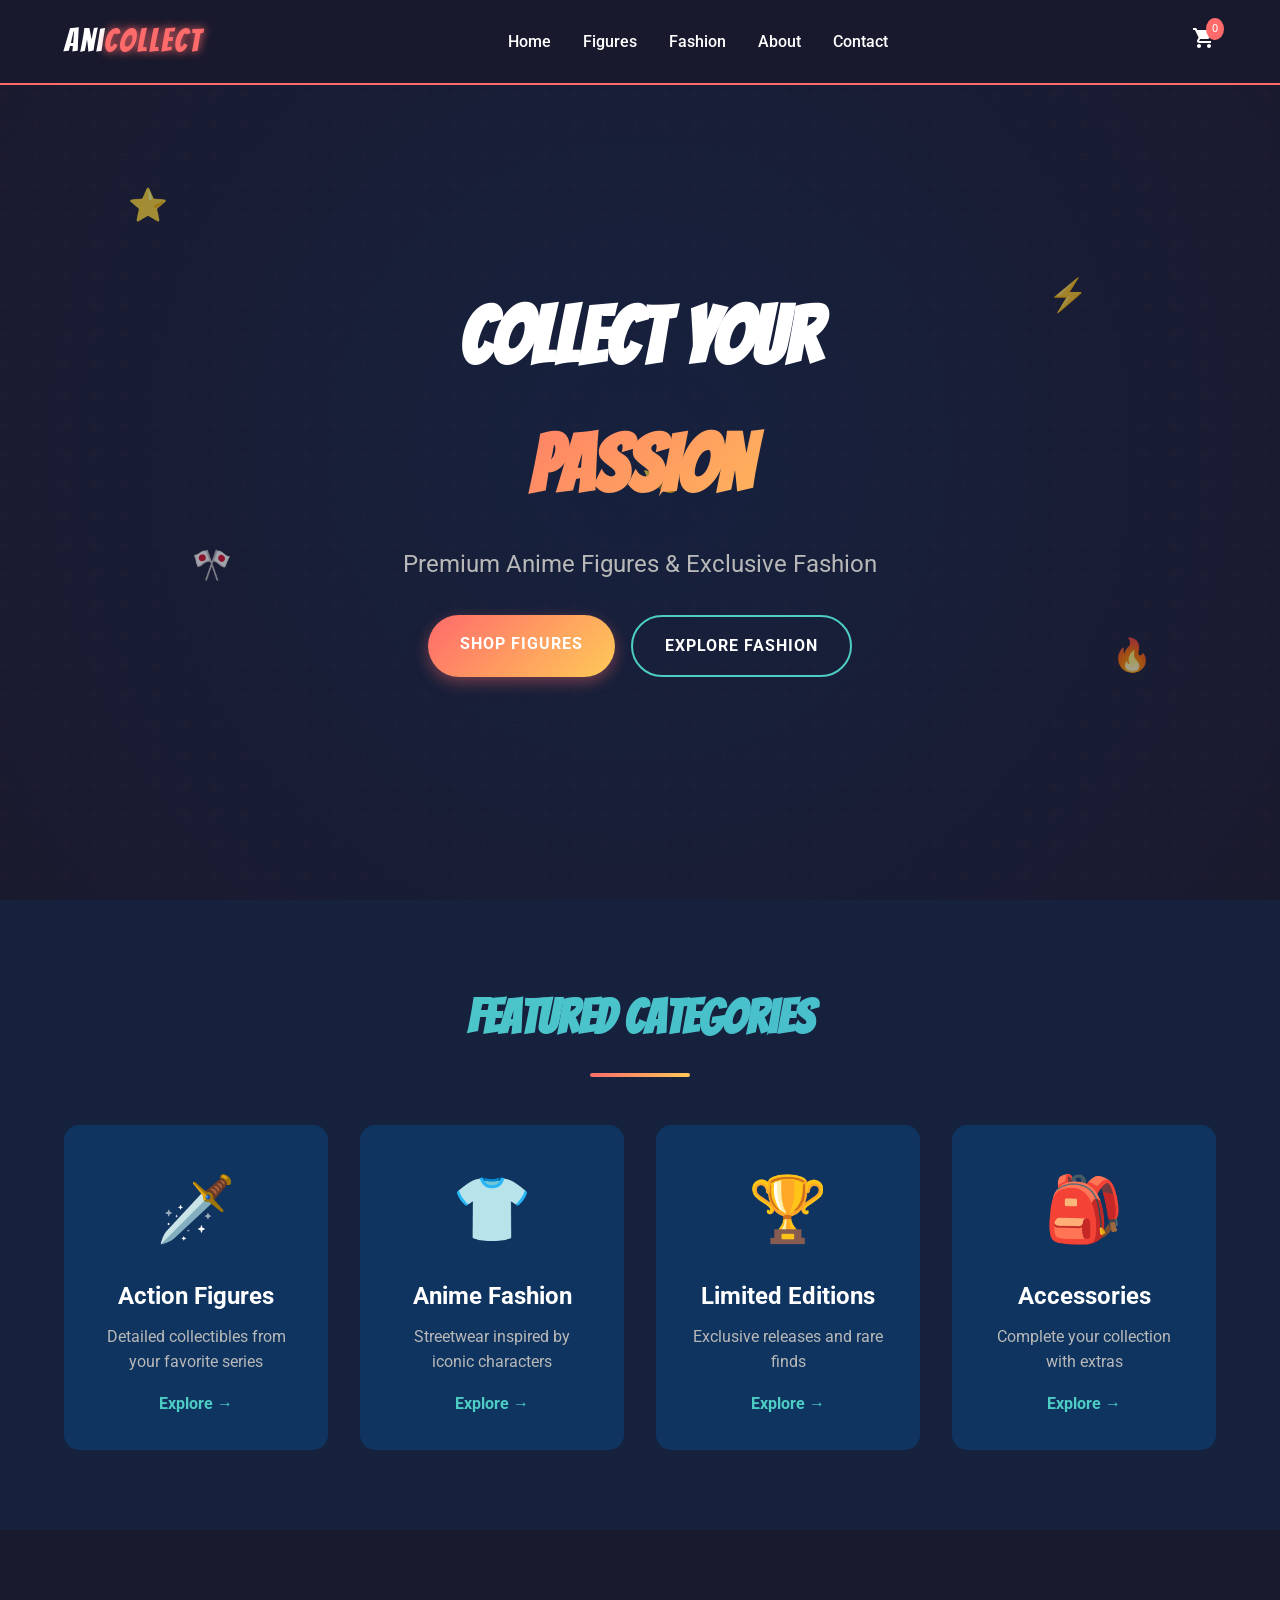
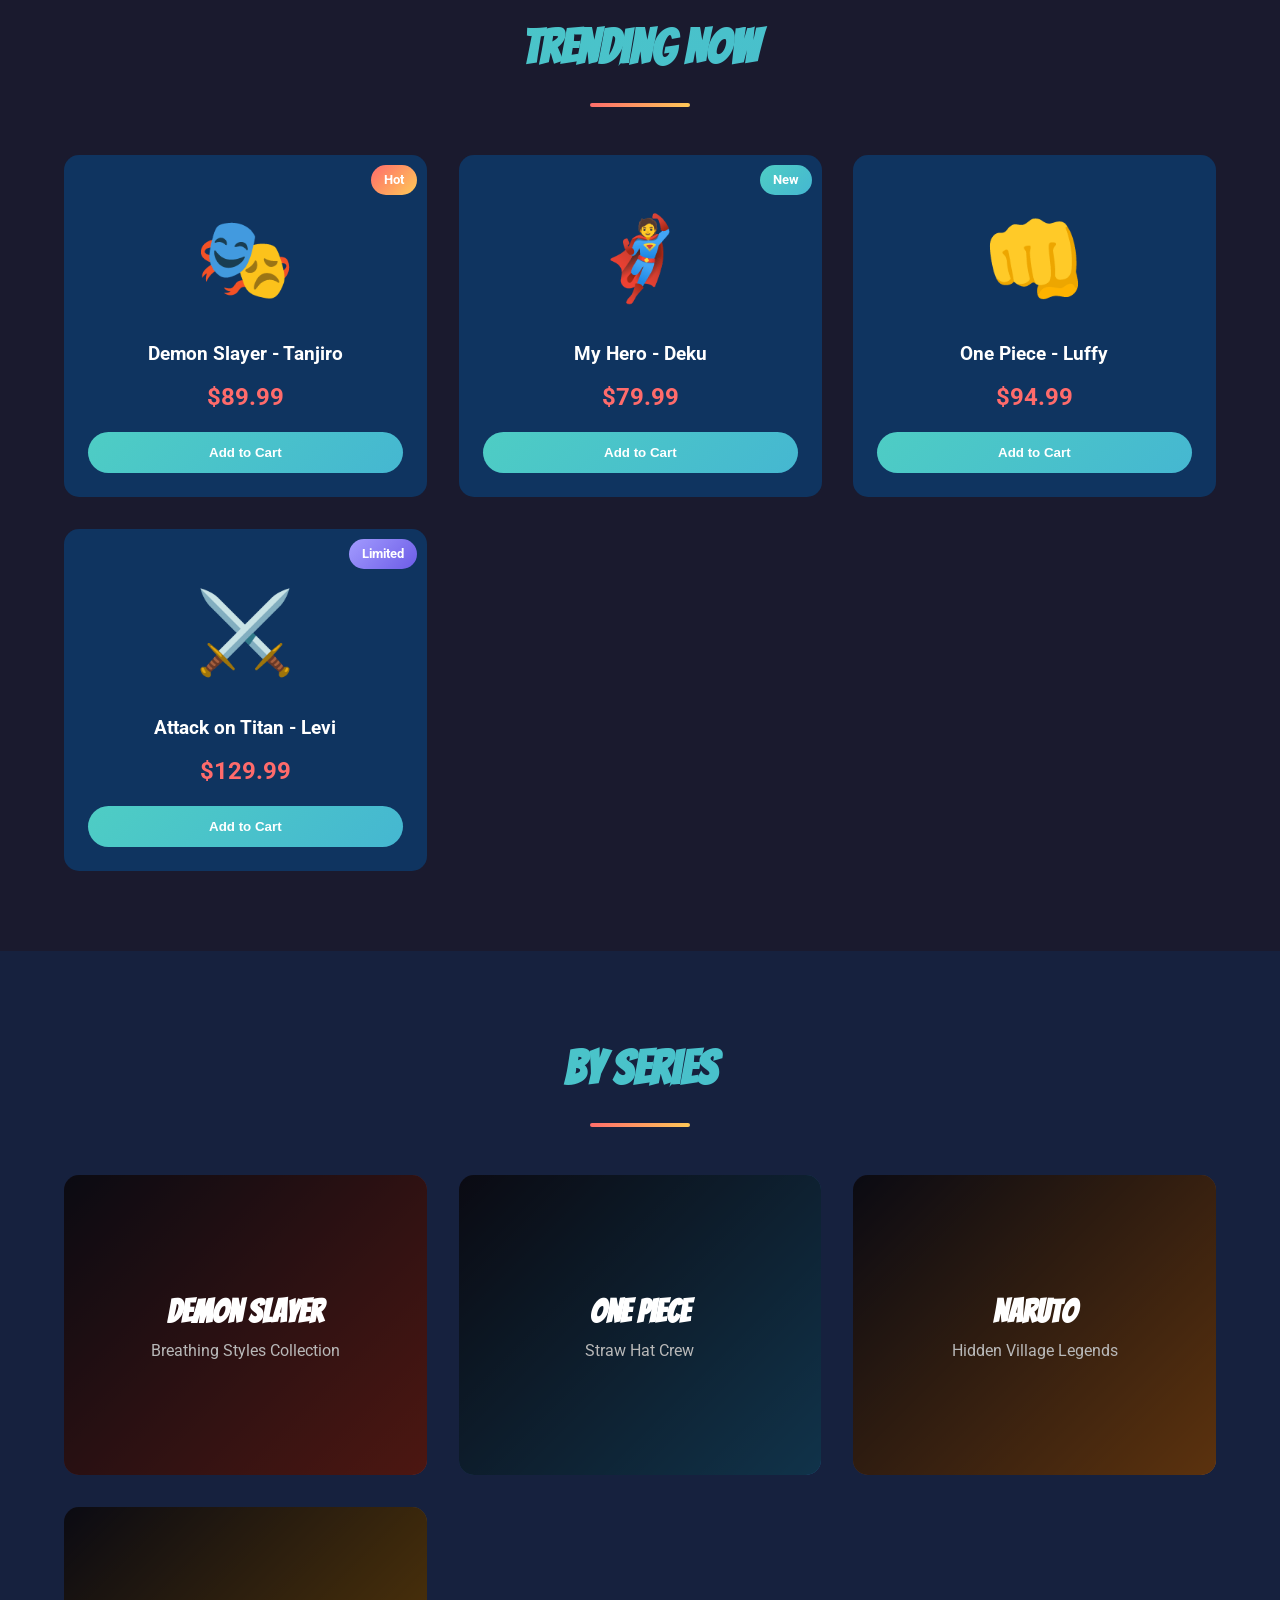
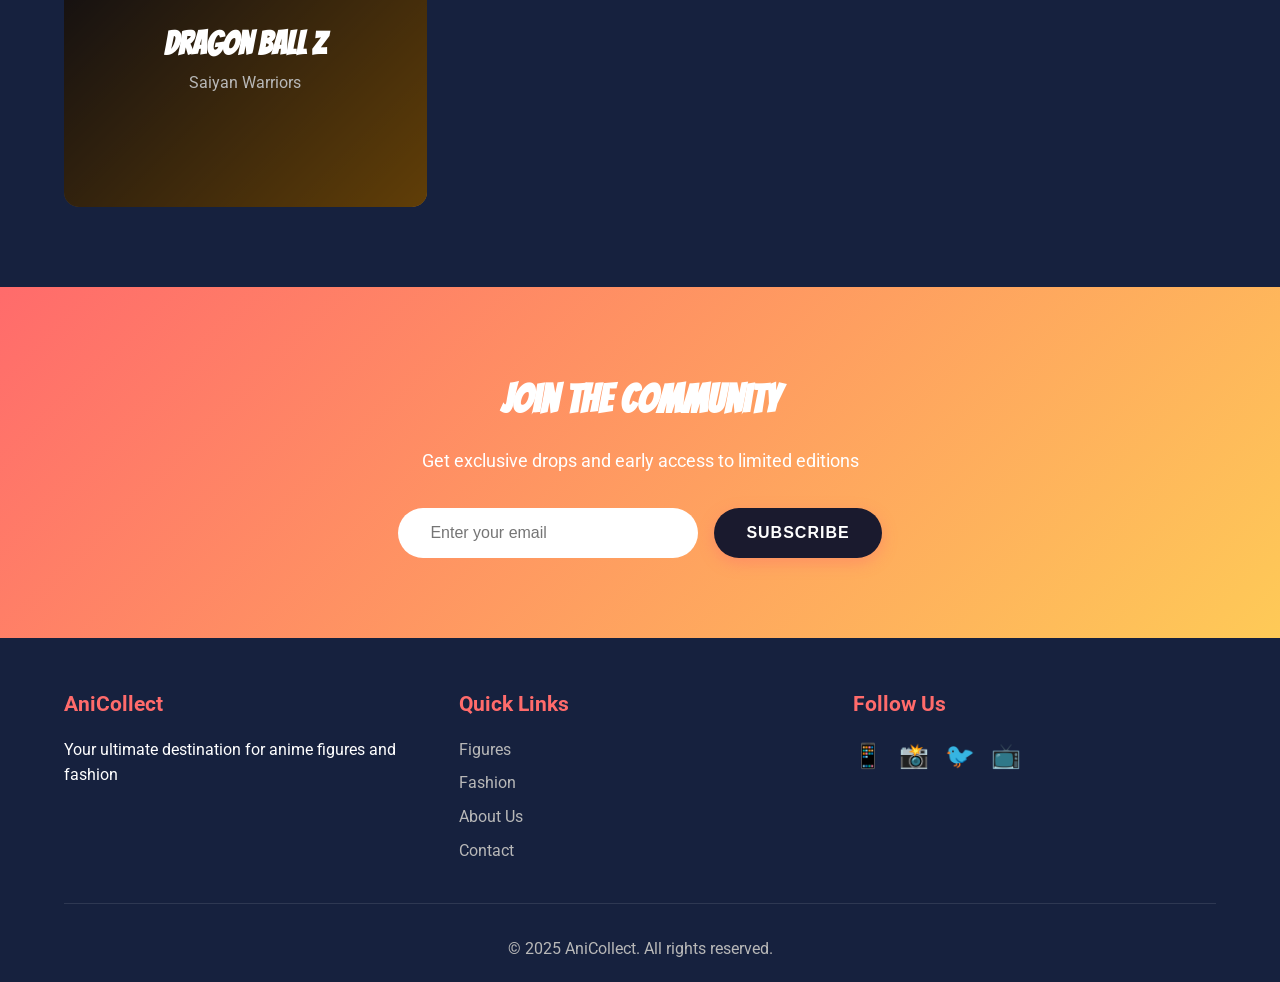
==== anime-store/index.html @ 711f1683 "Title: Initial frontend implementation for anime collectibles e-commerce site Key features implement" ====
<!DOCTYPE html>
<html lang="en">
<head>
    <meta charset="UTF-8">
    <meta name="viewport" content="width=device-width, initial-scale=1.0">
    <title>AniCollect - Anime Figures & Fashion</title>
    <link rel="stylesheet" href="css/style.css">
    <link href="https://fonts.googleapis.com/css2?family=Bangers&family=Roboto:wght@300;400;700&display=swap" rel="stylesheet">
</head>
<body>
    <!-- Navigation -->
    <nav class="navbar">
        <div class="logo">
            <span class="logo-text">Ani<span class="highlight">Collect</span></span>
        </div>
        <ul class="nav-links">
            <li><a href="index.html" class="active">Home</a></li>
            <li><a href="pages/figures.html">Figures</a></li>
            <li><a href="pages/fashion.html">Fashion</a></li>
            <li><a href="pages/about.html">About</a></li>
            <li><a href="pages/contact.html">Contact</a></li>
        </ul>
        <div class="cart-icon">
            <span class="cart-count">0</span>
            <svg width="24" height="24" viewBox="0 0 24 24" fill="currentColor">
                <path d="M7 18c-1.1 0-1.99.9-1.99 2S5.9 22 7 22s2-.9 2-2-.9-2-2-2zM1 2v2h2l3.6 7.59-1.35 2.45c-.16.28-.25.61-.25.96 0 1.1.9 2 2 2h12v-2H7.42c-.14 0-.25-.11-.25-.25l.03-.12.9-1.63h7.45c.75 0 1.41-.41 1.75-1.03l3.58-6.49c.08-.14.12-.31.12-.48 0-.55-.45-1-1-1H5.21l-.94-2H1zm16 16c-1.1 0-1.99.9-1.99 2s.89 2 1.99 2 2-.9 2-2-.9-2-2-2z"/>
            </svg>
        </div>
        <div class="menu-toggle">
            <span></span>
            <span></span>
            <span></span>
        </div>
    </nav>

    <!-- Hero Section -->
    <section class="hero">
        <div class="hero-content">
            <h1 class="hero-title">
                <span class="title-line">Collect Your</span>
                <span class="title-line highlight-text">Passion</span>
            </h1>
            <p class="hero-subtitle">Premium Anime Figures & Exclusive Fashion</p>
            <div class="hero-buttons">
                <a href="pages/figures.html" class="btn btn-primary">Shop Figures</a>
                <a href="pages/fashion.html" class="btn btn-secondary">Explore Fashion</a>
            </div>
        </div>
        <div class="hero-animation">
            <div class="floating-elements">
                <div class="float-item item-1">⭐</div>
                <div class="float-item item-2">🎌</div>
                <div class="float-item item-3">⚡</div>
                <div class="float-item item-4">🔥</div>
                <div class="float-item item-5">💫</div>
            </div>
        </div>
    </section>

    <!-- Featured Categories -->
    <section class="categories">
        <h2 class="section-title">Featured Categories</h2>
        <div class="category-grid">
            <div class="category-card" data-category="action">
                <div class="category-icon">🗡️</div>
                <h3>Action Figures</h3>
                <p>Detailed collectibles from your favorite series</p>
                <a href="pages/figures.html" class="category-link">Explore →</a>
            </div>
            <div class="category-card" data-category="fashion">
                <div class="category-icon">👕</div>
                <h3>Anime Fashion</h3>
                <p>Streetwear inspired by iconic characters</p>
                <a href="pages/fashion.html" class="category-link">Explore →</a>
            </div>
            <div class="category-card" data-category="limited">
                <div class="category-icon">🏆</div>
                <h3>Limited Editions</h3>
                <p>Exclusive releases and rare finds</p>
                <a href="pages/figures.html" class="category-link">Explore →</a>
            </div>
            <div class="category-card" data-category="accessories">
                <div class="category-icon">🎒</div>
                <h3>Accessories</h3>
                <p>Complete your collection with extras</p>
                <a href="pages/fashion.html" class="category-link">Explore →</a>
            </div>
        </div>
    </section>

    <!-- Popular Products -->
    <section class="products">
        <h2 class="section-title">Trending Now</h2>
        <div class="product-slider">
            <div class="product-card">
                <div class="product-badge">Hot</div>
                <div class="product-image">🎭</div>
                <h3>Demon Slayer - Tanjiro</h3>
                <p class="product-price">$89.99</p>
                <button class="btn-add-cart">Add to Cart</button>
            </div>
            <div class="product-card">
                <div class="product-badge new">New</div>
                <div class="product-image">🦸</div>
                <h3>My Hero - Deku</h3>
                <p class="product-price">$79.99</p>
                <button class="btn-add-cart">Add to Cart</button>
            </div>
            <div class="product-card">
                <div class="product-image">👊</div>
                <h3>One Piece - Luffy</h3>
                <p class="product-price">$94.99</p>
                <button class="btn-add-cart">Add to Cart</button>
            </div>
            <div class="product-card">
                <div class="product-badge hot">Limited</div>
                <div class="product-image">⚔️</div>
                <h3>Attack on Titan - Levi</h3>
                <p class="product-price">$129.99</p>
                <button class="btn-add-cart">Add to Cart</button>
            </div>
        </div>
    </section>

    <!-- Anime Reference Section -->
    <section class="anime-showcase">
        <h2 class="section-title">By Series</h2>
        <div class="anime-grid">
            <div class="anime-card demon-slayer">
                <div class="anime-overlay"></div>
                <h3>Demon Slayer</h3>
                <p>Breathing Styles Collection</p>
            </div>
            <div class="anime-card one-piece">
                <div class="anime-overlay"></div>
                <h3>One Piece</h3>
                <p>Straw Hat Crew</p>
            </div>
            <div class="anime-card naruto">
                <div class="anime-overlay"></div>
                <h3>Naruto</h3>
                <p>Hidden Village Legends</p>
            </div>
            <div class="anime-card dbz">
                <div class="anime-overlay"></div>
                <h3>Dragon Ball Z</h3>
                <p>Saiyan Warriors</p>
            </div>
        </div>
    </section>

    <!-- Newsletter -->
    <section class="newsletter">
        <div class="newsletter-content">
            <h2>Join the Community</h2>
            <p>Get exclusive drops and early access to limited editions</p>
            <form class="newsletter-form">
                <input type="email" placeholder="Enter your email" required>
                <button type="submit" class="btn btn-primary">Subscribe</button>
            </form>
        </div>
    </section>

    <!-- Footer -->
    <footer class="footer">
        <div class="footer-content">
            <div class="footer-section">
                <h4>AniCollect</h4>
                <p>Your ultimate destination for anime figures and fashion</p>
            </div>
            <div class="footer-section">
                <h4>Quick Links</h4>
                <ul>
                    <li><a href="pages/figures.html">Figures</a></li>
                    <li><a href="pages/fashion.html">Fashion</a></li>
                    <li><a href="pages/about.html">About Us</a></li>
                    <li><a href="pages/contact.html">Contact</a></li>
                </ul>
            </div>
            <div class="footer-section">
                <h4>Follow Us</h4>
                <div class="social-links">
                    <span>📱</span>
                    <span>📸</span>
                    <span>🐦</span>
                    <span>📺</span>
                </div>
            </div>
        </div>
        <div class="footer-bottom">
            <p>&copy; 2025 AniCollect. All rights reserved.</p>
        </div>
    </footer>

    <script src="js/main.js"></script>
</body>
</html>
---- anime-store/css/style.css ----
/* CSS Variables for Theme Colors */
:root {
    --primary-color: #ff6b6b;
    --secondary-color: #4ecdc4;
    --accent-color: #ffe66d;
    --dark-bg: #1a1a2e;
    --darker-bg: #16213e;
    --light-text: #ffffff;
    --gray-text: #b8b8b8;
    --card-bg: #0f3460;
    --gradient-1: linear-gradient(135deg, #ff6b6b, #feca57);
    --gradient-2: linear-gradient(135deg, #4ecdc4, #45b7d1);
    --gradient-3: linear-gradient(135deg, #a29bfe, #6c5ce7);
}

* {
    margin: 0;
    padding: 0;
    box-sizing: border-box;
}

body {
    font-family: 'Roboto', sans-serif;
    background-color: var(--dark-bg);
    color: var(--light-text);
    overflow-x: hidden;
    line-height: 1.6;
}

/* Scrollbar Styling */
::-webkit-scrollbar {
    width: 10px;
}

::-webkit-scrollbar-track {
    background: var(--dark-bg);
}

::-webkit-scrollbar-thumb {
    background: var(--primary-color);
    border-radius: 5px;
}

::-webkit-scrollbar-thumb:hover {
    background: var(--secondary-color);
}

/* Navigation */
.navbar {
    display: flex;
    justify-content: space-between;
    align-items: center;
    padding: 1rem 5%;
    background: rgba(26, 26, 46, 0.95);
    backdrop-filter: blur(10px);
    position: fixed;
    width: 100%;
    top: 0;
    z-index: 1000;
    border-bottom: 2px solid var(--primary-color);
    animation: slideDown 0.5s ease-out;
}

@keyframes slideDown {
    from {
        transform: translateY(-100%);
        opacity: 0;
    }
    to {
        transform: translateY(0);
        opacity: 1;
    }
}

.logo-text {
    font-family: 'Bangers', cursive;
    font-size: 2rem;
    letter-spacing: 2px;
}

.highlight {
    color: var(--primary-color);
    text-shadow: 0 0 10px var(--primary-color);
}

.nav-links {
    display: flex;
    list-style: none;
    gap: 2rem;
}

.nav-links a {
    color: var(--light-text);
    text-decoration: none;
    font-weight: 500;
    position: relative;
    transition: color 0.3s ease;
    padding: 0.5rem 0;
}

.nav-links a::after {
    content: '';
    position: absolute;
    bottom: 0;
    left: 0;
    width: 0;
    height: 2px;
    background: var(--gradient-1);
    transition: width 0.3s ease;
}

.nav-links a:hover::after,
.nav-links a.active::after {
    width: 100%;
}

.nav-links a:hover {
    color: var(--primary-color);
}

.cart-icon {
    position: relative;
    cursor: pointer;
    color: var(--light-text);
    transition: transform 0.3s ease;
}

.cart-icon:hover {
    transform: scale(1.1);
}

.cart-count {
    position: absolute;
    top: -8px;
    right: -8px;
    background: var(--primary-color);
    color: white;
    font-size: 0.7rem;
    padding: 2px 6px;
    border-radius: 50%;
    animation: pulse 2s infinite;
}

@keyframes pulse {
    0%, 100% {
        transform: scale(1);
    }
    50% {
        transform: scale(1.2);
    }
}

.menu-toggle {
    display: none;
    flex-direction: column;
    cursor: pointer;
    gap: 5px;
}

.menu-toggle span {
    width: 25px;
    height: 3px;
    background: var(--light-text);
    border-radius: 2px;
    transition: all 0.3s ease;
}

/* Hero Section */
.hero {
    min-height: 100vh;
    display: flex;
    align-items: center;
    justify-content: center;
    padding: 100px 5% 50px;
    background: radial-gradient(circle at center, var(--darker-bg) 0%, var(--dark-bg) 100%);
    position: relative;
    overflow: hidden;
}

.hero::before {
    content: '';
    position: absolute;
    top: 0;
    left: 0;
    right: 0;
    bottom: 0;
    background: url("data:image/svg+xml,%3Csvg width='60' height='60' viewBox='0 0 60 60' xmlns='http://www.w3.org/2000/svg'%3E%3Cg fill='none' fill-rule='evenodd'%3E%3Cg fill='%23ff6b6b' fill-opacity='0.05'%3E%3Cpath d='M36 34v-4h-2v4h-4v2h4v4h2v-4h4v-2h-4zm0-30V0h-2v4h-4v2h4v4h2V6h4V4h-4zM6 34v-4H4v4H0v2h4v4h2v-4h4v-2H6zM6 4V0H4v4H0v2h4v4h2V6h4V4H6z'/%3E%3C/g%3E%3C/g%3E%3C/svg%3E");
    opacity: 0.3;
}

.hero-content {
    text-align: center;
    z-index: 1;
    animation: fadeInUp 1s ease-out;
}

@keyframes fadeInUp {
    from {
        opacity: 0;
        transform: translateY(30px);
    }
    to {
        opacity: 1;
        transform: translateY(0);
    }
}

.hero-title {
    font-family: 'Bangers', cursive;
    font-size: 5rem;
    margin-bottom: 1rem;
    text-transform: uppercase;
}

.title-line {
    display: block;
    animation: slideInLeft 0.8s ease-out;
}

.title-line:nth-child(2) {
    animation-delay: 0.2s;
}

@keyframes slideInLeft {
    from {
        opacity: 0;
        transform: translateX(-50px);
    }
    to {
        opacity: 1;
        transform: translateX(0);
    }
}

.highlight-text {
    background: var(--gradient-1);
    -webkit-background-clip: text;
    -webkit-text-fill-color: transparent;
    background-clip: text;
    animation: glow 2s ease-in-out infinite alternate;
}

@keyframes glow {
    from {
        filter: drop-shadow(0 0 5px var(--primary-color));
    }
    to {
        filter: drop-shadow(0 0 20px var(--primary-color));
    }
}

.hero-subtitle {
    font-size: 1.5rem;
    color: var(--gray-text);
    margin-bottom: 2rem;
    animation: fadeIn 1.2s ease-out;
}

@keyframes fadeIn {
    from {
        opacity: 0;
    }
    to {
        opacity: 1;
    }
}

.hero-buttons {
    display: flex;
    gap: 1rem;
    justify-content: center;
    flex-wrap: wrap;
    animation: fadeIn 1.4s ease-out;
}

.btn {
    padding: 1rem 2rem;
    border: none;
    border-radius: 50px;
    font-size: 1rem;
    font-weight: bold;
    text-decoration: none;
    cursor: pointer;
    transition: all 0.3s ease;
    text-transform: uppercase;
    letter-spacing: 1px;
}

.btn-primary {
    background: var(--gradient-1);
    color: white;
    box-shadow: 0 5px 15px rgba(255, 107, 107, 0.4);
}

.btn-primary:hover {
    transform: translateY(-3px);
    box-shadow: 0 8px 25px rgba(255, 107, 107, 0.6);
}

.btn-secondary {
    background: transparent;
    color: var(--light-text);
    border: 2px solid var(--secondary-color);
}

.btn-secondary:hover {
    background: var(--secondary-color);
    color: var(--dark-bg);
    transform: translateY(-3px);
}

/* Floating Animation Elements */
.floating-elements {
    position: absolute;
    width: 100%;
    height: 100%;
    top: 0;
    left: 0;
    pointer-events: none;
}

.float-item {
    position: absolute;
    font-size: 2rem;
    animation: float 6s ease-in-out infinite;
    opacity: 0.6;
}

.item-1 { top: 20%; left: 10%; animation-delay: 0s; }
.item-2 { top: 60%; left: 15%; animation-delay: 1s; }
.item-3 { top: 30%; right: 15%; animation-delay: 2s; }
.item-4 { top: 70%; right: 10%; animation-delay: 3s; }
.item-5 { top: 50%; left: 50%; animation-delay: 4s; }

@keyframes float {
    0%, 100% {
        transform: translateY(0) rotate(0deg);
        opacity: 0.6;
    }
    50% {
        transform: translateY(-20px) rotate(180deg);
        opacity: 1;
    }
}

/* Section Titles */
.section-title {
    font-family: 'Bangers', cursive;
    font-size: 3rem;
    text-align: center;
    margin-bottom: 3rem;
    background: var(--gradient-2);
    -webkit-background-clip: text;
    -webkit-text-fill-color: transparent;
    background-clip: text;
    position: relative;
}

.section-title::after {
    content: '';
    display: block;
    width: 100px;
    height: 4px;
    background: var(--gradient-1);
    margin: 1rem auto;
    border-radius: 2px;
}

/* Categories Section */
.categories {
    padding: 80px 5%;
    background: var(--darker-bg);
}

.category-grid {
    display: grid;
    grid-template-columns: repeat(auto-fit, minmax(250px, 1fr));
    gap: 2rem;
    max-width: 1400px;
    margin: 0 auto;
}

.category-card {
    background: var(--card-bg);
    padding: 2rem;
    border-radius: 15px;
    text-align: center;
    transition: all 0.3s ease;
    cursor: pointer;
    border: 2px solid transparent;
    position: relative;
    overflow: hidden;
}

.category-card::before {
    content: '';
    position: absolute;
    top: 0;
    left: -100%;
    width: 100%;
    height: 100%;
    background: linear-gradient(90deg, transparent, rgba(255,255,255,0.1), transparent);
    transition: left 0.5s ease;
}

.category-card:hover::before {
    left: 100%;
}

.category-card:hover {
    transform: translateY(-10px);
    border-color: var(--primary-color);
    box-shadow: 0 10px 30px rgba(255, 107, 107, 0.3);
}

.category-icon {
    font-size: 4rem;
    margin-bottom: 1rem;
    animation: bounce 2s infinite;
}

@keyframes bounce {
    0%, 100% {
        transform: translateY(0);
    }
    50% {
        transform: translateY(-10px);
    }
}

.category-card h3 {
    font-size: 1.5rem;
    margin-bottom: 0.5rem;
    color: var(--light-text);
}

.category-card p {
    color: var(--gray-text);
    margin-bottom: 1rem;
}

.category-link {
    color: var(--secondary-color);
    text-decoration: none;
    font-weight: bold;
    transition: transform 0.3s ease;
    display: inline-block;
}

.category-link:hover {
    transform: translateX(5px);
}

/* Products Section */
.products {
    padding: 80px 5%;
    background: var(--dark-bg);
}

.product-slider {
    display: grid;
    grid-template-columns: repeat(auto-fit, minmax(280px, 1fr));
    gap: 2rem;
    max-width: 1400px;
    margin: 0 auto;
}

.product-card {
    background: var(--card-bg);
    border-radius: 15px;
    padding: 1.5rem;
    text-align: center;
    transition: all 0.3s ease;
    position: relative;
    overflow: hidden;
}

.product-card:hover {
    transform: scale(1.05);
    box-shadow: 0 15px 40px rgba(78, 205, 196, 0.3);
}

.product-badge {
    position: absolute;
    top: 10px;
    right: 10px;
    background: var(--gradient-1);
    color: white;
    padding: 0.3rem 0.8rem;
    border-radius: 20px;
    font-size: 0.8rem;
    font-weight: bold;
}

.product-badge.new {
    background: var(--gradient-2);
}

.product-badge.hot {
    background: var(--gradient-3);
}

.product-image {
    font-size: 5rem;
    margin: 1rem 0;
    animation: shake 3s infinite;
}

@keyframes shake {
    0%, 100% {
        transform: rotate(0deg);
    }
    25% {
        transform: rotate(-5deg);
    }
    75% {
        transform: rotate(5deg);
    }
}

.product-card h3 {
    font-size: 1.2rem;
    margin-bottom: 0.5rem;
}

.product-price {
    font-size: 1.5rem;
    color: var(--primary-color);
    font-weight: bold;
    margin-bottom: 1rem;
}

.btn-add-cart {
    background: var(--gradient-2);
    color: white;
    border: none;
    padding: 0.8rem 1.5rem;
    border-radius: 25px;
    cursor: pointer;
    font-weight: bold;
    transition: all 0.3s ease;
    width: 100%;
}

.btn-add-cart:hover {
    transform: translateY(-2px);
    box-shadow: 0 5px 15px rgba(78, 205, 196, 0.4);
}

/* Anime Showcase Section */
.anime-showcase {
    padding: 80px 5%;
    background: var(--darker-bg);
}

.anime-grid {
    display: grid;
    grid-template-columns: repeat(auto-fit, minmax(280px, 1fr));
    gap: 2rem;
    max-width: 1400px;
    margin: 0 auto;
}

.anime-card {
    height: 300px;
    border-radius: 15px;
    position: relative;
    overflow: hidden;
    cursor: pointer;
    display: flex;
    flex-direction: column;
    justify-content: center;
    align-items: center;
    transition: all 0.4s ease;
}

.anime-card::before {
    content: '';
    position: absolute;
    top: 0;
    left: 0;
    width: 100%;
    height: 100%;
    background-size: cover;
    background-position: center;
    transition: transform 0.4s ease;
}

.demon-slayer::before {
    background: linear-gradient(135deg, #1a1a2e, #c0392b);
}

.one-piece::before {
    background: linear-gradient(135deg, #1a1a2e, #2980b9);
}

.naruto::before {
    background: linear-gradient(135deg, #1a1a2e, #e67e22);
}

.dbz::before {
    background: linear-gradient(135deg, #1a1a2e, #f39c12);
}

.anime-overlay {
    position: absolute;
    top: 0;
    left: 0;
    width: 100%;
    height: 100%;
    background: rgba(0, 0, 0, 0.6);
    transition: opacity 0.4s ease;
}

.anime-card h3 {
    font-family: 'Bangers', cursive;
    font-size: 2rem;
    z-index: 1;
    transition: transform 0.4s ease;
}

.anime-card p {
    color: var(--gray-text);
    z-index: 1;
    transition: transform 0.4s ease;
}

.anime-card:hover::before {
    transform: scale(1.1);
}

.anime-card:hover .anime-overlay {
    opacity: 0.3;
}

.anime-card:hover h3,
.anime-card:hover p {
    transform: translateY(-10px);
}

.anime-card:hover {
    box-shadow: 0 20px 50px rgba(0, 0, 0, 0.5);
}

/* Newsletter Section */
.newsletter {
    padding: 80px 5%;
    background: var(--gradient-1);
    text-align: center;
}

.newsletter-content h2 {
    font-family: 'Bangers', cursive;
    font-size: 2.5rem;
    margin-bottom: 1rem;
}

.newsletter-content p {
    margin-bottom: 2rem;
    font-size: 1.1rem;
}

.newsletter-form {
    display: flex;
    justify-content: center;
    gap: 1rem;
    flex-wrap: wrap;
}

.newsletter-form input {
    padding: 1rem 2rem;
    border: none;
    border-radius: 50px;
    font-size: 1rem;
    min-width: 300px;
    outline: none;
}

.newsletter-form button {
    background: var(--dark-bg);
    color: white;
    border: none;
    padding: 1rem 2rem;
    border-radius: 50px;
    font-weight: bold;
    cursor: pointer;
    transition: all 0.3s ease;
}

.newsletter-form button:hover {
    transform: scale(1.05);
    box-shadow: 0 5px 15px rgba(0, 0, 0, 0.3);
}

/* Footer */
.footer {
    background: var(--darker-bg);
    padding: 50px 5% 20px;
}

.footer-content {
    display: grid;
    grid-template-columns: repeat(auto-fit, minmax(250px, 1fr));
    gap: 2rem;
    max-width: 1400px;
    margin: 0 auto 2rem;
}

.footer-section h4 {
    font-size: 1.3rem;
    margin-bottom: 1rem;
    color: var(--primary-color);
}

.footer-section ul {
    list-style: none;
}

.footer-section ul li {
    margin-bottom: 0.5rem;
}

.footer-section a {
    color: var(--gray-text);
    text-decoration: none;
    transition: color 0.3s ease;
}

.footer-section a:hover {
    color: var(--secondary-color);
}

.social-links {
    display: flex;
    gap: 1rem;
    font-size: 1.5rem;
}

.social-links span {
    cursor: pointer;
    transition: transform 0.3s ease;
}

.social-links span:hover {
    transform: scale(1.2);
}

.footer-bottom {
    text-align: center;
    padding-top: 2rem;
    border-top: 1px solid rgba(255, 255, 255, 0.1);
    color: var(--gray-text);
}

/* Responsive Design */
@media (max-width: 768px) {
    .nav-links {
        display: none;
    }

    .menu-toggle {
        display: flex;
    }

    .hero-title {
        font-size: 3rem;
    }

    .section-title {
        font-size: 2rem;
    }

    .category-grid,
    .product-slider,
    .anime-grid {
        grid-template-columns: 1fr;
    }

    .newsletter-form {
        flex-direction: column;
        align-items: center;
    }

    .newsletter-form input {
        min-width: auto;
        width: 100%;
        max-width: 300px;
    }
}

/* Loading Animation */
.loading {
    position: fixed;
    top: 0;
    left: 0;
    width: 100%;
    height: 100%;
    background: var(--dark-bg);
    display: flex;
    justify-content: center;
    align-items: center;
    z-index: 9999;
}

.loading-spinner {
    width: 50px;
    height: 50px;
    border: 5px solid var(--card-bg);
    border-top: 5px solid var(--primary-color);
    border-radius: 50%;
    animation: spin 1s linear infinite;
}

@keyframes spin {
    0% { transform: rotate(0deg); }
    100% { transform: rotate(360deg); }
}
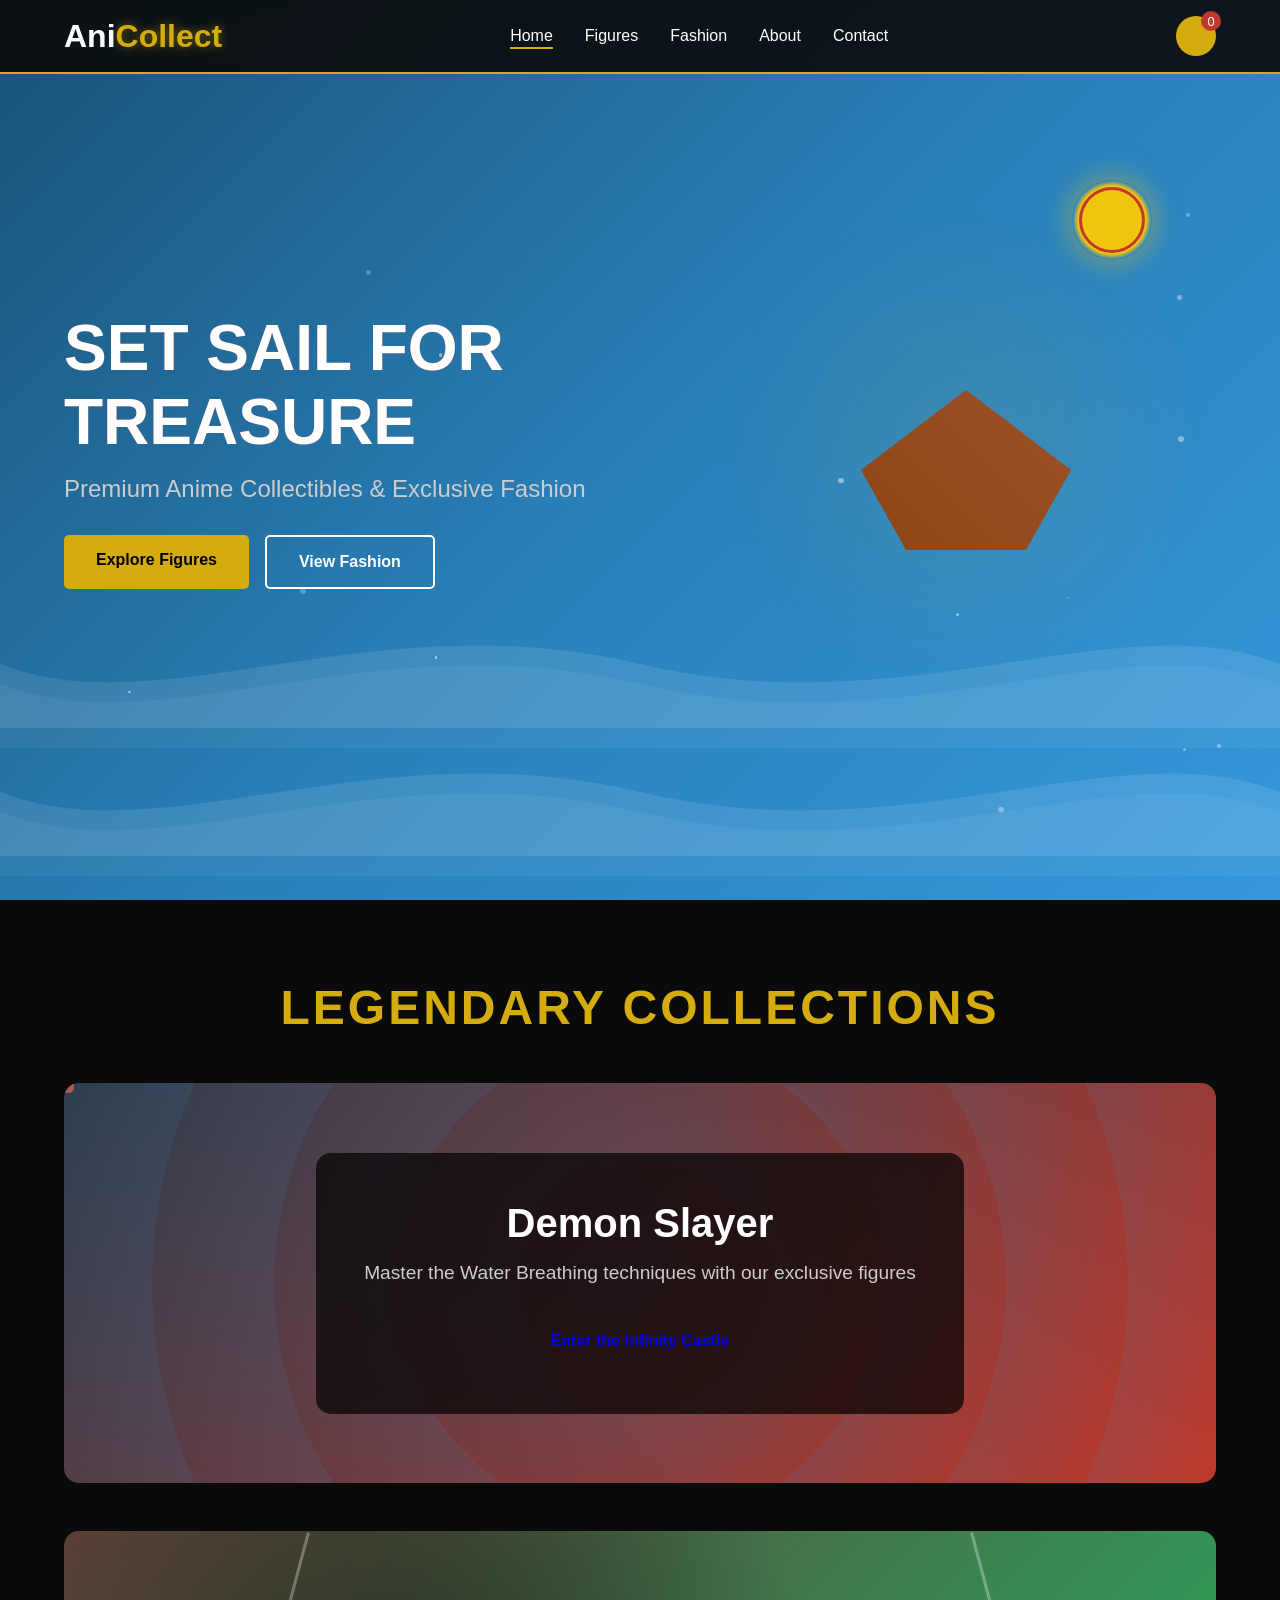
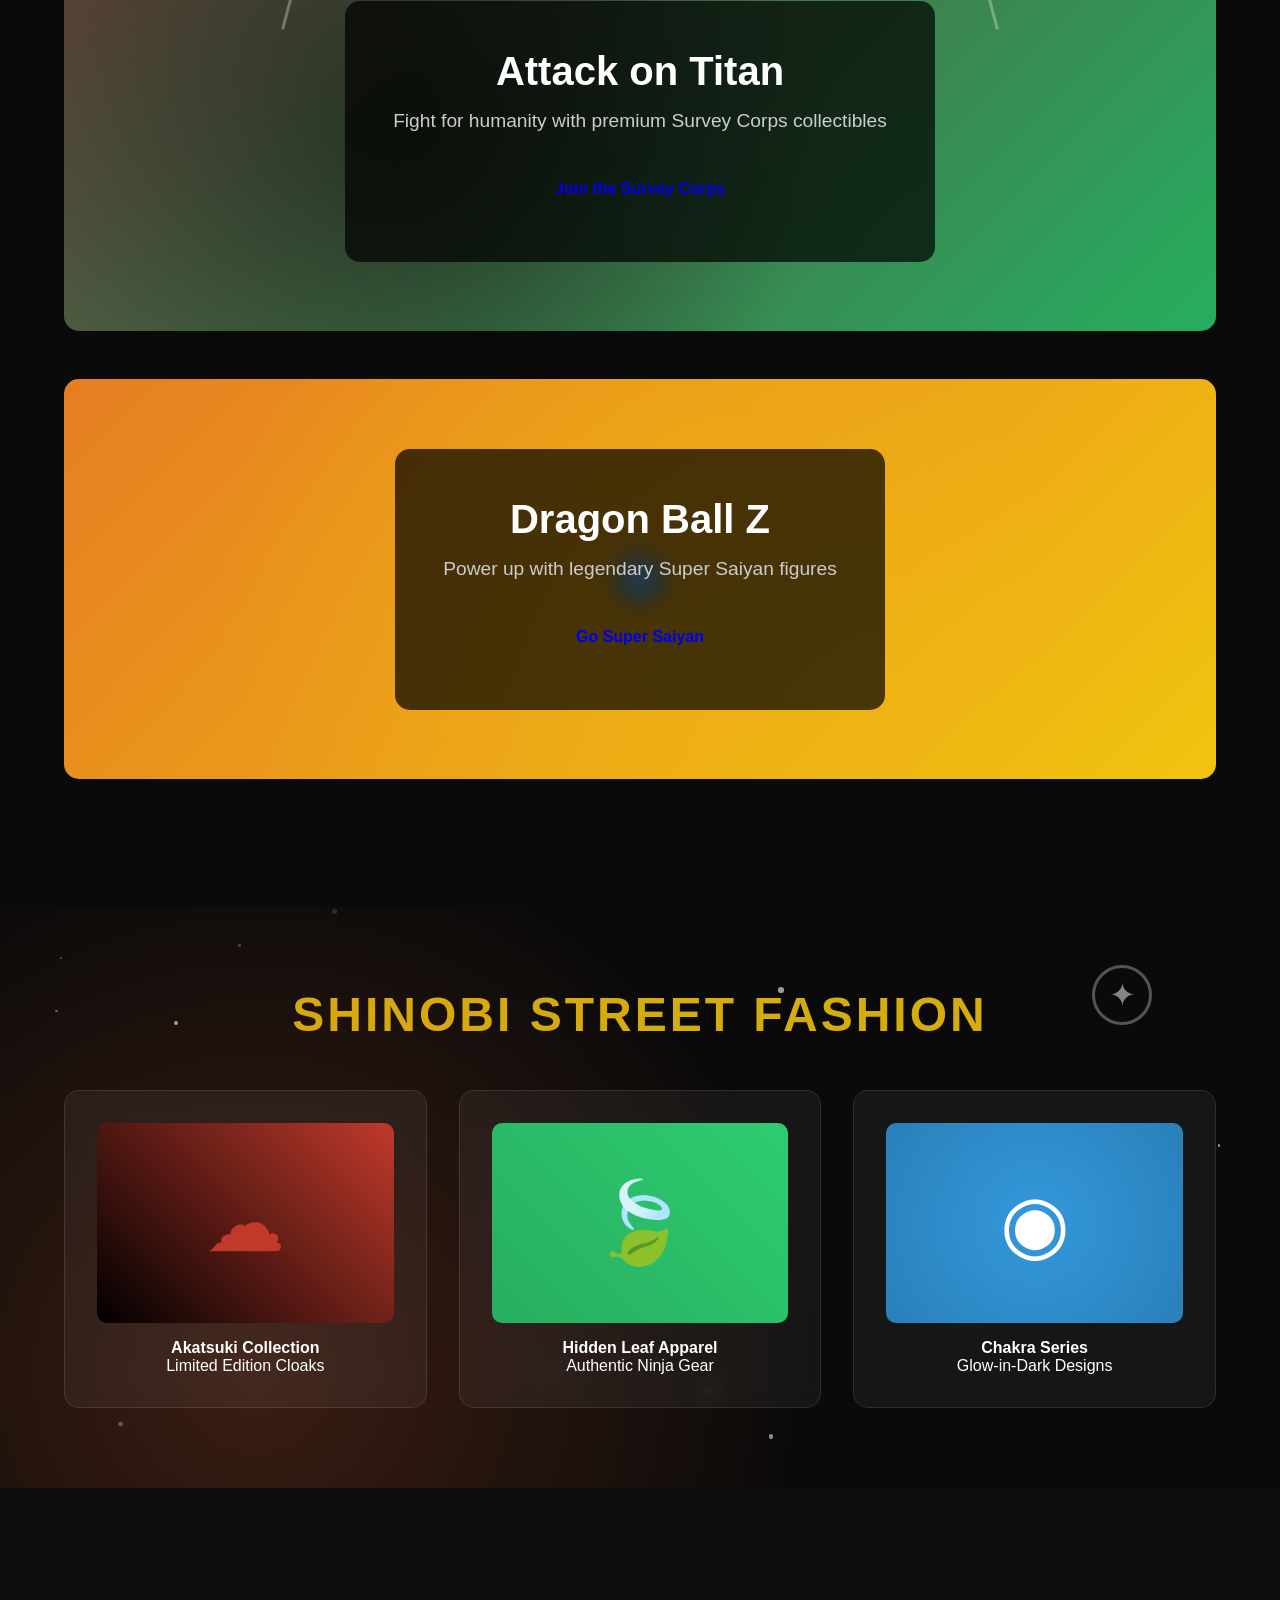
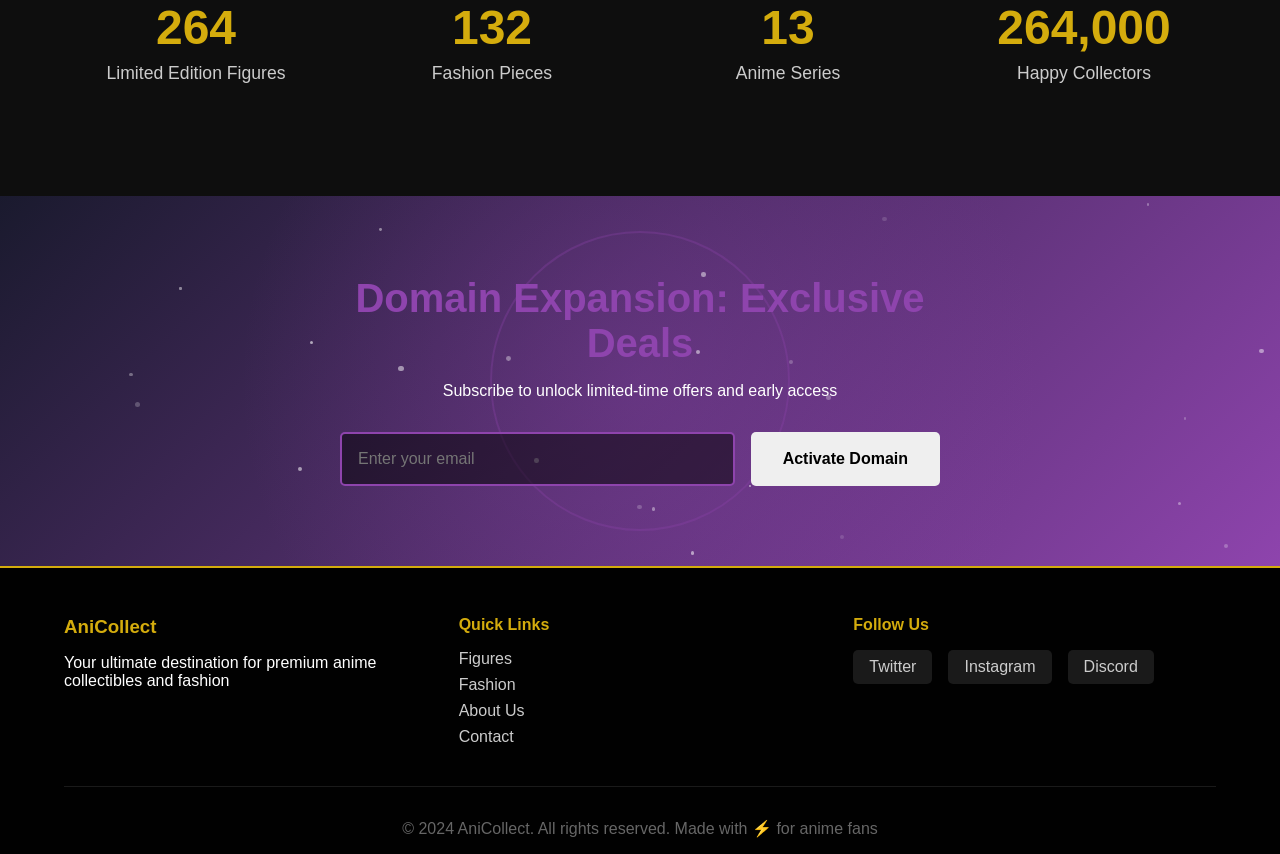
==== commit 05ce4f6d: "update branch" ====
--- a/anime-store/index.html
+++ b/anime-store/index.html
@@ -3,11 +3,17 @@
 <head>
     <meta charset="UTF-8">
     <meta name="viewport" content="width=device-width, initial-scale=1.0">
-    <title>AniCollect - Anime Figures & Fashion</title>
+    <title>AniCollect - Premium Anime Collectibles & Fashion</title>
     <link rel="stylesheet" href="css/style.css">
-    <link href="https://fonts.googleapis.com/css2?family=Bangers&family=Roboto:wght@300;400;700&display=swap" rel="stylesheet">
 </head>
 <body>
+    <!-- One Piece Theme Background Animation -->
+    <div class="anime-bg one-piece-bg">
+        <div class="ship-sailing"></div>
+        <div class="ocean-waves"></div>
+        <div class="straw-hat-floating"></div>
+    </div>
+
     <!-- Navigation -->
     <nav class="navbar">
         <div class="logo">
@@ -22,151 +28,136 @@
         </ul>
         <div class="cart-icon">
             <span class="cart-count">0</span>
-            <svg width="24" height="24" viewBox="0 0 24 24" fill="currentColor">
-                <path d="M7 18c-1.1 0-1.99.9-1.99 2S5.9 22 7 22s2-.9 2-2-.9-2-2-2zM1 2v2h2l3.6 7.59-1.35 2.45c-.16.28-.25.61-.25.96 0 1.1.9 2 2 2h12v-2H7.42c-.14 0-.25-.11-.25-.25l.03-.12.9-1.63h7.45c.75 0 1.41-.41 1.75-1.03l3.58-6.49c.08-.14.12-.31.12-.48 0-.55-.45-1-1-1H5.21l-.94-2H1zm16 16c-1.1 0-1.99.9-1.99 2s.89 2 1.99 2 2-.9 2-2-.9-2-2-2z"/>
-            </svg>
-        </div>
-        <div class="menu-toggle">
-            <span></span>
-            <span></span>
-            <span></span>
         </div>
     </nav>
 
-    <!-- Hero Section -->
+    <!-- Hero Section with One Piece Theme -->
     <section class="hero">
         <div class="hero-content">
-            <h1 class="hero-title">
-                <span class="title-line">Collect Your</span>
-                <span class="title-line highlight-text">Passion</span>
-            </h1>
-            <p class="hero-subtitle">Premium Anime Figures & Exclusive Fashion</p>
+            <h1 class="hero-title glitch-effect" data-text="SET SAIL FOR TREASURE">SET SAIL FOR TREASURE</h1>
+            <p class="hero-subtitle">Premium Anime Collectibles & Exclusive Fashion</p>
             <div class="hero-buttons">
-                <a href="pages/figures.html" class="btn btn-primary">Shop Figures</a>
-                <a href="pages/fashion.html" class="btn btn-secondary">Explore Fashion</a>
+                <a href="pages/figures.html" class="btn btn-primary">Explore Figures</a>
+                <a href="pages/fashion.html" class="btn btn-secondary">View Fashion</a>
             </div>
         </div>
-        <div class="hero-animation">
-            <div class="floating-elements">
-                <div class="float-item item-1">⭐</div>
-                <div class="float-item item-2">🎌</div>
-                <div class="float-item item-3">⚡</div>
-                <div class="float-item item-4">🔥</div>
-                <div class="float-item item-5">💫</div>
+        <div class="hero-visual">
+            <div class="going-merry silhouette"></div>
+        </div>
+    </section>
+
+    <!-- Featured Collections with Dynamic Themes -->
+    <section class="collections">
+        <h2 class="section-title">Legendary Collections</h2>
+        
+        <!-- Demon Slayer Section -->
+        <div class="collection-card demon-slayer-theme">
+            <div class="collection-bg">
+                <div class="water-breathing-effect"></div>
+                <div class="floating-petals"></div>
+            </div>
+            <div class="collection-content">
+                <h3>Demon Slayer</h3>
+                <p>Master the Water Breathing techniques with our exclusive figures</p>
+                <a href="pages/figures.html#demon-slayer" class="btn">Enter the Infinity Castle</a>
+            </div>
+        </div>
+
+        <!-- Attack on Titan Section -->
+        <div class="collection-card aot-theme">
+            <div class="collection-bg">
+                <div class="titans-shadow"></div>
+                <div class="omni-directional-mobility"></div>
+            </div>
+            <div class="collection-content">
+                <h3>Attack on Titan</h3>
+                <p>Fight for humanity with premium Survey Corps collectibles</p>
+                <a href="pages/figures.html#aot" class="btn">Join the Survey Corps</a>
+            </div>
+        </div>
+
+        <!-- Dragon Ball Z Section -->
+        <div class="collection-card dbz-theme">
+            <div class="collection-bg">
+                <div class="aura-flame"></div>
+                <div class="energy-blast"></div>
+            </div>
+            <div class="collection-content">
+                <h3>Dragon Ball Z</h3>
+                <p>Power up with legendary Super Saiyan figures</p>
+                <a href="pages/figures.html#dbz" class="btn">Go Super Saiyan</a>
             </div>
         </div>
     </section>
 
-    <!-- Featured Categories -->
-    <section class="categories">
-        <h2 class="section-title">Featured Categories</h2>
-        <div class="category-grid">
-            <div class="category-card" data-category="action">
-                <div class="category-icon">🗡️</div>
-                <h3>Action Figures</h3>
-                <p>Detailed collectibles from your favorite series</p>
-                <a href="pages/figures.html" class="category-link">Explore →</a>
+    <!-- Fashion Section with Naruto Theme -->
+    <section class="fashion-showcase">
+        <div class="naruto-theme-bg">
+            <div class="chakra-energy"></div>
+            <div class="shuriken-spin"></div>
+        </div>
+        <h2 class="section-title">Shinobi Street Fashion</h2>
+        <div class="fashion-grid">
+            <div class="fashion-item">
+                <div class="item-preview akatsuki-cloak"></div>
+                <h4>Akatsuki Collection</h4>
+                <p>Limited Edition Cloaks</p>
             </div>
-            <div class="category-card" data-category="fashion">
-                <div class="category-icon">👕</div>
-                <h3>Anime Fashion</h3>
-                <p>Streetwear inspired by iconic characters</p>
-                <a href="pages/fashion.html" class="category-link">Explore →</a>
+            <div class="fashion-item">
+                <div class="item-preview leaf-symbol"></div>
+                <h4>Hidden Leaf Apparel</h4>
+                <p>Authentic Ninja Gear</p>
             </div>
-            <div class="category-card" data-category="limited">
-                <div class="category-icon">🏆</div>
-                <h3>Limited Editions</h3>
-                <p>Exclusive releases and rare finds</p>
-                <a href="pages/figures.html" class="category-link">Explore →</a>
-            </div>
-            <div class="category-card" data-category="accessories">
-                <div class="category-icon">🎒</div>
-                <h3>Accessories</h3>
-                <p>Complete your collection with extras</p>
-                <a href="pages/fashion.html" class="category-link">Explore →</a>
+            <div class="fashion-item">
+                <div class="item-preview Rasengan-glow"></div>
+                <h4>Chakra Series</h4>
+                <p>Glow-in-Dark Designs</p>
             </div>
         </div>
     </section>
 
-    <!-- Popular Products -->
-    <section class="products">
-        <h2 class="section-title">Trending Now</h2>
-        <div class="product-slider">
-            <div class="product-card">
-                <div class="product-badge">Hot</div>
-                <div class="product-image">🎭</div>
-                <h3>Demon Slayer - Tanjiro</h3>
-                <p class="product-price">$89.99</p>
-                <button class="btn-add-cart">Add to Cart</button>
-            </div>
-            <div class="product-card">
-                <div class="product-badge new">New</div>
-                <div class="product-image">🦸</div>
-                <h3>My Hero - Deku</h3>
-                <p class="product-price">$79.99</p>
-                <button class="btn-add-cart">Add to Cart</button>
-            </div>
-            <div class="product-card">
-                <div class="product-image">👊</div>
-                <h3>One Piece - Luffy</h3>
-                <p class="product-price">$94.99</p>
-                <button class="btn-add-cart">Add to Cart</button>
-            </div>
-            <div class="product-card">
-                <div class="product-badge hot">Limited</div>
-                <div class="product-image">⚔️</div>
-                <h3>Attack on Titan - Levi</h3>
-                <p class="product-price">$129.99</p>
-                <button class="btn-add-cart">Add to Cart</button>
-            </div>
+    <!-- Exclusive Items Counter -->
+    <section class="stats-section">
+        <div class="stat-item">
+            <div class="stat-number" data-target="1000">0</div>
+            <p>Limited Edition Figures</p>
+        </div>
+        <div class="stat-item">
+            <div class="stat-number" data-target="500">0</div>
+            <p>Fashion Pieces</p>
+        </div>
+        <div class="stat-item">
+            <div class="stat-number" data-target="50">0</div>
+            <p>Anime Series</p>
+        </div>
+        <div class="stat-item">
+            <div class="stat-number" data-target="1000000">0</div>
+            <p>Happy Collectors</p>
         </div>
     </section>
 
-    <!-- Anime Reference Section -->
-    <section class="anime-showcase">
-        <h2 class="section-title">By Series</h2>
-        <div class="anime-grid">
-            <div class="anime-card demon-slayer">
-                <div class="anime-overlay"></div>
-                <h3>Demon Slayer</h3>
-                <p>Breathing Styles Collection</p>
-            </div>
-            <div class="anime-card one-piece">
-                <div class="anime-overlay"></div>
-                <h3>One Piece</h3>
-                <p>Straw Hat Crew</p>
-            </div>
-            <div class="anime-card naruto">
-                <div class="anime-overlay"></div>
-                <h3>Naruto</h3>
-                <p>Hidden Village Legends</p>
-            </div>
-            <div class="anime-card dbz">
-                <div class="anime-overlay"></div>
-                <h3>Dragon Ball Z</h3>
-                <p>Saiyan Warriors</p>
-            </div>
+    <!-- Newsletter with Jujutsu Kaisen Theme -->
+    <section class="newsletter">
+        <div class="jjk-theme-bg">
+            <div class="cursed-energy"></div>
+            <div class="domain-expansion"></div>
         </div>
-    </section>
-
-    <!-- Newsletter -->
-    <section class="newsletter">
         <div class="newsletter-content">
-            <h2>Join the Community</h2>
-            <p>Get exclusive drops and early access to limited editions</p>
+            <h2>Domain Expansion: Exclusive Deals</h2>
+            <p>Subscribe to unlock limited-time offers and early access</p>
             <form class="newsletter-form">
                 <input type="email" placeholder="Enter your email" required>
-                <button type="submit" class="btn btn-primary">Subscribe</button>
+                <button type="submit" class="btn">Activate Domain</button>
             </form>
         </div>
     </section>
 
     <!-- Footer -->
-    <footer class="footer">
+    <footer>
         <div class="footer-content">
             <div class="footer-section">
-                <h4>AniCollect</h4>
-                <p>Your ultimate destination for anime figures and fashion</p>
+                <h3>AniCollect</h3>
+                <p>Your ultimate destination for premium anime collectibles and fashion</p>
             </div>
             <div class="footer-section">
                 <h4>Quick Links</h4>
@@ -180,15 +171,14 @@
             <div class="footer-section">
                 <h4>Follow Us</h4>
                 <div class="social-links">
-                    <span>📱</span>
-                    <span>📸</span>
-                    <span>🐦</span>
-                    <span>📺</span>
+                    <a href="#" class="social-icon">Twitter</a>
+                    <a href="#" class="social-icon">Instagram</a>
+                    <a href="#" class="social-icon">Discord</a>
                 </div>
             </div>
         </div>
         <div class="footer-bottom">
-            <p>&copy; 2025 AniCollect. All rights reserved.</p>
+            <p>&copy; 2024 AniCollect. All rights reserved. Made with ⚡ for anime fans</p>
         </div>
     </footer>
 
--- a/anime-store/css/style.css
+++ b/anime-store/css/style.css
@@ -1,16 +1,21 @@
-/* CSS Variables for Theme Colors */
+/* ========================================
+   ANICOLLECT - PREMIUM ANIME STORE
+   Advanced CSS with Anime-Themed Animations
+   ======================================== */
+
 :root {
-    --primary-color: #ff6b6b;
-    --secondary-color: #4ecdc4;
-    --accent-color: #ffe66d;
-    --dark-bg: #1a1a2e;
-    --darker-bg: #16213e;
-    --light-text: #ffffff;
-    --gray-text: #b8b8b8;
-    --card-bg: #0f3460;
-    --gradient-1: linear-gradient(135deg, #ff6b6b, #feca57);
-    --gradient-2: linear-gradient(135deg, #4ecdc4, #45b7d1);
-    --gradient-3: linear-gradient(135deg, #a29bfe, #6c5ce7);
+    --one-piece-blue: #1a5276;
+    --one-piece-gold: #d4ac0d;
+    --demon-slayer-red: #c0392b;
+    --demon-slayer-water: #3498db;
+    --aot-brown: #5d4037;
+    --aot-green: #27ae60;
+    --dbz-orange: #e67e22;
+    --dbz-yellow: #f1c40f;
+    --naruto-orange: #ff6b35;
+    --naruto-blue: #4a90e2;
+    --jjk-purple: #8e44ad;
+    --jjk-black: #1a1a2e;
 }
 
 * {
@@ -20,67 +25,149 @@
 }
 
 body {
-    font-family: 'Roboto', sans-serif;
-    background-color: var(--dark-bg);
-    color: var(--light-text);
+    font-family: 'Segoe UI', Tahoma, Geneva, Verdana, sans-serif;
     overflow-x: hidden;
-    line-height: 1.6;
-}
-
-/* Scrollbar Styling */
-::-webkit-scrollbar {
+    background: #0a0a0a;
+    color: #fff;
+}
+
+/* ========================================
+   ONE PIECE BACKGROUND ANIMATION
+   ======================================== */
+.anime-bg {
+    position: fixed;
+    top: 0;
+    left: 0;
+    width: 100%;
+    height: 100vh;
+    z-index: -1;
+    overflow: hidden;
+}
+
+.one-piece-bg {
+    background: linear-gradient(135deg, #1a5276 0%, #2980b9 50%, #3498db 100%);
+}
+
+.ocean-waves {
+    position: absolute;
+    bottom: 0;
+    width: 100%;
+    height: 300px;
+    background: url("data:image/svg+xml,%3Csvg xmlns='http://www.w3.org/2000/svg' viewBox='0 0 1200 120'%3E%3Cpath d='M0,60 C150,120 350,0 600,60 C850,120 1050,0 1200,60 L1200,120 L0,120 Z' fill='%23ffffff' opacity='0.1'/%3E%3C/svg%3E");
+    animation: waveMove 8s ease-in-out infinite;
+}
+
+.ocean-waves::before {
+    content: '';
+    position: absolute;
+    top: 20px;
+    width: 100%;
+    height: 300px;
+    background: url("data:image/svg+xml,%3Csvg xmlns='http://www.w3.org/2000/svg' viewBox='0 0 1200 120'%3E%3Cpath d='M0,60 C150,120 350,0 600,60 C850,120 1050,0 1200,60 L1200,120 L0,120 Z' fill='%23ffffff' opacity='0.05'/%3E%3C/svg%3E");
+    animation: waveMove 12s ease-in-out infinite reverse;
+}
+
+@keyframes waveMove {
+    0%, 100% { transform: translateX(0) translateY(0); }
+    50% { transform: translateX(-50px) translateY(-20px); }
+}
+
+.ship-sailing {
+    position: absolute;
+    bottom: 150px;
+    left: -200px;
+    width: 200px;
+    height: 100px;
+    background: linear-gradient(45deg, #8b4513, #a0522d);
+    clip-path: polygon(20% 100%, 80% 100%, 100% 60%, 50% 0%, 0% 60%);
+    animation: sailShip 30s linear infinite;
+}
+
+.ship-sailing::before {
+    content: '';
+    position: absolute;
+    top: -60px;
+    left: 50%;
+    transform: translateX(-50%);
     width: 10px;
-}
-
-::-webkit-scrollbar-track {
-    background: var(--dark-bg);
-}
-
-::-webkit-scrollbar-thumb {
-    background: var(--primary-color);
-    border-radius: 5px;
-}
-
-::-webkit-scrollbar-thumb:hover {
-    background: var(--secondary-color);
-}
-
-/* Navigation */
+    height: 80px;
+    background: #654321;
+}
+
+.ship-sailing::after {
+    content: '';
+    position: absolute;
+    top: -50px;
+    left: 50%;
+    width: 60px;
+    height: 40px;
+    background: rgba(255, 255, 255, 0.8);
+    clip-path: polygon(0% 100%, 100% 50%, 0% 0%);
+}
+
+@keyframes sailShip {
+    0% { left: -200px; transform: translateY(0) rotate(0deg); }
+    25% { transform: translateY(-10px) rotate(2deg); }
+    50% { transform: translateY(0) rotate(0deg); }
+    75% { transform: translateY(-10px) rotate(-2deg); }
+    100% { left: calc(100% + 200px); transform: translateY(0) rotate(0deg); }
+}
+
+.straw-hat-floating {
+    position: absolute;
+    top: 20%;
+    right: 10%;
+    width: 80px;
+    height: 80px;
+    background: radial-gradient(circle, #f1c40f 60%, transparent 70%);
+    border-radius: 50%;
+    animation: floatHat 6s ease-in-out infinite;
+    box-shadow: 0 0 30px rgba(241, 196, 15, 0.5);
+}
+
+.straw-hat-floating::before {
+    content: '';
+    position: absolute;
+    top: 50%;
+    left: 50%;
+    transform: translate(-50%, -50%);
+    width: 60px;
+    height: 60px;
+    border: 3px solid #c0392b;
+    border-radius: 50%;
+}
+
+@keyframes floatHat {
+    0%, 100% { transform: translateY(0) rotate(0deg); }
+    50% { transform: translateY(-30px) rotate(10deg); }
+}
+
+/* ========================================
+   NAVIGATION
+   ======================================== */
 .navbar {
+    position: fixed;
+    top: 0;
+    width: 100%;
+    padding: 1rem 5%;
     display: flex;
     justify-content: space-between;
     align-items: center;
-    padding: 1rem 5%;
-    background: rgba(26, 26, 46, 0.95);
+    background: rgba(10, 10, 10, 0.9);
     backdrop-filter: blur(10px);
-    position: fixed;
-    width: 100%;
-    top: 0;
     z-index: 1000;
-    border-bottom: 2px solid var(--primary-color);
-    animation: slideDown 0.5s ease-out;
-}
-
-@keyframes slideDown {
-    from {
-        transform: translateY(-100%);
-        opacity: 0;
-    }
-    to {
-        transform: translateY(0);
-        opacity: 1;
-    }
+    border-bottom: 2px solid var(--one-piece-gold);
 }
 
 .logo-text {
-    font-family: 'Bangers', cursive;
     font-size: 2rem;
-    letter-spacing: 2px;
+    font-weight: bold;
+    color: #fff;
 }
 
 .highlight {
-    color: var(--primary-color);
-    text-shadow: 0 0 10px var(--primary-color);
+    color: var(--one-piece-gold);
+    text-shadow: 0 0 10px rgba(212, 172, 13, 0.5);
 }
 
 .nav-links {
@@ -90,22 +177,21 @@
 }
 
 .nav-links a {
-    color: var(--light-text);
+    color: #fff;
     text-decoration: none;
     font-weight: 500;
-    position: relative;
-    transition: color 0.3s ease;
-    padding: 0.5rem 0;
+    transition: all 0.3s ease;
+    position: relative;
 }
 
 .nav-links a::after {
     content: '';
     position: absolute;
-    bottom: 0;
+    bottom: -5px;
     left: 0;
     width: 0;
     height: 2px;
-    background: var(--gradient-1);
+    background: var(--one-piece-gold);
     transition: width 0.3s ease;
 }
 
@@ -114,704 +200,1931 @@
     width: 100%;
 }
 
-.nav-links a:hover {
-    color: var(--primary-color);
-}
-
 .cart-icon {
     position: relative;
     cursor: pointer;
-    color: var(--light-text);
-    transition: transform 0.3s ease;
-}
-
-.cart-icon:hover {
-    transform: scale(1.1);
+    width: 40px;
+    height: 40px;
+    background: var(--one-piece-gold);
+    border-radius: 50%;
+    display: flex;
+    align-items: center;
+    justify-content: center;
 }
 
 .cart-count {
     position: absolute;
-    top: -8px;
-    right: -8px;
-    background: var(--primary-color);
-    color: white;
-    font-size: 0.7rem;
-    padding: 2px 6px;
+    top: -5px;
+    right: -5px;
+    background: var(--demon-slayer-red);
+    color: #fff;
+    font-size: 0.8rem;
+    width: 20px;
+    height: 20px;
     border-radius: 50%;
-    animation: pulse 2s infinite;
-}
-
-@keyframes pulse {
-    0%, 100% {
-        transform: scale(1);
-    }
-    50% {
-        transform: scale(1.2);
-    }
-}
-
-.menu-toggle {
-    display: none;
-    flex-direction: column;
-    cursor: pointer;
-    gap: 5px;
-}
-
-.menu-toggle span {
-    width: 25px;
-    height: 3px;
-    background: var(--light-text);
-    border-radius: 2px;
-    transition: all 0.3s ease;
-}
-
-/* Hero Section */
+    display: flex;
+    align-items: center;
+    justify-content: center;
+}
+
+/* ========================================
+   HERO SECTION
+   ======================================== */
 .hero {
     min-height: 100vh;
     display: flex;
     align-items: center;
-    justify-content: center;
-    padding: 100px 5% 50px;
-    background: radial-gradient(circle at center, var(--darker-bg) 0%, var(--dark-bg) 100%);
-    position: relative;
-    overflow: hidden;
-}
-
-.hero::before {
-    content: '';
+    justify-content: space-between;
+    padding: 0 5%;
+    position: relative;
+}
+
+.hero-content {
+    max-width: 600px;
+    z-index: 10;
+}
+
+.hero-title {
+    font-size: 4rem;
+    margin-bottom: 1rem;
+    position: relative;
+    color: #fff;
+}
+
+.glitch-effect {
+    position: relative;
+    animation: glitch 3s infinite;
+}
+
+.glitch-effect::before,
+.glitch-effect::after {
+    content: attr(data-text);
     position: absolute;
     top: 0;
     left: 0;
-    right: 0;
-    bottom: 0;
-    background: url("data:image/svg+xml,%3Csvg width='60' height='60' viewBox='0 0 60 60' xmlns='http://www.w3.org/2000/svg'%3E%3Cg fill='none' fill-rule='evenodd'%3E%3Cg fill='%23ff6b6b' fill-opacity='0.05'%3E%3Cpath d='M36 34v-4h-2v4h-4v2h4v4h2v-4h4v-2h-4zm0-30V0h-2v4h-4v2h4v4h2V6h4V4h-4zM6 34v-4H4v4H0v2h4v4h2v-4h4v-2H6zM6 4V0H4v4H0v2h4v4h2V6h4V4H6z'/%3E%3C/g%3E%3C/g%3E%3C/svg%3E");
-    opacity: 0.3;
-}
-
-.hero-content {
-    text-align: center;
-    z-index: 1;
-    animation: fadeInUp 1s ease-out;
-}
-
-@keyframes fadeInUp {
-    from {
-        opacity: 0;
-        transform: translateY(30px);
-    }
-    to {
-        opacity: 1;
-        transform: translateY(0);
-    }
-}
-
-.hero-title {
-    font-family: 'Bangers', cursive;
-    font-size: 5rem;
-    margin-bottom: 1rem;
-    text-transform: uppercase;
-}
-
-.title-line {
-    display: block;
-    animation: slideInLeft 0.8s ease-out;
-}
-
-.title-line:nth-child(2) {
-    animation-delay: 0.2s;
-}
-
-@keyframes slideInLeft {
-    from {
-        opacity: 0;
-        transform: translateX(-50px);
-    }
-    to {
-        opacity: 1;
-        transform: translateX(0);
-    }
-}
-
-.highlight-text {
-    background: var(--gradient-1);
-    -webkit-background-clip: text;
-    -webkit-text-fill-color: transparent;
-    background-clip: text;
-    animation: glow 2s ease-in-out infinite alternate;
-}
-
-@keyframes glow {
-    from {
-        filter: drop-shadow(0 0 5px var(--primary-color));
-    }
-    to {
-        filter: drop-shadow(0 0 20px var(--primary-color));
-    }
+    width: 100%;
+    height: 100%;
+}
+
+.glitch-effect::before {
+    animation: glitch-1 0.3s infinite;
+    color: var(--demon-slayer-red);
+    z-index: -1;
+}
+
+.glitch-effect::after {
+    animation: glitch-2 0.3s infinite;
+    color: var(--demon-slayer-water);
+    z-index: -2;
+}
+
+@keyframes glitch {
+    0%, 100% { transform: translate(0); }
+    20% { transform: translate(-2px, 2px); }
+    40% { transform: translate(-2px, -2px); }
+    60% { transform: translate(2px, 2px); }
+    80% { transform: translate(2px, -2px); }
+}
+
+@keyframes glitch-1 {
+    0%, 100% { clip-path: inset(0 0 0 0); }
+    25% { clip-path: inset(20% 0 60% 0); }
+    50% { clip-path: inset(40% 0 40% 0); }
+    75% { clip-path: inset(60% 0 20% 0); }
+}
+
+@keyframes glitch-2 {
+    0%, 100% { clip-path: inset(0 0 0 0); }
+    25% { clip-path: inset(60% 0 20% 0); }
+    50% { clip-path: inset(40% 0 40% 0); }
+    75% { clip-path: inset(20% 0 60% 0); }
 }
 
 .hero-subtitle {
     font-size: 1.5rem;
-    color: var(--gray-text);
     margin-bottom: 2rem;
-    animation: fadeIn 1.2s ease-out;
-}
-
-@keyframes fadeIn {
-    from {
-        opacity: 0;
-    }
-    to {
-        opacity: 1;
-    }
+    color: #ccc;
 }
 
 .hero-buttons {
     display: flex;
     gap: 1rem;
-    justify-content: center;
-    flex-wrap: wrap;
-    animation: fadeIn 1.4s ease-out;
 }
 
 .btn {
     padding: 1rem 2rem;
     border: none;
-    border-radius: 50px;
+    border-radius: 5px;
     font-size: 1rem;
     font-weight: bold;
-    text-decoration: none;
     cursor: pointer;
     transition: all 0.3s ease;
-    text-transform: uppercase;
-    letter-spacing: 1px;
+    text-decoration: none;
+    display: inline-block;
 }
 
 .btn-primary {
-    background: var(--gradient-1);
-    color: white;
-    box-shadow: 0 5px 15px rgba(255, 107, 107, 0.4);
+    background: var(--one-piece-gold);
+    color: #000;
 }
 
 .btn-primary:hover {
+    background: #f39c12;
     transform: translateY(-3px);
-    box-shadow: 0 8px 25px rgba(255, 107, 107, 0.6);
+    box-shadow: 0 10px 20px rgba(212, 172, 13, 0.3);
 }
 
 .btn-secondary {
     background: transparent;
-    color: var(--light-text);
-    border: 2px solid var(--secondary-color);
+    color: #fff;
+    border: 2px solid #fff;
 }
 
 .btn-secondary:hover {
-    background: var(--secondary-color);
-    color: var(--dark-bg);
+    background: #fff;
+    color: #000;
     transform: translateY(-3px);
 }
 
-/* Floating Animation Elements */
-.floating-elements {
-    position: absolute;
+.hero-visual {
+    position: relative;
+    width: 500px;
+    height: 500px;
+}
+
+.going-merry {
     width: 100%;
     height: 100%;
+    background: radial-gradient(circle, rgba(212, 172, 13, 0.1) 0%, transparent 70%);
+    position: relative;
+    animation: shipRock 4s ease-in-out infinite;
+}
+
+.going-merry::before {
+    content: '';
+    position: absolute;
+    top: 50%;
+    left: 50%;
+    transform: translate(-50%, -50%);
+    width: 300px;
+    height: 200px;
+    background: linear-gradient(45deg, #8b4513, #a0522d);
+    clip-path: polygon(30% 100%, 70% 100%, 85% 60%, 50% 20%, 15% 60%);
+    box-shadow: 0 0 50px rgba(212, 172, 13, 0.3);
+}
+
+@keyframes shipRock {
+    0%, 100% { transform: rotate(-3deg); }
+    50% { transform: rotate(3deg); }
+}
+
+/* ========================================
+   COLLECTIONS SECTION
+   ======================================== */
+.collections {
+    padding: 5rem 5%;
+}
+
+.section-title {
+    text-align: center;
+    font-size: 3rem;
+    margin-bottom: 3rem;
+    color: var(--one-piece-gold);
+    text-transform: uppercase;
+    letter-spacing: 3px;
+}
+
+.collection-card {
+    position: relative;
+    margin-bottom: 3rem;
+    border-radius: 15px;
+    overflow: hidden;
+    min-height: 400px;
+    display: flex;
+    align-items: center;
+    justify-content: center;
+    cursor: pointer;
+    transition: transform 0.3s ease;
+}
+
+.collection-card:hover {
+    transform: scale(1.02);
+}
+
+.collection-bg {
+    position: absolute;
     top: 0;
     left: 0;
-    pointer-events: none;
-}
-
-.float-item {
-    position: absolute;
+    width: 100%;
+    height: 100%;
+    z-index: 0;
+}
+
+.collection-content {
+    position: relative;
+    z-index: 10;
+    text-align: center;
+    background: rgba(0, 0, 0, 0.7);
+    padding: 3rem;
+    border-radius: 15px;
+    backdrop-filter: blur(10px);
+}
+
+.collection-content h3 {
+    font-size: 2.5rem;
+    margin-bottom: 1rem;
+}
+
+.collection-content p {
+    font-size: 1.2rem;
+    margin-bottom: 2rem;
+    color: #ccc;
+}
+
+/* Demon Slayer Theme */
+.demon-slayer-theme {
+    background: linear-gradient(135deg, #2c3e50, #c0392b);
+}
+
+.water-breathing-effect {
+    position: absolute;
+    width: 100%;
+    height: 100%;
+    background: repeating-radial-gradient(circle, rgba(52, 152, 219, 0.1) 0%, transparent 20%);
+    animation: waterFlow 5s linear infinite;
+}
+
+@keyframes waterFlow {
+    0% { transform: rotate(0deg); }
+    100% { transform: rotate(360deg); }
+}
+
+.floating-petals {
+    position: absolute;
+    width: 100%;
+    height: 100%;
+}
+
+.floating-petals::before {
+    content: '';
+    position: absolute;
+    width: 10px;
+    height: 10px;
+    background: rgba(255, 100, 100, 0.6);
+    border-radius: 50% 0 50% 0;
+    animation: petalFloat 8s linear infinite;
+}
+
+@keyframes petalFloat {
+    0% { transform: translateY(0) rotate(0deg); opacity: 1; }
+    100% { transform: translateY(-400px) rotate(360deg); opacity: 0; }
+}
+
+/* Attack on Titan Theme */
+.aot-theme {
+    background: linear-gradient(135deg, #5d4037, #27ae60);
+}
+
+.titans-shadow {
+    position: absolute;
+    width: 100%;
+    height: 100%;
+    background: radial-gradient(circle at 30% 50%, rgba(0, 0, 0, 0.5) 0%, transparent 50%);
+    animation: titanApproach 10s ease-in-out infinite;
+}
+
+@keyframes titanApproach {
+    0%, 100% { transform: scale(1); opacity: 0.5; }
+    50% { transform: scale(1.2); opacity: 0.8; }
+}
+
+.omni-directional-mobility {
+    position: absolute;
+    width: 100%;
+    height: 100%;
+}
+
+.omni-directional-mobility::before,
+.omni-directional-mobility::after {
+    content: '';
+    position: absolute;
+    width: 3px;
+    height: 100px;
+    background: rgba(255, 255, 255, 0.3);
+    animation: grappleSwing 3s ease-in-out infinite;
+}
+
+.omni-directional-mobility::before {
+    left: 20%;
+    top: 0;
+    transform: rotate(15deg);
+}
+
+.omni-directional-mobility::after {
+    right: 20%;
+    top: 0;
+    transform: rotate(-15deg);
+    animation-delay: 1.5s;
+}
+
+@keyframes grappleSwing {
+    0%, 100% { transform: rotate(15deg); }
+    50% { transform: rotate(-15deg); }
+}
+
+/* Dragon Ball Z Theme */
+.dbz-theme {
+    background: linear-gradient(135deg, #e67e22, #f1c40f);
+}
+
+.aura-flame {
+    position: absolute;
+    width: 100%;
+    height: 100%;
+    background: radial-gradient(circle, rgba(241, 196, 15, 0.3) 0%, transparent 70%);
+    animation: auraPulse 2s ease-in-out infinite;
+}
+
+@keyframes auraPulse {
+    0%, 100% { transform: scale(1); opacity: 0.5; }
+    50% { transform: scale(1.1); opacity: 0.8; }
+}
+
+.energy-blast {
+    position: absolute;
+    width: 100%;
+    height: 100%;
+}
+
+.energy-blast::before {
+    content: '';
+    position: absolute;
+    top: 50%;
+    left: 50%;
+    transform: translate(-50%, -50%);
+    width: 50px;
+    height: 50px;
+    background: radial-gradient(circle, #fff, #3498db, transparent);
+    border-radius: 50%;
+    animation: energyCharge 1s ease-in-out infinite;
+}
+
+@keyframes energyCharge {
+    0%, 100% { transform: translate(-50%, -50%) scale(1); }
+    50% { transform: translate(-50%, -50%) scale(1.5); }
+}
+
+/* ========================================
+   FASHION SHOWCASE - NARUTO THEME
+   ======================================== */
+.fashion-showcase {
+    padding: 5rem 5%;
+    position: relative;
+    overflow: hidden;
+}
+
+.naruto-theme-bg {
+    position: absolute;
+    top: 0;
+    left: 0;
+    width: 100%;
+    height: 100%;
+    z-index: 0;
+}
+
+.chakra-energy {
+    position: absolute;
+    width: 100%;
+    height: 100%;
+    background: radial-gradient(circle at 20% 80%, rgba(255, 107, 53, 0.2) 0%, transparent 50%);
+    animation: chakraFlow 4s ease-in-out infinite;
+}
+
+@keyframes chakraFlow {
+    0%, 100% { transform: scale(1); }
+    50% { transform: scale(1.2); }
+}
+
+.shuriken-spin {
+    position: absolute;
+    top: 10%;
+    right: 10%;
+    width: 60px;
+    height: 60px;
+    border: 3px solid rgba(255, 255, 255, 0.3);
+    border-radius: 50%;
+    animation: shurikenRotate 3s linear infinite;
+}
+
+.shuriken-spin::before {
+    content: '✦';
+    position: absolute;
+    top: 50%;
+    left: 50%;
+    transform: translate(-50%, -50%);
     font-size: 2rem;
-    animation: float 6s ease-in-out infinite;
-    opacity: 0.6;
-}
-
-.item-1 { top: 20%; left: 10%; animation-delay: 0s; }
-.item-2 { top: 60%; left: 15%; animation-delay: 1s; }
-.item-3 { top: 30%; right: 15%; animation-delay: 2s; }
-.item-4 { top: 70%; right: 10%; animation-delay: 3s; }
-.item-5 { top: 50%; left: 50%; animation-delay: 4s; }
-
-@keyframes float {
-    0%, 100% {
-        transform: translateY(0) rotate(0deg);
-        opacity: 0.6;
-    }
-    50% {
-        transform: translateY(-20px) rotate(180deg);
-        opacity: 1;
-    }
-}
-
-/* Section Titles */
-.section-title {
-    font-family: 'Bangers', cursive;
+    color: rgba(255, 255, 255, 0.5);
+}
+
+@keyframes shurikenRotate {
+    0% { transform: rotate(0deg); }
+    100% { transform: rotate(360deg); }
+}
+
+.fashion-grid {
+    display: grid;
+    grid-template-columns: repeat(auto-fit, minmax(300px, 1fr));
+    gap: 2rem;
+    position: relative;
+    z-index: 10;
+}
+
+.fashion-item {
+    background: rgba(255, 255, 255, 0.05);
+    padding: 2rem;
+    border-radius: 15px;
+    text-align: center;
+    backdrop-filter: blur(10px);
+    border: 1px solid rgba(255, 255, 255, 0.1);
+    transition: all 0.3s ease;
+}
+
+.fashion-item:hover {
+    transform: translateY(-10px);
+    border-color: var(--naruto-orange);
+    box-shadow: 0 10px 30px rgba(255, 107, 53, 0.3);
+}
+
+.item-preview {
+    width: 100%;
+    height: 200px;
+    margin-bottom: 1rem;
+    border-radius: 10px;
+    position: relative;
+    overflow: hidden;
+}
+
+.akatsuki-cloak {
+    background: linear-gradient(45deg, #000, #c0392b);
+    position: relative;
+}
+
+.akatsuki-cloak::before {
+    content: '☁';
+    position: absolute;
+    top: 50%;
+    left: 50%;
+    transform: translate(-50%, -50%);
+    font-size: 5rem;
+    color: #c0392b;
+}
+
+.leaf-symbol {
+    background: linear-gradient(45deg, #27ae60, #2ecc71);
+    position: relative;
+}
+
+.leaf-symbol::before {
+    content: '🍃';
+    position: absolute;
+    top: 50%;
+    left: 50%;
+    transform: translate(-50%, -50%);
+    font-size: 5rem;
+    color: #fff;
+}
+
+.Rasengan-glow {
+    background: radial-gradient(circle, #3498db, #2980b9);
+    position: relative;
+    animation: rasenganSpin 2s linear infinite;
+}
+
+.Rasengan-glow::before {
+    content: '◉';
+    position: absolute;
+    top: 50%;
+    left: 50%;
+    transform: translate(-50%, -50%);
+    font-size: 5rem;
+    color: #fff;
+}
+
+@keyframes rasenganSpin {
+    0% { transform: rotate(0deg); }
+    100% { transform: rotate(360deg); }
+}
+
+/* ========================================
+   STATS SECTION
+   ======================================== */
+.stats-section {
+    padding: 5rem 5%;
+    background: rgba(255, 255, 255, 0.02);
+    display: grid;
+    grid-template-columns: repeat(auto-fit, minmax(200px, 1fr));
+    gap: 2rem;
+}
+
+.stat-item {
+    text-align: center;
+    padding: 2rem;
+}
+
+.stat-number {
     font-size: 3rem;
+    font-weight: bold;
+    color: var(--one-piece-gold);
+    margin-bottom: 0.5rem;
+}
+
+.stat-item p {
+    color: #ccc;
+    font-size: 1.1rem;
+}
+
+/* ========================================
+   NEWSLETTER - JJK THEME
+   ======================================== */
+.newsletter {
+    padding: 5rem 5%;
+    position: relative;
+    overflow: hidden;
+}
+
+.jjk-theme-bg {
+    position: absolute;
+    top: 0;
+    left: 0;
+    width: 100%;
+    height: 100%;
+    z-index: 0;
+    background: linear-gradient(135deg, #1a1a2e, #8e44ad);
+}
+
+.cursed-energy {
+    position: absolute;
+    width: 100%;
+    height: 100%;
+    background: radial-gradient(circle at 50% 50%, rgba(142, 68, 173, 0.3) 0%, transparent 60%);
+    animation: cursedPulse 3s ease-in-out infinite;
+}
+
+@keyframes cursedPulse {
+    0%, 100% { opacity: 0.3; }
+    50% { opacity: 0.6; }
+}
+
+.domain-expansion {
+    position: absolute;
+    top: 50%;
+    left: 50%;
+    transform: translate(-50%, -50%);
+    width: 300px;
+    height: 300px;
+    border: 2px solid rgba(142, 68, 173, 0.3);
+    border-radius: 50%;
+    animation: domainExpand 5s ease-in-out infinite;
+}
+
+@keyframes domainExpand {
+    0%, 100% { transform: translate(-50%, -50%) scale(1); opacity: 0.3; }
+    50% { transform: translate(-50%, -50%) scale(1.5); opacity: 0.6; }
+}
+
+.newsletter-content {
+    position: relative;
+    z-index: 10;
     text-align: center;
-    margin-bottom: 3rem;
-    background: var(--gradient-2);
-    -webkit-background-clip: text;
-    -webkit-text-fill-color: transparent;
-    background-clip: text;
-    position: relative;
-}
-
-.section-title::after {
-    content: '';
-    display: block;
-    width: 100px;
-    height: 4px;
-    background: var(--gradient-1);
-    margin: 1rem auto;
-    border-radius: 2px;
-}
-
-/* Categories Section */
-.categories {
-    padding: 80px 5%;
-    background: var(--darker-bg);
-}
-
-.category-grid {
+    max-width: 600px;
+    margin: 0 auto;
+}
+
+.newsletter-content h2 {
+    font-size: 2.5rem;
+    margin-bottom: 1rem;
+    color: var(--jjk-purple);
+}
+
+.newsletter-form {
+    display: flex;
+    gap: 1rem;
+    margin-top: 2rem;
+}
+
+.newsletter-form input {
+    flex: 1;
+    padding: 1rem;
+    border: 2px solid var(--jjk-purple);
+    border-radius: 5px;
+    background: rgba(0, 0, 0, 0.5);
+    color: #fff;
+    font-size: 1rem;
+}
+
+.newsletter-form input:focus {
+    outline: none;
+    box-shadow: 0 0 10px rgba(142, 68, 173, 0.5);
+}
+
+/* ========================================
+   FOOTER
+   ======================================== */
+footer {
+    background: rgba(0, 0, 0, 0.9);
+    padding: 3rem 5% 1rem;
+    border-top: 2px solid var(--one-piece-gold);
+}
+
+.footer-content {
     display: grid;
     grid-template-columns: repeat(auto-fit, minmax(250px, 1fr));
     gap: 2rem;
-    max-width: 1400px;
-    margin: 0 auto;
-}
-
-.category-card {
-    background: var(--card-bg);
-    padding: 2rem;
-    border-radius: 15px;
+    margin-bottom: 2rem;
+}
+
+.footer-section h3,
+.footer-section h4 {
+    margin-bottom: 1rem;
+    color: var(--one-piece-gold);
+}
+
+.footer-section ul {
+    list-style: none;
+}
+
+.footer-section ul li {
+    margin-bottom: 0.5rem;
+}
+
+.footer-section a {
+    color: #ccc;
+    text-decoration: none;
+    transition: color 0.3s ease;
+}
+
+.footer-section a:hover {
+    color: var(--one-piece-gold);
+}
+
+.social-links {
+    display: flex;
+    gap: 1rem;
+}
+
+.social-icon {
+    padding: 0.5rem 1rem;
+    background: rgba(255, 255, 255, 0.1);
+    border-radius: 5px;
+    transition: all 0.3s ease;
+}
+
+.social-icon:hover {
+    background: var(--one-piece-gold);
+    color: #000;
+}
+
+.footer-bottom {
     text-align: center;
-    transition: all 0.3s ease;
-    cursor: pointer;
-    border: 2px solid transparent;
-    position: relative;
-    overflow: hidden;
-}
-
-.category-card::before {
-    content: '';
-    position: absolute;
-    top: 0;
-    left: -100%;
-    width: 100%;
-    height: 100%;
-    background: linear-gradient(90deg, transparent, rgba(255,255,255,0.1), transparent);
-    transition: left 0.5s ease;
-}
-
-.category-card:hover::before {
-    left: 100%;
-}
-
-.category-card:hover {
-    transform: translateY(-10px);
-    border-color: var(--primary-color);
-    box-shadow: 0 10px 30px rgba(255, 107, 107, 0.3);
-}
-
-.category-icon {
-    font-size: 4rem;
-    margin-bottom: 1rem;
-    animation: bounce 2s infinite;
-}
-
-@keyframes bounce {
-    0%, 100% {
-        transform: translateY(0);
+    padding-top: 2rem;
+    border-top: 1px solid rgba(255, 255, 255, 0.1);
+    color: #666;
+}
+
+/* Responsive Design */
+@media (max-width: 768px) {
+    .hero {
+        flex-direction: column;
+        text-align: center;
+        padding-top: 100px;
     }
-    50% {
-        transform: translateY(-10px);
+
+    .hero-title {
+        font-size: 2.5rem;
     }
-}
-
-.category-card h3 {
-    font-size: 1.5rem;
-    margin-bottom: 0.5rem;
-    color: var(--light-text);
-}
-
-.category-card p {
-    color: var(--gray-text);
-    margin-bottom: 1rem;
-}
-
-.category-link {
-    color: var(--secondary-color);
-    text-decoration: none;
-    font-weight: bold;
-    transition: transform 0.3s ease;
-    display: inline-block;
-}
-
-.category-link:hover {
-    transform: translateX(5px);
-}
-
-/* Products Section */
-.products {
-    padding: 80px 5%;
-    background: var(--dark-bg);
-}
-
-.product-slider {
-    display: grid;
-    grid-template-columns: repeat(auto-fit, minmax(280px, 1fr));
-    gap: 2rem;
-    max-width: 1400px;
-    margin: 0 auto;
-}
-
-.product-card {
-    background: var(--card-bg);
-    border-radius: 15px;
-    padding: 1.5rem;
+
+    .hero-buttons {
+        flex-direction: column;
+    }
+
+    .nav-links {
+        display: none;
+    }
+
+    .newsletter-form {
+        flex-direction: column;
+    }
+}
+
+/* ========================================
+   PAGE HERO SECTIONS
+   ======================================== */
+.page-hero {
+    padding: 150px 5% 50px;
     text-align: center;
-    transition: all 0.3s ease;
-    position: relative;
-    overflow: hidden;
-}
-
-.product-card:hover {
-    transform: scale(1.05);
-    box-shadow: 0 15px 40px rgba(78, 205, 196, 0.3);
-}
-
-.product-badge {
-    position: absolute;
-    top: 10px;
-    right: 10px;
-    background: var(--gradient-1);
-    color: white;
-    padding: 0.3rem 0.8rem;
-    border-radius: 20px;
-    font-size: 0.8rem;
-    font-weight: bold;
-}
-
-.product-badge.new {
-    background: var(--gradient-2);
-}
-
-.product-badge.hot {
-    background: var(--gradient-3);
-}
-
-.product-image {
-    font-size: 5rem;
-    margin: 1rem 0;
-    animation: shake 3s infinite;
-}
-
-@keyframes shake {
-    0%, 100% {
-        transform: rotate(0deg);
-    }
-    25% {
-        transform: rotate(-5deg);
-    }
-    75% {
-        transform: rotate(5deg);
-    }
-}
-
-.product-card h3 {
-    font-size: 1.2rem;
-    margin-bottom: 0.5rem;
-}
-
-.product-price {
-    font-size: 1.5rem;
-    color: var(--primary-color);
-    font-weight: bold;
-    margin-bottom: 1rem;
-}
-
-.btn-add-cart {
-    background: var(--gradient-2);
-    color: white;
-    border: none;
-    padding: 0.8rem 1.5rem;
-    border-radius: 25px;
-    cursor: pointer;
-    font-weight: bold;
-    transition: all 0.3s ease;
-    width: 100%;
-}
-
-.btn-add-cart:hover {
-    transform: translateY(-2px);
-    box-shadow: 0 5px 15px rgba(78, 205, 196, 0.4);
-}
-
-/* Anime Showcase Section */
-.anime-showcase {
-    padding: 80px 5%;
-    background: var(--darker-bg);
-}
-
-.anime-grid {
-    display: grid;
-    grid-template-columns: repeat(auto-fit, minmax(280px, 1fr));
-    gap: 2rem;
-    max-width: 1400px;
-    margin: 0 auto;
-}
-
-.anime-card {
-    height: 300px;
-    border-radius: 15px;
-    position: relative;
-    overflow: hidden;
-    cursor: pointer;
+    position: relative;
+    z-index: 10;
+}
+
+.page-hero.fashion-hero {
+    min-height: 60vh;
     display: flex;
     flex-direction: column;
     justify-content: center;
     align-items: center;
-    transition: all 0.4s ease;
-}
-
-.anime-card::before {
-    content: '';
-    position: absolute;
-    top: 0;
-    left: 0;
-    width: 100%;
-    height: 100%;
-    background-size: cover;
-    background-position: center;
-    transition: transform 0.4s ease;
-}
-
-.demon-slayer::before {
-    background: linear-gradient(135deg, #1a1a2e, #c0392b);
-}
-
-.one-piece::before {
-    background: linear-gradient(135deg, #1a1a2e, #2980b9);
-}
-
-.naruto::before {
-    background: linear-gradient(135deg, #1a1a2e, #e67e22);
-}
-
-.dbz::before {
-    background: linear-gradient(135deg, #1a1a2e, #f39c12);
-}
-
-.anime-overlay {
-    position: absolute;
-    top: 0;
-    left: 0;
-    width: 100%;
-    height: 100%;
-    background: rgba(0, 0, 0, 0.6);
-    transition: opacity 0.4s ease;
-}
-
-.anime-card h3 {
-    font-family: 'Bangers', cursive;
-    font-size: 2rem;
-    z-index: 1;
-    transition: transform 0.4s ease;
-}
-
-.anime-card p {
-    color: var(--gray-text);
-    z-index: 1;
-    transition: transform 0.4s ease;
-}
-
-.anime-card:hover::before {
-    transform: scale(1.1);
-}
-
-.anime-card:hover .anime-overlay {
-    opacity: 0.3;
-}
-
-.anime-card:hover h3,
-.anime-card:hover p {
-    transform: translateY(-10px);
-}
-
-.anime-card:hover {
-    box-shadow: 0 20px 50px rgba(0, 0, 0, 0.5);
-}
-
-/* Newsletter Section */
-.newsletter {
-    padding: 80px 5%;
-    background: var(--gradient-1);
-    text-align: center;
-}
-
-.newsletter-content h2 {
-    font-family: 'Bangers', cursive;
-    font-size: 2.5rem;
-    margin-bottom: 1rem;
-}
-
-.newsletter-content p {
-    margin-bottom: 2rem;
-    font-size: 1.1rem;
-}
-
-.newsletter-form {
+}
+
+.filter-container {
     display: flex;
+    flex-wrap: wrap;
     justify-content: center;
     gap: 1rem;
-    flex-wrap: wrap;
-}
-
-.newsletter-form input {
-    padding: 1rem 2rem;
-    border: none;
-    border-radius: 50px;
-    font-size: 1rem;
-    min-width: 300px;
-    outline: none;
-}
-
-.newsletter-form button {
-    background: var(--dark-bg);
-    color: white;
-    border: none;
-    padding: 1rem 2rem;
-    border-radius: 50px;
-    font-weight: bold;
+    margin-top: 2rem;
+}
+
+.filter-btn {
+    padding: 0.8rem 1.5rem;
+    background: rgba(255, 255, 255, 0.1);
+    border: 2px solid rgba(255, 255, 255, 0.2);
+    color: #fff;
+    border-radius: 25px;
     cursor: pointer;
     transition: all 0.3s ease;
-}
-
-.newsletter-form button:hover {
-    transform: scale(1.05);
-    box-shadow: 0 5px 15px rgba(0, 0, 0, 0.3);
-}
-
-/* Footer */
-.footer {
-    background: var(--darker-bg);
-    padding: 50px 5% 20px;
-}
-
-.footer-content {
+    font-weight: 500;
+}
+
+.filter-btn:hover,
+.filter-btn.active {
+    background: var(--one-piece-gold);
+    border-color: var(--one-piece-gold);
+    color: #000;
+    transform: translateY(-3px);
+}
+
+/* ========================================
+   PRODUCTS SECTION
+   ======================================== */
+.products-section {
+    padding: 3rem 5%;
+    position: relative;
+    z-index: 10;
+}
+
+.products-grid {
+    display: grid;
+    grid-template-columns: repeat(auto-fill, minmax(320px, 1fr));
+    gap: 2rem;
+}
+
+.product-card {
+    background: rgba(255, 255, 255, 0.05);
+    border-radius: 15px;
+    overflow: hidden;
+    backdrop-filter: blur(10px);
+    border: 1px solid rgba(255, 255, 255, 0.1);
+    transition: all 0.3s ease;
+}
+
+.product-card:hover {
+    transform: translateY(-10px);
+    border-color: var(--one-piece-gold);
+    box-shadow: 0 20px 40px rgba(212, 172, 13, 0.2);
+}
+
+.product-image {
+    height: 300px;
+    width: 100%;
+    position: relative;
+    overflow: hidden;
+}
+
+/* Product Image Placeholders with Anime Themes */
+.tanjiro-figure {
+    background: linear-gradient(135deg, #27ae60, #2ecc71);
+    position: relative;
+}
+
+.tanjiro-figure::before {
+    content: '⚔️';
+    position: absolute;
+    top: 50%;
+    left: 50%;
+    transform: translate(-50%, -50%);
+    font-size: 8rem;
+}
+
+.nezuko-figure {
+    background: linear-gradient(135deg, #ff9ff3, #f368e0);
+    position: relative;
+}
+
+.nezuko-figure::before {
+    content: '🌸';
+    position: absolute;
+    top: 50%;
+    left: 50%;
+    transform: translate(-50%, -50%);
+    font-size: 8rem;
+}
+
+.rengoku-figure {
+    background: linear-gradient(135deg, #e74c3c, #f39c12);
+    position: relative;
+}
+
+.rengoku-figure::before {
+    content: '🔥';
+    position: absolute;
+    top: 50%;
+    left: 50%;
+    transform: translate(-50%, -50%);
+    font-size: 8rem;
+}
+
+.luffy-gear5 {
+    background: linear-gradient(135deg, #fff, #f39c12);
+    position: relative;
+}
+
+.luffy-gear5::before {
+    content: '☁️';
+    position: absolute;
+    top: 50%;
+    left: 50%;
+    transform: translate(-50%, -50%);
+    font-size: 8rem;
+}
+
+.zoro-figure {
+    background: linear-gradient(135deg, #27ae60, #16a085);
+    position: relative;
+}
+
+.zoro-figure::before {
+    content: '🗡️';
+    position: absolute;
+    top: 50%;
+    left: 50%;
+    transform: translate(-50%, -50%);
+    font-size: 8rem;
+}
+
+.naruto-sage {
+    background: linear-gradient(135deg, #ff6b35, #f1c40f);
+    position: relative;
+}
+
+.naruto-sage::before {
+    content: '🌀';
+    position: absolute;
+    top: 50%;
+    left: 50%;
+    transform: translate(-50%, -50%);
+    font-size: 8rem;
+}
+
+.sasuke-rinnegan {
+    background: linear-gradient(135deg, #8e44ad, #2c3e50);
+    position: relative;
+}
+
+.sasuke-rinnegan::before {
+    content: '👁️';
+    position: absolute;
+    top: 50%;
+    left: 50%;
+    transform: translate(-50%, -50%);
+    font-size: 8rem;
+}
+
+.goku-ultra {
+    background: linear-gradient(135deg, #bdc3c7, #f1c40f);
+    position: relative;
+}
+
+.goku-ultra::before {
+    content: '⚡';
+    position: absolute;
+    top: 50%;
+    left: 50%;
+    transform: translate(-50%, -50%);
+    font-size: 8rem;
+}
+
+.vegeta-blue {
+    background: linear-gradient(135deg, #3498db, #2980b9);
+    position: relative;
+}
+
+.vegeta-blue::before {
+    content: '💙';
+    position: absolute;
+    top: 50%;
+    left: 50%;
+    transform: translate(-50%, -50%);
+    font-size: 8rem;
+}
+
+.eren-titan {
+    background: linear-gradient(135deg, #5d4037, #c0392b);
+    position: relative;
+}
+
+.eren-titan::before {
+    content: '👹';
+    position: absolute;
+    top: 50%;
+    left: 50%;
+    transform: translate(-50%, -50%);
+    font-size: 8rem;
+}
+
+.levi-ackerman {
+    background: linear-gradient(135deg, #2c3e50, #34495e);
+    position: relative;
+}
+
+.levi-ackerman::before {
+    content: '🌀';
+    position: absolute;
+    top: 50%;
+    left: 50%;
+    transform: translate(-50%, -50%);
+    font-size: 8rem;
+}
+
+.gojo-domain {
+    background: linear-gradient(135deg, #8e44ad, #2c3e50);
+    position: relative;
+}
+
+.gojo-domain::before {
+    content: '∞';
+    position: absolute;
+    top: 50%;
+    left: 50%;
+    transform: translate(-50%, -50%);
+    font-size: 8rem;
+}
+
+.sukuna-figure {
+    background: linear-gradient(135deg, #c0392b, #1a1a2e);
+    position: relative;
+}
+
+.sukuna-figure::before {
+    content: '👿';
+    position: absolute;
+    top: 50%;
+    left: 50%;
+    transform: translate(-50%, -50%);
+    font-size: 8rem;
+}
+
+/* Fashion Product Images */
+.akatsuki-cloak-premium {
+    background: linear-gradient(45deg, #000, #c0392b);
+    position: relative;
+}
+
+.akatsuki-cloak-premium::before {
+    content: '☁️';
+    position: absolute;
+    top: 50%;
+    left: 50%;
+    transform: translate(-50%, -50%);
+    font-size: 8rem;
+    color: #c0392b;
+}
+
+.leaf-jacket {
+    background: linear-gradient(45deg, #27ae60, #2ecc71);
+    position: relative;
+}
+
+.leaf-jacket::before {
+    content: '🍃';
+    position: absolute;
+    top: 50%;
+    left: 50%;
+    transform: translate(-50%, -50%);
+    font-size: 8rem;
+}
+
+.headband-collection {
+    background: linear-gradient(45deg, #34495e, #bdc3c7);
+    position: relative;
+}
+
+.headband-collection::before {
+    content: '🎯';
+    position: absolute;
+    top: 50%;
+    left: 50%;
+    transform: translate(-50%, -50%);
+    font-size: 8rem;
+}
+
+.straw-hat-replica {
+    background: linear-gradient(45deg, #f1c40f, #e67e22);
+    position: relative;
+}
+
+.straw-hat-replica::before {
+    content: '🎩';
+    position: absolute;
+    top: 50%;
+    left: 50%;
+    transform: translate(-50%, -50%);
+    font-size: 8rem;
+}
+
+.marine-coat {
+    background: linear-gradient(45deg, #ecf0f1, #3498db);
+    position: relative;
+}
+
+.marine-coat::before {
+    content: '⚖️';
+    position: absolute;
+    top: 50%;
+    left: 50%;
+    transform: translate(-50%, -50%);
+    font-size: 8rem;
+}
+
+.pirate-bandana {
+    background: linear-gradient(45deg, #e74c3c, #c0392b);
+    position: relative;
+}
+
+.pirate-bandana::before {
+    content: '🏴‍☠️';
+    position: absolute;
+    top: 50%;
+    left: 50%;
+    transform: translate(-50%, -50%);
+    font-size: 8rem;
+}
+
+.tanjiro-haori {
+    background: repeating-linear-gradient(45deg, #27ae60, #27ae60 10px, #000 10px, #000 20px);
+    position: relative;
+}
+
+.tanjiro-haori::before {
+    content: '👘';
+    position: absolute;
+    top: 50%;
+    left: 50%;
+    transform: translate(-50%, -50%);
+    font-size: 8rem;
+}
+
+.nezuko-kimono {
+    background: linear-gradient(45deg, #ff9ff3, #fd79a8);
+    position: relative;
+}
+
+.nezuko-kimono::before {
+    content: '🎀';
+    position: absolute;
+    top: 50%;
+    left: 50%;
+    transform: translate(-50%, -50%);
+    font-size: 8rem;
+}
+
+.hashira-uniform {
+    background: linear-gradient(45deg, #2c3e50, #8e44ad);
+    position: relative;
+}
+
+.hashira-uniform::before {
+    content: '⚔️';
+    position: absolute;
+    top: 50%;
+    left: 50%;
+    transform: translate(-50%, -50%);
+    font-size: 8rem;
+}
+
+.gojo-blindfold {
+    background: linear-gradient(45deg, #000, #2c3e50);
+    position: relative;
+}
+
+.gojo-blindfold::before {
+    content: '👁️';
+    position: absolute;
+    top: 50%;
+    left: 50%;
+    transform: translate(-50%, -50%);
+    font-size: 8rem;
+}
+
+.jujutsu-uniform {
+    background: linear-gradient(45deg, #2c3e50, #34495e);
+    position: relative;
+}
+
+.jujutsu-uniform::before {
+    content: '🎓';
+    position: absolute;
+    top: 50%;
+    left: 50%;
+    transform: translate(-50%, -50%);
+    font-size: 8rem;
+}
+
+.sukuna-finger-case {
+    background: linear-gradient(45deg, #8b4513, #c0392b);
+    position: relative;
+}
+
+.sukuna-finger-case::before {
+    content: '💍';
+    position: absolute;
+    top: 50%;
+    left: 50%;
+    transform: translate(-50%, -50%);
+    font-size: 8rem;
+}
+
+.anime-hoodie {
+    background: linear-gradient(45deg, #1a1a2e, #e74c3c);
+    position: relative;
+}
+
+.anime-hoodie::before {
+    content: '👕';
+    position: absolute;
+    top: 50%;
+    left: 50%;
+    transform: translate(-50%, -50%);
+    font-size: 8rem;
+}
+
+.katanasneakers {
+    background: linear-gradient(45deg, #bdc3c7, #e74c3c);
+    position: relative;
+}
+
+.katanasneakers::before {
+    content: '👟';
+    position: absolute;
+    top: 50%;
+    left: 50%;
+    transform: translate(-50%, -50%);
+    font-size: 8rem;
+}
+
+.ramen-bowl-shirt {
+    background: linear-gradient(45deg, #f39c12, #e74c3c);
+    position: relative;
+}
+
+.ramen-bowl-shirt::before {
+    content: '🍜';
+    position: absolute;
+    top: 50%;
+    left: 50%;
+    transform: translate(-50%, -50%);
+    font-size: 8rem;
+}
+
+.product-info {
+    padding: 1.5rem;
+}
+
+.product-info h3 {
+    font-size: 1.3rem;
+    margin-bottom: 0.5rem;
+    color: #fff;
+}
+
+.product-series {
+    color: var(--one-piece-gold);
+    font-size: 0.9rem;
+    margin-bottom: 0.5rem;
+}
+
+.product-description {
+    color: #ccc;
+    font-size: 0.9rem;
+    margin-bottom: 1rem;
+    line-height: 1.5;
+}
+
+.product-price {
+    font-size: 1.5rem;
+    font-weight: bold;
+    color: var(--one-piece-gold);
+    margin-bottom: 1rem;
+}
+
+.product-info .btn {
+    width: 100%;
+}
+
+/* ========================================
+   ABOUT PAGE STYLES
+   ======================================== */
+.about-content {
+    padding: 3rem 5%;
+    position: relative;
+    z-index: 10;
+}
+
+.story-section {
+    display: grid;
+    grid-template-columns: 1fr 1fr;
+    gap: 3rem;
+    margin-bottom: 5rem;
+    align-items: center;
+}
+
+.story-image {
+    height: 400px;
+    background: linear-gradient(135deg, var(--one-piece-gold), var(--dbz-orange));
+    border-radius: 15px;
+    position: relative;
+    overflow: hidden;
+}
+
+.story-image::before {
+    content: '🏪';
+    position: absolute;
+    top: 50%;
+    left: 50%;
+    transform: translate(-50%, -50%);
+    font-size: 10rem;
+}
+
+.story-text h2 {
+    font-size: 2.5rem;
+    margin-bottom: 1.5rem;
+    color: var(--one-piece-gold);
+}
+
+.story-text p {
+    font-size: 1.1rem;
+    line-height: 1.8;
+    color: #ccc;
+    margin-bottom: 1rem;
+}
+
+.values-section {
+    margin-bottom: 5rem;
+}
+
+.values-section h2 {
+    text-align: center;
+    font-size: 2.5rem;
+    margin-bottom: 3rem;
+    color: var(--one-piece-gold);
+}
+
+.values-grid {
     display: grid;
     grid-template-columns: repeat(auto-fit, minmax(250px, 1fr));
     gap: 2rem;
-    max-width: 1400px;
-    margin: 0 auto 2rem;
-}
-
-.footer-section h4 {
+}
+
+.value-card {
+    background: rgba(255, 255, 255, 0.05);
+    padding: 2rem;
+    border-radius: 15px;
+    text-align: center;
+    backdrop-filter: blur(10px);
+    border: 1px solid rgba(255, 255, 255, 0.1);
+    transition: all 0.3s ease;
+}
+
+.value-card:hover {
+    transform: translateY(-10px);
+    border-color: var(--one-piece-gold);
+}
+
+.value-icon {
+    width: 80px;
+    height: 80px;
+    margin: 0 auto 1.5rem;
+    border-radius: 50%;
+    background: var(--one-piece-gold);
+    position: relative;
+}
+
+.value-icon.authenticity::before {
+    content: '✓';
+    font-size: 3rem;
+    color: #000;
+    position: absolute;
+    top: 50%;
+    left: 50%;
+    transform: translate(-50%, -50%);
+}
+
+.value-icon.quality::before {
+    content: '⭐';
+    font-size: 3rem;
+    position: absolute;
+    top: 50%;
+    left: 50%;
+    transform: translate(-50%, -50%);
+}
+
+.value-icon.community::before {
+    content: '👥';
+    font-size: 3rem;
+    position: absolute;
+    top: 50%;
+    left: 50%;
+    transform: translate(-50%, -50%);
+}
+
+.value-icon.shipping::before {
+    content: '📦';
+    font-size: 3rem;
+    position: absolute;
+    top: 50%;
+    left: 50%;
+    transform: translate(-50%, -50%);
+}
+
+.value-card h3 {
     font-size: 1.3rem;
     margin-bottom: 1rem;
-    color: var(--primary-color);
-}
-
-.footer-section ul {
-    list-style: none;
-}
-
-.footer-section ul li {
+    color: var(--one-piece-gold);
+}
+
+.value-card p {
+    color: #ccc;
+    line-height: 1.6;
+}
+
+.team-section {
+    margin-bottom: 5rem;
+}
+
+.team-section h2 {
+    text-align: center;
+    font-size: 2.5rem;
+    margin-bottom: 1rem;
+    color: var(--one-piece-gold);
+}
+
+.section-intro {
+    text-align: center;
+    color: #ccc;
+    margin-bottom: 3rem;
+    font-size: 1.1rem;
+}
+
+.team-grid {
+    display: grid;
+    grid-template-columns: repeat(auto-fit, minmax(250px, 1fr));
+    gap: 2rem;
+}
+
+.team-member {
+    background: rgba(255, 255, 255, 0.05);
+    padding: 2rem;
+    border-radius: 15px;
+    text-align: center;
+    backdrop-filter: blur(10px);
+    border: 1px solid rgba(255, 255, 255, 0.1);
+}
+
+.member-avatar {
+    width: 120px;
+    height: 120px;
+    border-radius: 50%;
+    margin: 0 auto 1.5rem;
+    background: linear-gradient(135deg, var(--one-piece-gold), var(--dbz-orange));
+    position: relative;
+}
+
+.member-avatar.ceo::before {
+    content: '👔';
+    font-size: 4rem;
+    position: absolute;
+    top: 50%;
+    left: 50%;
+    transform: translate(-50%, -50%);
+}
+
+.member-avatar.curator::before {
+    content: '🎨';
+    font-size: 4rem;
+    position: absolute;
+    top: 50%;
+    left: 50%;
+    transform: translate(-50%, -50%);
+}
+
+.member-avatar.fashion::before {
+    content: '👗';
+    font-size: 4rem;
+    position: absolute;
+    top: 50%;
+    left: 50%;
+    transform: translate(-50%, -50%);
+}
+
+.member-avatar.support::before {
+    content: '🎧';
+    font-size: 4rem;
+    position: absolute;
+    top: 50%;
+    left: 50%;
+    transform: translate(-50%, -50%);
+}
+
+.team-member h3 {
+    font-size: 1.3rem;
     margin-bottom: 0.5rem;
 }
 
-.footer-section a {
-    color: var(--gray-text);
-    text-decoration: none;
-    transition: color 0.3s ease;
-}
-
-.footer-section a:hover {
-    color: var(--secondary-color);
-}
-
-.social-links {
+.member-role {
+    color: var(--one-piece-gold);
+    margin-bottom: 1rem;
+}
+
+.member-bio {
+    color: #ccc;
+    font-size: 0.9rem;
+    line-height: 1.5;
+}
+
+.faq-section {
+    max-width: 800px;
+    margin: 0 auto;
+}
+
+.faq-section h2 {
+    text-align: center;
+    font-size: 2.5rem;
+    margin-bottom: 3rem;
+    color: var(--one-piece-gold);
+}
+
+.faq-container {
     display: flex;
+    flex-direction: column;
     gap: 1rem;
+}
+
+.faq-item {
+    background: rgba(255, 255, 255, 0.05);
+    border-radius: 10px;
+    overflow: hidden;
+    border: 1px solid rgba(255, 255, 255, 0.1);
+}
+
+.faq-question {
+    padding: 1.5rem;
+    cursor: pointer;
+    display: flex;
+    justify-content: space-between;
+    align-items: center;
+    transition: background 0.3s ease;
+}
+
+.faq-question:hover {
+    background: rgba(255, 255, 255, 0.1);
+}
+
+.faq-question h3 {
+    font-size: 1.1rem;
+    color: #fff;
+}
+
+.faq-toggle {
     font-size: 1.5rem;
-}
-
-.social-links span {
-    cursor: pointer;
+    color: var(--one-piece-gold);
     transition: transform 0.3s ease;
 }
 
-.social-links span:hover {
-    transform: scale(1.2);
-}
-
-.footer-bottom {
-    text-align: center;
-    padding-top: 2rem;
-    border-top: 1px solid rgba(255, 255, 255, 0.1);
-    color: var(--gray-text);
-}
-
-/* Responsive Design */
-@media (max-width: 768px) {
-    .nav-links {
-        display: none;
-    }
-
-    .menu-toggle {
-        display: flex;
-    }
-
-    .hero-title {
-        font-size: 3rem;
-    }
-
-    .section-title {
-        font-size: 2rem;
-    }
-
-    .category-grid,
-    .product-slider,
-    .anime-grid {
-        grid-template-columns: 1fr;
-    }
-
-    .newsletter-form {
-        flex-direction: column;
-        align-items: center;
-    }
-
-    .newsletter-form input {
-        min-width: auto;
-        width: 100%;
-        max-width: 300px;
-    }
-}
-
-/* Loading Animation */
-.loading {
-    position: fixed;
-    top: 0;
-    left: 0;
-    width: 100%;
-    height: 100%;
-    background: var(--dark-bg);
+.faq-question.active .faq-toggle {
+    transform: rotate(45deg);
+}
+
+.faq-answer {
+    max-height: 0;
+    overflow: hidden;
+    transition: max-height 0.3s ease;
+}
+
+.faq-answer p {
+    padding: 0 1.5rem 1.5rem;
+    color: #ccc;
+    line-height: 1.6;
+}
+
+/* ========================================
+   CONTACT PAGE STYLES
+   ======================================== */
+.contact-section {
+    padding: 3rem 5%;
+    position: relative;
+    z-index: 10;
+}
+
+.contact-container {
+    display: grid;
+    grid-template-columns: 1fr 1fr;
+    gap: 3rem;
+    margin-bottom: 5rem;
+}
+
+.contact-form-wrapper {
+    background: rgba(255, 255, 255, 0.05);
+    padding: 2.5rem;
+    border-radius: 15px;
+    backdrop-filter: blur(10px);
+    border: 1px solid rgba(255, 255, 255, 0.1);
+}
+
+.contact-form-wrapper h2 {
+    font-size: 2rem;
+    margin-bottom: 2rem;
+    color: var(--one-piece-gold);
+}
+
+.form-group {
+    margin-bottom: 1.5rem;
+}
+
+.form-group label {
+    display: block;
+    margin-bottom: 0.5rem;
+    color: #fff;
+    font-weight: 500;
+}
+
+.form-group input,
+.form-group select,
+.form-group textarea {
+    width: 100%;
+    padding: 1rem;
+    background: rgba(0, 0, 0, 0.5);
+    border: 2px solid rgba(255, 255, 255, 0.1);
+    border-radius: 8px;
+    color: #fff;
+    font-size: 1rem;
+    transition: border-color 0.3s ease;
+}
+
+.form-group input:focus,
+.form-group select:focus,
+.form-group textarea:focus {
+    outline: none;
+    border-color: var(--one-piece-gold);
+}
+
+.form-group textarea {
+    resize: vertical;
+}
+
+.contact-info h2 {
+    font-size: 2rem;
+    margin-bottom: 2rem;
+    color: var(--one-piece-gold);
+}
+
+.info-card {
     display: flex;
-    justify-content: center;
-    align-items: center;
-    z-index: 9999;
-}
-
-.loading-spinner {
+    gap: 1.5rem;
+    margin-bottom: 2rem;
+    padding: 1.5rem;
+    background: rgba(255, 255, 255, 0.05);
+    border-radius: 10px;
+    border: 1px solid rgba(255, 255, 255, 0.1);
+}
+
+.info-icon {
     width: 50px;
     height: 50px;
-    border: 5px solid var(--card-bg);
-    border-top: 5px solid var(--primary-color);
     border-radius: 50%;
-    animation: spin 1s linear infinite;
-}
-
-@keyframes spin {
-    0% { transform: rotate(0deg); }
-    100% { transform: rotate(360deg); }
-}
+    background: var(--one-piece-gold);
+    flex-shrink: 0;
+    position: relative;
+}
+
+.info-icon.email::before {
+    content: '✉️';
+    font-size: 1.5rem;
+    position: absolute;
+    top: 50%;
+    left: 50%;
+    transform: translate(-50%, -50%);
+}
+
+.info-icon.phone::before {
+    content: '📞';
+    font-size: 1.5rem;
+    position: absolute;
+    top: 50%;
+    left: 50%;
+    transform: translate(-50%, -50%);
+}
+
+.info-icon.location::before {
+    content: '📍';
+    font-size: 1.5rem;
+    position: absolute;
+    top: 50%;
+    left: 50%;
+    transform: translate(-50%, -50%);
+}
+
+.info-icon.hours::before {
+    content: '🕐';
+    font-size: 1.5rem;
+    position: absolute;
+    top: 50%;
+    left: 50%;
+    transform: translate(-50%, -50%);
+}
+
+.info-content h3 {
+    color: var(--one-piece-gold);
+    margin-bottom: 0.5rem;
+}
+
+.info-content p {
+    color: #ccc;
+    line-height: 1.6;
+}
+
+.social-media-section {
+    margin-top: 3rem;
+}
+
+.social-media-section h3 {
+    font-size: 1.3rem;
+    margin-bottom: 1.5rem;
+    color: var(--one-piece-gold);
+}
+
+.social-links-large {
+    display: grid;
+    grid-template-columns: repeat(2, 1fr);
+    gap: 1rem;
+}
+
+.social-link {
+    padding: 1.5rem;
+    background: rgba(255, 255, 255, 0.05);
+    border-radius: 10px;
+    text-decoration: none;
+    border: 1px solid rgba(255, 255, 255, 0.1);
+    transition: all 0.3s ease;
+}
+
+.social-link:hover {
+    transform: translateY(-5px);
+    border-color: var(--one-piece-gold);
+}
+
+.social-link span {
+    display: block;
+    color: #fff;
+    font-weight: 600;
+    margin-bottom: 0.5rem;
+}
+
+.social-link p {
+    color: #ccc;
+    font-size: 0.9rem;
+}
+
+.map-section {
+    margin-bottom: 5rem;
+}
+
+.map-section h2 {
+    text-align: center;
+    font-size: 2.5rem;
+    margin-bottom: 2rem;
+    color: var(--one-piece-gold);
+}
+
+.map-placeholder {
+    height: 400px;
+    background: linear-gradient(135deg, #2c3e50, #34495e);
+    border-radius: 15px;
+    display: flex;
+    flex-direction: column;
+    align-items: center;
+    justify-content: center;
+    position: relative;
+}
+
+.map-pin {
+    width: 60px;
+    height: 60px;
+    background: var(--one-piece-gold);
+    border-radius: 50% 50% 50% 0;
+    transform: rotate(-45deg);
+    margin-bottom: 2rem;
+    animation: bounce 2s ease-in-out infinite;
+}
+
+@keyframes bounce {
+    0%, 100% { transform: rotate(-45deg) translateY(0); }
+    50% { transform: rotate(-45deg) translateY(-20px); }
+}
+
+.map-placeholder p {
+    color: #fff;
+    font-size: 1.2rem;
+    margin-bottom: 0.5rem;
+}
+
+.map-note {
+    color: var(--one-piece-gold) !important;
+    font-style: italic;
+}
+
+.support-team {
+    max-width: 1000px;
+    margin: 0 auto;
+}
+
+.support-team h2 {
+    text-align: center;
+    font-size: 2.5rem;
+    margin-bottom: 1rem;
+    color: var(--one-piece-gold);
+}
+
+.support-grid {
+    display: grid;
+    grid-template-columns: repeat(auto-fit, minmax(200px, 1fr));
+    gap: 2rem;
+    margin-top: 3rem;
+}
+
+.support-agent {
+    text-align: center;
+    padding: 2rem;
+    background: rgba(255, 255, 255, 0.05);
+    border-radius: 15px;
+    border: 1px solid rgba(255, 255, 255, 0.1);
+}
+
+.agent-avatar {
+    width: 100px;
+    height: 100px;
+    border-radius: 50%;
+    margin: 0 auto 1rem;
+    background: linear-gradient(135deg, var(--jjk-purple), var(--naruto-orange));
+    position: relative;
+}
+
+.agent-avatar.agent1::before {
+    content: '👩‍💼';
+    font-size: 3rem;
+    position: absolute;
+    top: 50%;
+    left: 50%;
+    transform: translate(-50%, -50%);
+}
+
+.agent-avatar.agent2::before {
+    content: '👨‍💼';
+    font-size: 3rem;
+    position: absolute;
+    top: 50%;
+    left: 50%;
+    transform: translate(-50%, -50%);
+}
+
+.agent-avatar.agent3::before {
+    content: '👩‍🔧';
+    font-size: 3rem;
+    position: absolute;
+    top: 50%;
+    left: 50%;
+    transform: translate(-50%, -50%);
+}
+
+.agent-avatar.agent4::before {
+    content: '👨‍🔧';
+    font-size: 3rem;
+    position: absolute;
+    top: 50%;
+    left: 50%;
+    transform: translate(-50%, -50%);
+}
+
+.support-agent h3 {
+    margin-bottom: 0.5rem;
+}
+
+.agent-specialty {
+    color: var(--one-piece-gold);
+    margin-bottom: 1rem;
+    font-size: 0.9rem;
+}
+
+.agent-status {
+    font-size: 0.9rem;
+}
+
+.agent-status.online {
+    color: #27ae60;
+}
+
+.agent-status.away {
+    color: #f39c12;
+}
+
+/* Additional Background Themes */
+.demon-slayer-bg {
+    background: linear-gradient(135deg, #2c3e50, #c0392b, #3498db);
+}
+
+.naruto-fashion-bg {
+    background: linear-gradient(135deg, #ff6b35, #4a90e2, #27ae60);
+}
+
+.aot-about-bg {
+    background: linear-gradient(135deg, #5d4037, #27ae60, #2c3e50);
+}
+
+.jjk-contact-bg {
+    background: linear-gradient(135deg, #1a1a2e, #8e44ad, #c0392b);
+}
+
+.katana-slash {
+    position: absolute;
+    width: 3px;
+    height: 200px;
+    background: linear-gradient(to bottom, transparent, #3498db, transparent);
+    top: 20%;
+    left: 30%;
+    transform: rotate(45deg);
+    animation: slash 3s ease-in-out infinite;
+}
+
+@keyframes slash {
+    0%, 100% { opacity: 0; transform: rotate(45deg) translateY(0); }
+    50% { opacity: 1; transform: rotate(45deg) translateY(-50px); }
+}
+
+.wall-maria {
+    position: absolute;
+    bottom: 0;
+    width: 100%;
+    height: 150px;
+    background: repeating-linear-gradient(90deg, #5d4037, #5d4037 50px, #4a352a 50px, #4a352a 100px);
+    opacity: 0.5;
+}
+
+.kunai-floating {
+    position: absolute;
+    width: 40px;
+    height: 40px;
+    background: radial-gradient(circle, #bdc3c7, #7f8c8d);
+    clip-path: polygon(50% 0%, 100% 50%, 50% 100%, 0% 50%);
+    top: 30%;
+    right: 20%;
+    animation: kunaiSpin 5s linear infinite;
+}
+
+@keyframes kunaiSpin {
+    0% { transform: rotate(0deg) translateY(0); }
+    50% { transform: rotate(180deg) translateY(-30px); }
+    100% { transform: rotate(360deg) translateY(0); }
+}
+
+.cursed-symbols {
+    position: absolute;
+    width: 100%;
+    height: 100%;
+    background-image: 
+        radial-gradient(circle at 20% 30%, rgba(142, 68, 173, 0.2) 2px, transparent 2px),
+        radial-gradient(circle at 80% 70%, rgba(142, 68, 173, 0.2) 2px, transparent 2px);
+    background-size: 100px 100px;
+    animation: symbolsFloat 10s linear infinite;
+}
+
+@keyframes symbolsFloat {
+    0% { background-position: 0 0; }
+    100% { background-position: 100px 100px; }
+}
+
+/* Pulse animation for cart */
+@keyframes pulse {
+    0%, 100% { transform: scale(1); }
+    50% { transform: scale(1.2); }
+}
+
+/* Fade in animation */
+@keyframes fadeIn {
+    from { opacity: 0; transform: translateY(20px); }
+    to { opacity: 1; transform: translateY(0); }
+}
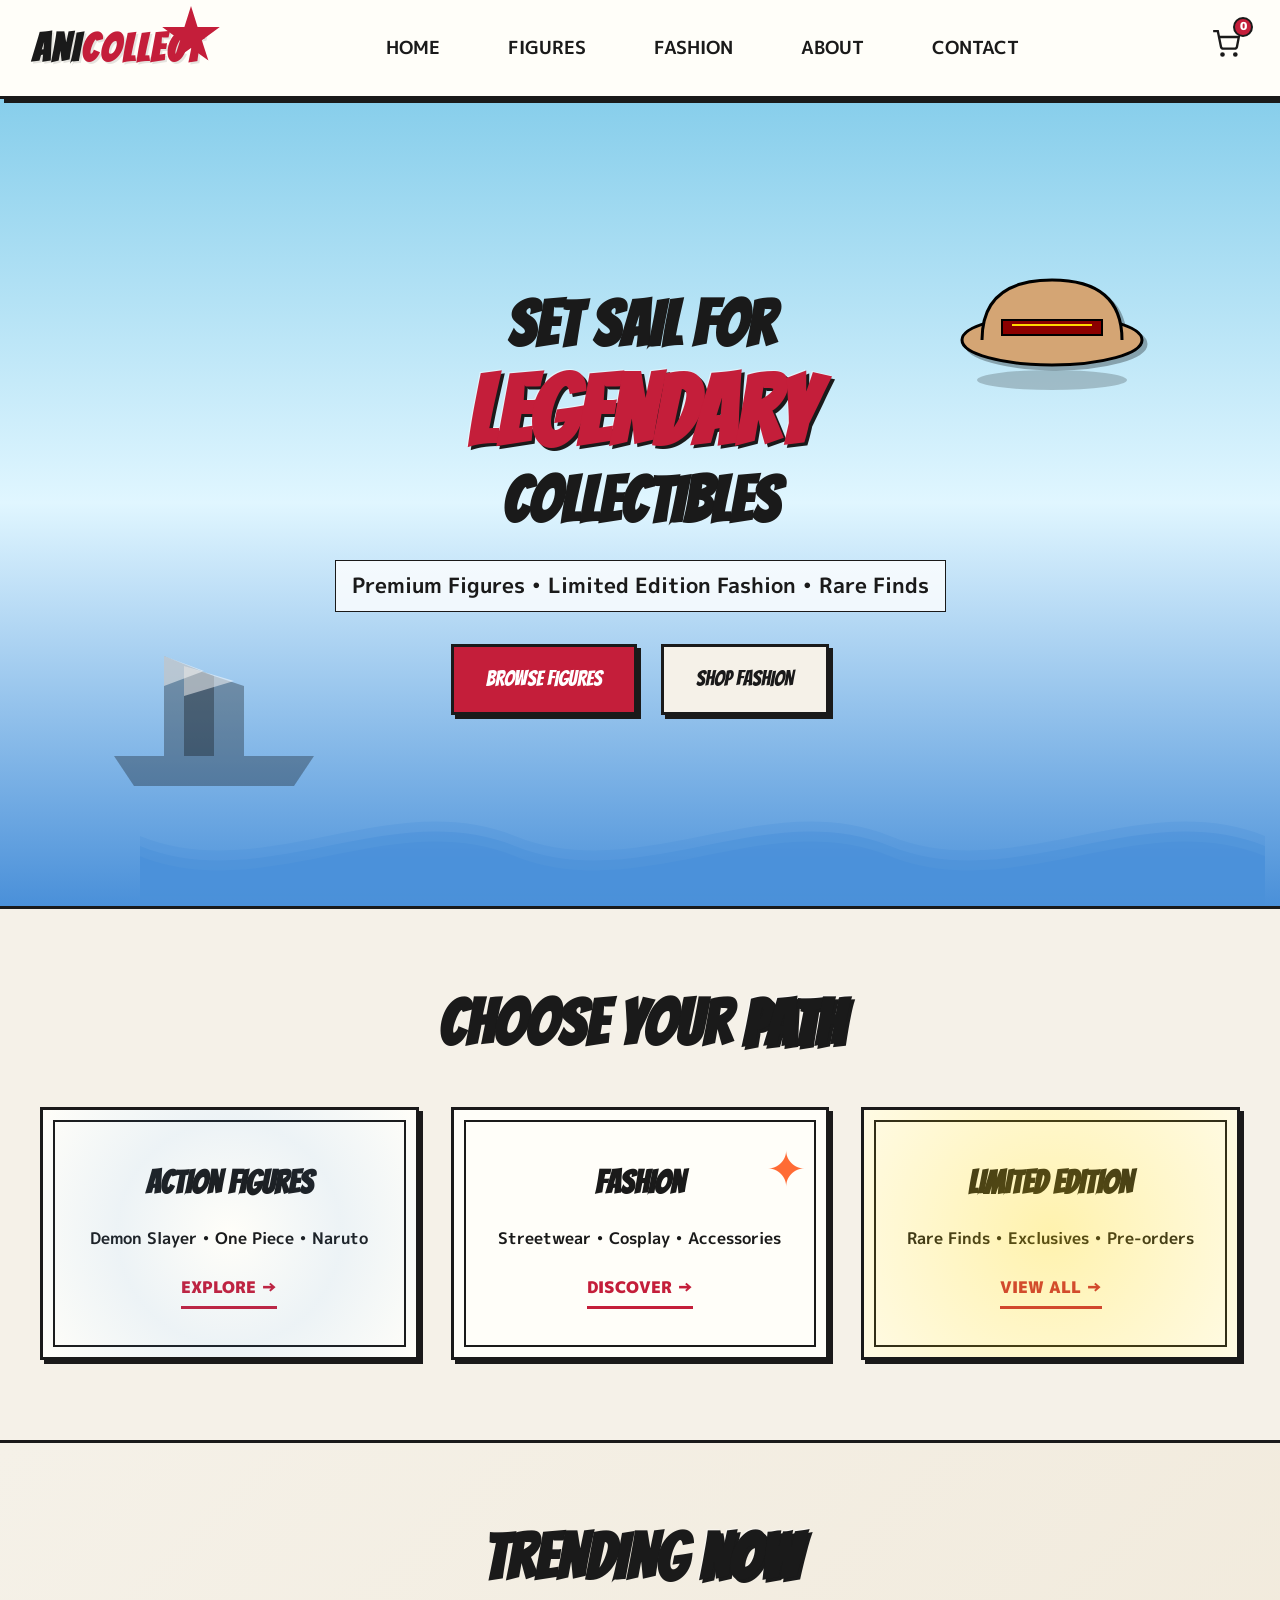
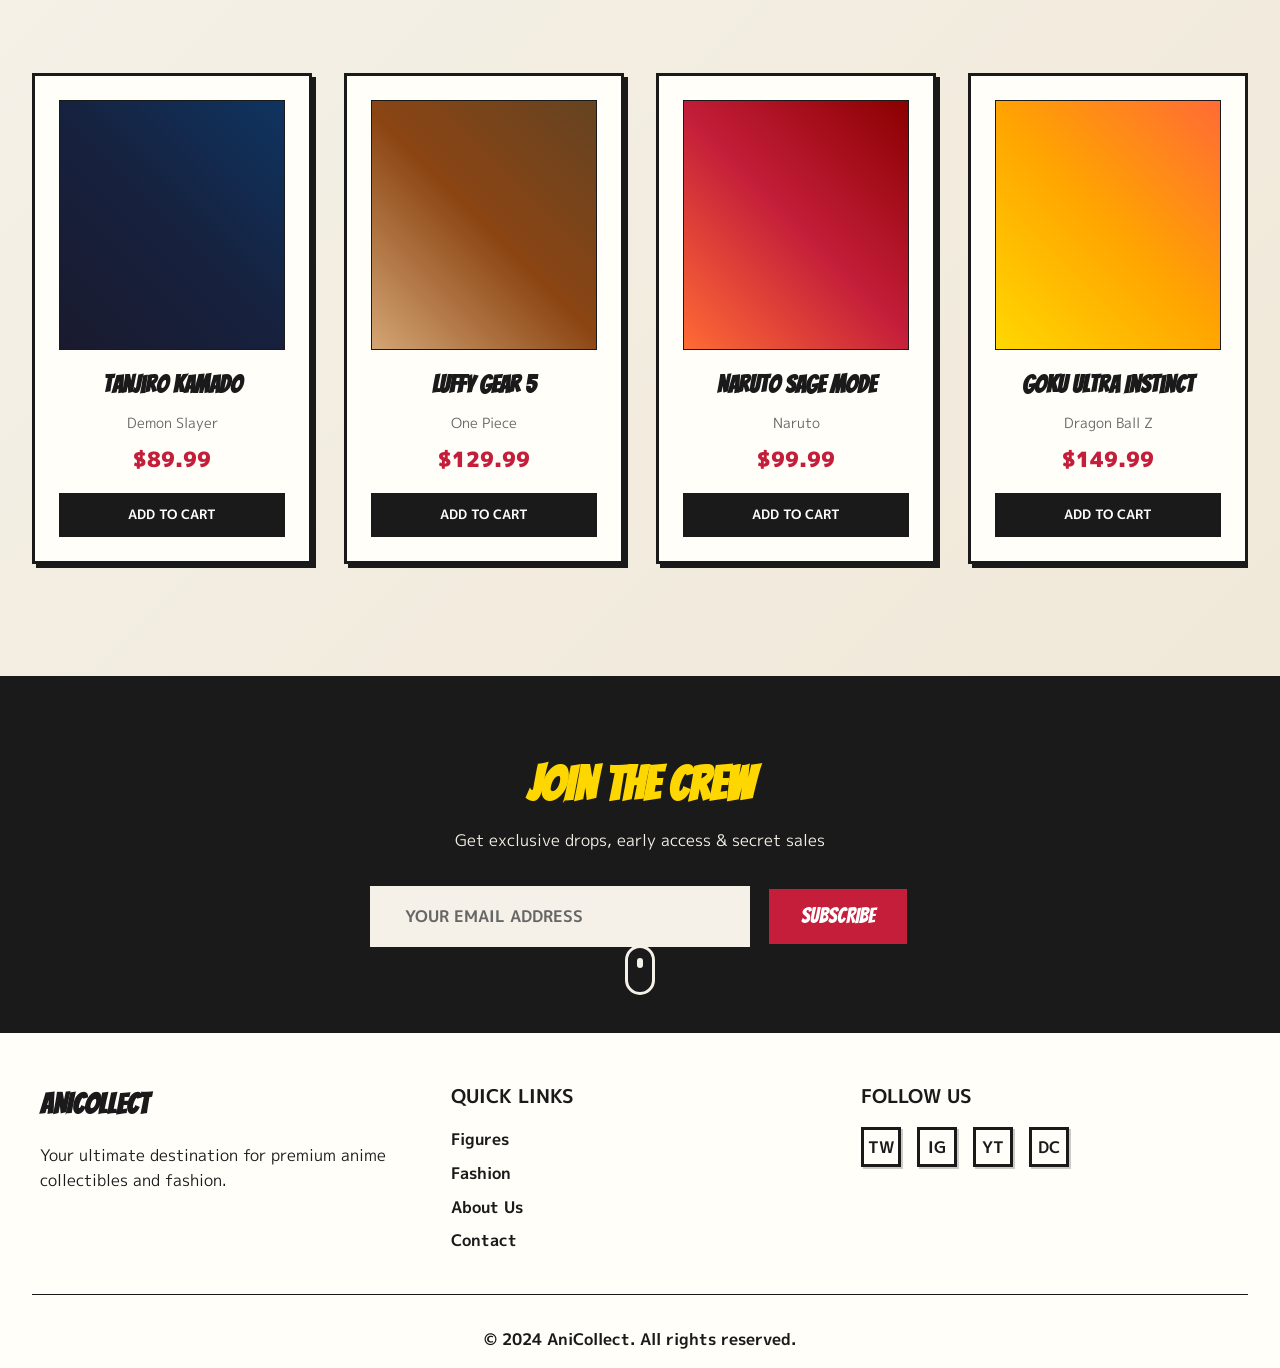
==== commit d9a4e42b: "update branch" ====
--- a/anime-store/index.html
+++ b/anime-store/index.html
@@ -5,162 +5,196 @@
     <meta name="viewport" content="width=device-width, initial-scale=1.0">
     <title>AniCollect - Premium Anime Collectibles & Fashion</title>
     <link rel="stylesheet" href="css/style.css">
+    <link href="https://fonts.googleapis.com/css2?family=Bangers&family=M+PLUS+1p:wght@400;700;900&display=swap" rel="stylesheet">
 </head>
 <body>
-    <!-- One Piece Theme Background Animation -->
-    <div class="anime-bg one-piece-bg">
-        <div class="ship-sailing"></div>
-        <div class="ocean-waves"></div>
-        <div class="straw-hat-floating"></div>
+    <!-- Manga Panel Background Effect -->
+    <div class="manga-bg">
+        <div class="panel panel-1"></div>
+        <div class="panel panel-2"></div>
+        <div class="panel panel-3"></div>
+        <div class="speed-lines"></div>
     </div>
 
     <!-- Navigation -->
-    <nav class="navbar">
+    <nav class="manga-nav">
         <div class="logo">
-            <span class="logo-text">Ani<span class="highlight">Collect</span></span>
+            <span class="logo-text">ANI<span class="accent">COLLECT</span></span>
+            <div class="logo-splash"></div>
         </div>
         <ul class="nav-links">
-            <li><a href="index.html" class="active">Home</a></li>
-            <li><a href="pages/figures.html">Figures</a></li>
-            <li><a href="pages/fashion.html">Fashion</a></li>
-            <li><a href="pages/about.html">About</a></li>
-            <li><a href="pages/contact.html">Contact</a></li>
+            <li><a href="index.html" class="active">HOME</a></li>
+            <li><a href="pages/figures.html">FIGURES</a></li>
+            <li><a href="pages/fashion.html">FASHION</a></li>
+            <li><a href="pages/about.html">ABOUT</a></li>
+            <li><a href="pages/contact.html">CONTACT</a></li>
         </ul>
         <div class="cart-icon">
             <span class="cart-count">0</span>
+            <svg viewBox="0 0 24 24" fill="none" stroke="currentColor" stroke-width="2">
+                <circle cx="9" cy="21" r="1"/><circle cx="20" cy="21" r="1"/>
+                <path d="M1 1h4l2.68 13.39a2 2 0 0 0 2 1.61h9.72a2 2 0 0 0 2-1.61L23 6H6"/>
+            </svg>
         </div>
     </nav>
 
     <!-- Hero Section with One Piece Theme -->
-    <section class="hero">
+    <section class="hero one-piece-theme">
         <div class="hero-content">
-            <h1 class="hero-title glitch-effect" data-text="SET SAIL FOR TREASURE">SET SAIL FOR TREASURE</h1>
-            <p class="hero-subtitle">Premium Anime Collectibles & Exclusive Fashion</p>
-            <div class="hero-buttons">
-                <a href="pages/figures.html" class="btn btn-primary">Explore Figures</a>
-                <a href="pages/fashion.html" class="btn btn-secondary">View Fashion</a>
-            </div>
-        </div>
-        <div class="hero-visual">
-            <div class="going-merry silhouette"></div>
-        </div>
-    </section>
-
-    <!-- Featured Collections with Dynamic Themes -->
-    <section class="collections">
-        <h2 class="section-title">Legendary Collections</h2>
+            <h1 class="manga-title">
+                <span class="title-line line-1">SET SAIL FOR</span>
+                <span class="title-line line-2 impact-text">LEGENDARY</span>
+                <span class="title-line line-3">COLLECTIBLES</span>
+            </h1>
+            <p class="hero-subtitle">Premium Figures • Limited Edition Fashion • Rare Finds</p>
+            <div class="cta-buttons">
+                <a href="pages/figures.html" class="manga-btn btn-primary">
+                    <span>BROWSE FIGURES</span>
+                    <div class="btn-effect"></div>
+                </a>
+                <a href="pages/fashion.html" class="manga-btn btn-secondary">
+                    <span>SHOP FASHION</span>
+                    <div class="btn-effect"></div>
+                </a>
+            </div>
+        </div>
         
-        <!-- Demon Slayer Section -->
-        <div class="collection-card demon-slayer-theme">
-            <div class="collection-bg">
+        <!-- Animated Straw Hat -->
+        <div class="straw-hat-container">
+            <div class="straw-hat">
+                <svg viewBox="0 0 200 150" class="hat-svg">
+                    <ellipse cx="100" cy="120" rx="90" ry="25" fill="#D4A574" stroke="#000" stroke-width="3"/>
+                    <path d="M 30 120 Q 30 60 100 60 Q 170 60 170 120" fill="#D4A574" stroke="#000" stroke-width="3"/>
+                    <rect x="50" y="100" width="100" height="15" fill="#8B0000" stroke="#000" stroke-width="2"/>
+                    <line x1="60" y1="105" x2="140" y2="105" stroke="#FFD700" stroke-width="2"/>
+                </svg>
+            </div>
+            <div class="hat-shadow"></div>
+        </div>
+
+        <!-- Ocean Waves Animation -->
+        <div class="ocean-waves">
+            <div class="wave wave-1"></div>
+            <div class="wave wave-2"></div>
+            <div class="wave wave-3"></div>
+        </div>
+
+        <!-- Going Merry Ship Silhouette -->
+        <div class="ship-silhouette">
+            <svg viewBox="0 0 300 200" class="ship-svg">
+                <path d="M 50 150 L 250 150 L 230 180 L 70 180 Z" fill="#000" opacity="0.3"/>
+                <path d="M 100 150 L 100 50 L 150 70 L 150 150" fill="#000" opacity="0.3"/>
+                <path d="M 120 150 L 120 60 L 180 80 L 180 150" fill="#000" opacity="0.3"/>
+                <polygon points="100,50 140,65 100,80" fill="#fff" opacity="0.5"/>
+                <polygon points="120,60 170,75 120,90" fill="#fff" opacity="0.5"/>
+            </svg>
+        </div>
+    </section>
+
+    <!-- Featured Categories - Manga Panel Style -->
+    <section class="categories">
+        <h2 class="section-title manga-title">
+            <span>CHOOSE YOUR</span>
+            <span class="impact-text">PATH</span>
+        </h2>
+        <div class="category-grid">
+            <div class="category-card demon-slayer">
+                <div class="card-border"></div>
                 <div class="water-breathing-effect"></div>
-                <div class="floating-petals"></div>
-            </div>
-            <div class="collection-content">
-                <h3>Demon Slayer</h3>
-                <p>Master the Water Breathing techniques with our exclusive figures</p>
-                <a href="pages/figures.html#demon-slayer" class="btn">Enter the Infinity Castle</a>
-            </div>
-        </div>
-
-        <!-- Attack on Titan Section -->
-        <div class="collection-card aot-theme">
-            <div class="collection-bg">
-                <div class="titans-shadow"></div>
-                <div class="omni-directional-mobility"></div>
-            </div>
-            <div class="collection-content">
-                <h3>Attack on Titan</h3>
-                <p>Fight for humanity with premium Survey Corps collectibles</p>
-                <a href="pages/figures.html#aot" class="btn">Join the Survey Corps</a>
-            </div>
-        </div>
-
-        <!-- Dragon Ball Z Section -->
-        <div class="collection-card dbz-theme">
-            <div class="collection-bg">
-                <div class="aura-flame"></div>
-                <div class="energy-blast"></div>
-            </div>
-            <div class="collection-content">
-                <h3>Dragon Ball Z</h3>
-                <p>Power up with legendary Super Saiyan figures</p>
-                <a href="pages/figures.html#dbz" class="btn">Go Super Saiyan</a>
-            </div>
-        </div>
-    </section>
-
-    <!-- Fashion Section with Naruto Theme -->
-    <section class="fashion-showcase">
-        <div class="naruto-theme-bg">
-            <div class="chakra-energy"></div>
-            <div class="shuriken-spin"></div>
-        </div>
-        <h2 class="section-title">Shinobi Street Fashion</h2>
-        <div class="fashion-grid">
-            <div class="fashion-item">
-                <div class="item-preview akatsuki-cloak"></div>
-                <h4>Akatsuki Collection</h4>
-                <p>Limited Edition Cloaks</p>
-            </div>
-            <div class="fashion-item">
-                <div class="item-preview leaf-symbol"></div>
-                <h4>Hidden Leaf Apparel</h4>
-                <p>Authentic Ninja Gear</p>
-            </div>
-            <div class="fashion-item">
-                <div class="item-preview Rasengan-glow"></div>
-                <h4>Chakra Series</h4>
-                <p>Glow-in-Dark Designs</p>
-            </div>
-        </div>
-    </section>
-
-    <!-- Exclusive Items Counter -->
-    <section class="stats-section">
-        <div class="stat-item">
-            <div class="stat-number" data-target="1000">0</div>
-            <p>Limited Edition Figures</p>
-        </div>
-        <div class="stat-item">
-            <div class="stat-number" data-target="500">0</div>
-            <p>Fashion Pieces</p>
-        </div>
-        <div class="stat-item">
-            <div class="stat-number" data-target="50">0</div>
-            <p>Anime Series</p>
-        </div>
-        <div class="stat-item">
-            <div class="stat-number" data-target="1000000">0</div>
-            <p>Happy Collectors</p>
-        </div>
-    </section>
-
-    <!-- Newsletter with Jujutsu Kaisen Theme -->
+                <h3>ACTION FIGURES</h3>
+                <p>Demon Slayer • One Piece • Naruto</p>
+                <a href="pages/figures.html" class="card-link">EXPLORE →</a>
+            </div>
+            <div class="category-card naruto">
+                <div class="card-border"></div>
+                <div class="shuriken-spin"></div>
+                <h3>FASHION</h3>
+                <p>Streetwear • Cosplay • Accessories</p>
+                <a href="pages/fashion.html" class="card-link">DISCOVER →</a>
+            </div>
+            <div class="category-card dbz">
+                <div class="card-border"></div>
+                <div class="aura-effect"></div>
+                <h3>LIMITED EDITION</h3>
+                <p>Rare Finds • Exclusives • Pre-orders</p>
+                <a href="pages/figures.html" class="card-link">VIEW ALL →</a>
+            </div>
+        </div>
+    </section>
+
+    <!-- Trending Products -->
+    <section class="trending">
+        <h2 class="section-title manga-title">
+            <span>TRENDING</span>
+            <span class="impact-text">NOW</span>
+        </h2>
+        <div class="product-scroller">
+            <div class="product-card">
+                <div class="product-image">
+                    <div class="placeholder-art demon-slayer-art"></div>
+                </div>
+                <h4>Tanjiro Kamado</h4>
+                <p class="anime-source">Demon Slayer</p>
+                <p class="price">$89.99</p>
+                <button class="add-to-cart">ADD TO CART</button>
+            </div>
+            <div class="product-card">
+                <div class="product-image">
+                    <div class="placeholder-art one-piece-art"></div>
+                </div>
+                <h4>Luffy Gear 5</h4>
+                <p class="anime-source">One Piece</p>
+                <p class="price">$129.99</p>
+                <button class="add-to-cart">ADD TO CART</button>
+            </div>
+            <div class="product-card">
+                <div class="product-image">
+                    <div class="placeholder-art naruto-art"></div>
+                </div>
+                <h4>Naruto Sage Mode</h4>
+                <p class="anime-source">Naruto</p>
+                <p class="price">$99.99</p>
+                <button class="add-to-cart">ADD TO CART</button>
+            </div>
+            <div class="product-card">
+                <div class="product-image">
+                    <div class="placeholder-art dbz-art"></div>
+                </div>
+                <h4>Goku Ultra Instinct</h4>
+                <p class="anime-source">Dragon Ball Z</p>
+                <p class="price">$149.99</p>
+                <button class="add-to-cart">ADD TO CART</button>
+            </div>
+        </div>
+    </section>
+
+    <!-- Newsletter Signup -->
     <section class="newsletter">
-        <div class="jjk-theme-bg">
-            <div class="cursed-energy"></div>
-            <div class="domain-expansion"></div>
-        </div>
         <div class="newsletter-content">
-            <h2>Domain Expansion: Exclusive Deals</h2>
-            <p>Subscribe to unlock limited-time offers and early access</p>
+            <h2 class="manga-title">JOIN THE CREW</h2>
+            <p>Get exclusive drops, early access & secret sales</p>
             <form class="newsletter-form">
-                <input type="email" placeholder="Enter your email" required>
-                <button type="submit" class="btn">Activate Domain</button>
+                <input type="email" placeholder="YOUR EMAIL ADDRESS" required>
+                <button type="submit" class="manga-btn btn-primary">
+                    <span>SUBSCRIBE</span>
+                    <div class="btn-effect"></div>
+                </button>
             </form>
         </div>
+        <div class="scroll-indicator">
+            <div class="scroll-arrow"></div>
+        </div>
     </section>
 
     <!-- Footer -->
-    <footer>
+    <footer class="manga-footer">
         <div class="footer-content">
             <div class="footer-section">
-                <h3>AniCollect</h3>
-                <p>Your ultimate destination for premium anime collectibles and fashion</p>
+                <h3>ANI<span class="accent">COLLECT</span></h3>
+                <p>Your ultimate destination for premium anime collectibles and fashion.</p>
             </div>
             <div class="footer-section">
-                <h4>Quick Links</h4>
+                <h4>QUICK LINKS</h4>
                 <ul>
                     <li><a href="pages/figures.html">Figures</a></li>
                     <li><a href="pages/fashion.html">Fashion</a></li>
@@ -169,16 +203,17 @@
                 </ul>
             </div>
             <div class="footer-section">
-                <h4>Follow Us</h4>
+                <h4>FOLLOW US</h4>
                 <div class="social-links">
-                    <a href="#" class="social-icon">Twitter</a>
-                    <a href="#" class="social-icon">Instagram</a>
-                    <a href="#" class="social-icon">Discord</a>
+                    <a href="#" class="social-icon">TW</a>
+                    <a href="#" class="social-icon">IG</a>
+                    <a href="#" class="social-icon">YT</a>
+                    <a href="#" class="social-icon">DC</a>
                 </div>
             </div>
         </div>
         <div class="footer-bottom">
-            <p>&copy; 2024 AniCollect. All rights reserved. Made with ⚡ for anime fans</p>
+            <p>&copy; 2024 AniCollect. All rights reserved.</p>
         </div>
     </footer>
 
--- a/anime-store/css/style.css
+++ b/anime-store/css/style.css
@@ -1,21 +1,21 @@
 /* ========================================
-   ANICOLLECT - PREMIUM ANIME STORE
-   Advanced CSS with Anime-Themed Animations
+   ANICOLLECT - MANGA/ANIME STYLE CSS
+   Hand-drawn aesthetic, no emojis
    ======================================== */
 
 :root {
-    --one-piece-blue: #1a5276;
-    --one-piece-gold: #d4ac0d;
-    --demon-slayer-red: #c0392b;
-    --demon-slayer-water: #3498db;
-    --aot-brown: #5d4037;
-    --aot-green: #27ae60;
-    --dbz-orange: #e67e22;
-    --dbz-yellow: #f1c40f;
-    --naruto-orange: #ff6b35;
-    --naruto-blue: #4a90e2;
-    --jjk-purple: #8e44ad;
-    --jjk-black: #1a1a2e;
+    --ink-black: #1a1a1a;
+    --paper-white: #f5f1e8;
+    --manga-panel: #fffef9;
+    --accent-red: #c41e3a;
+    --accent-orange: #ff6b35;
+    --accent-yellow: #ffd700;
+    --accent-blue: #4a90d9;
+    --accent-green: #2d5016;
+    --border-thick: 3px solid var(--ink-black);
+    --border-thin: 1px solid var(--ink-black);
+    --shadow-hard: 4px 4px 0px var(--ink-black);
+    --shadow-soft: 2px 2px 0px rgba(0,0,0,0.2);
 }
 
 * {
@@ -25,149 +25,135 @@
 }
 
 body {
-    font-family: 'Segoe UI', Tahoma, Geneva, Verdana, sans-serif;
+    font-family: 'M PLUS 1p', sans-serif;
+    background-color: var(--paper-white);
+    color: var(--ink-black);
     overflow-x: hidden;
-    background: #0a0a0a;
-    color: #fff;
-}
-
-/* ========================================
-   ONE PIECE BACKGROUND ANIMATION
-   ======================================== */
-.anime-bg {
+    line-height: 1.6;
+}
+
+/* ========================================
+   MANGA BACKGROUND EFFECTS
+   ======================================== */
+
+.manga-bg {
     position: fixed;
     top: 0;
     left: 0;
     width: 100%;
-    height: 100vh;
+    height: 100%;
     z-index: -1;
     overflow: hidden;
 }
 
-.one-piece-bg {
-    background: linear-gradient(135deg, #1a5276 0%, #2980b9 50%, #3498db 100%);
-}
-
-.ocean-waves {
-    position: absolute;
-    bottom: 0;
+.panel {
+    position: absolute;
+    border: var(--border-thick);
+    background: var(--manga-panel);
+    opacity: 0.5;
+}
+
+.panel-1 {
+    top: 10%;
+    left: 5%;
+    width: 300px;
+    height: 400px;
+    transform: rotate(-5deg);
+    animation: floatPanel 8s ease-in-out infinite;
+}
+
+.panel-2 {
+    top: 60%;
+    right: 10%;
+    width: 250px;
+    height: 350px;
+    transform: rotate(3deg);
+    animation: floatPanel 10s ease-in-out infinite reverse;
+}
+
+.panel-3 {
+    bottom: 5%;
+    left: 15%;
+    width: 200px;
+    height: 300px;
+    transform: rotate(-2deg);
+    animation: floatPanel 12s ease-in-out infinite;
+}
+
+@keyframes floatPanel {
+    0%, 100% { transform: translateY(0) rotate(-5deg); }
+    50% { transform: translateY(-20px) rotate(-3deg); }
+}
+
+.speed-lines {
+    position: absolute;
+    top: 0;
+    left: 0;
     width: 100%;
-    height: 300px;
-    background: url("data:image/svg+xml,%3Csvg xmlns='http://www.w3.org/2000/svg' viewBox='0 0 1200 120'%3E%3Cpath d='M0,60 C150,120 350,0 600,60 C850,120 1050,0 1200,60 L1200,120 L0,120 Z' fill='%23ffffff' opacity='0.1'/%3E%3C/svg%3E");
-    animation: waveMove 8s ease-in-out infinite;
-}
-
-.ocean-waves::before {
-    content: '';
-    position: absolute;
-    top: 20px;
-    width: 100%;
-    height: 300px;
-    background: url("data:image/svg+xml,%3Csvg xmlns='http://www.w3.org/2000/svg' viewBox='0 0 1200 120'%3E%3Cpath d='M0,60 C150,120 350,0 600,60 C850,120 1050,0 1200,60 L1200,120 L0,120 Z' fill='%23ffffff' opacity='0.05'/%3E%3C/svg%3E");
-    animation: waveMove 12s ease-in-out infinite reverse;
-}
-
-@keyframes waveMove {
-    0%, 100% { transform: translateX(0) translateY(0); }
-    50% { transform: translateX(-50px) translateY(-20px); }
-}
-
-.ship-sailing {
-    position: absolute;
-    bottom: 150px;
-    left: -200px;
-    width: 200px;
-    height: 100px;
-    background: linear-gradient(45deg, #8b4513, #a0522d);
-    clip-path: polygon(20% 100%, 80% 100%, 100% 60%, 50% 0%, 0% 60%);
-    animation: sailShip 30s linear infinite;
-}
-
-.ship-sailing::before {
-    content: '';
-    position: absolute;
-    top: -60px;
-    left: 50%;
-    transform: translateX(-50%);
-    width: 10px;
-    height: 80px;
-    background: #654321;
-}
-
-.ship-sailing::after {
-    content: '';
-    position: absolute;
-    top: -50px;
-    left: 50%;
-    width: 60px;
-    height: 40px;
-    background: rgba(255, 255, 255, 0.8);
-    clip-path: polygon(0% 100%, 100% 50%, 0% 0%);
-}
-
-@keyframes sailShip {
-    0% { left: -200px; transform: translateY(0) rotate(0deg); }
-    25% { transform: translateY(-10px) rotate(2deg); }
-    50% { transform: translateY(0) rotate(0deg); }
-    75% { transform: translateY(-10px) rotate(-2deg); }
-    100% { left: calc(100% + 200px); transform: translateY(0) rotate(0deg); }
-}
-
-.straw-hat-floating {
-    position: absolute;
-    top: 20%;
-    right: 10%;
-    width: 80px;
-    height: 80px;
-    background: radial-gradient(circle, #f1c40f 60%, transparent 70%);
-    border-radius: 50%;
-    animation: floatHat 6s ease-in-out infinite;
-    box-shadow: 0 0 30px rgba(241, 196, 15, 0.5);
-}
-
-.straw-hat-floating::before {
-    content: '';
-    position: absolute;
-    top: 50%;
-    left: 50%;
-    transform: translate(-50%, -50%);
-    width: 60px;
-    height: 60px;
-    border: 3px solid #c0392b;
-    border-radius: 50%;
-}
-
-@keyframes floatHat {
-    0%, 100% { transform: translateY(0) rotate(0deg); }
-    50% { transform: translateY(-30px) rotate(10deg); }
-}
-
-/* ========================================
-   NAVIGATION
-   ======================================== */
-.navbar {
-    position: fixed;
-    top: 0;
-    width: 100%;
-    padding: 1rem 5%;
+    height: 100%;
+    background: repeating-linear-gradient(
+        90deg,
+        transparent 0px,
+        transparent 50px,
+        rgba(0,0,0,0.03) 50px,
+        rgba(0,0,0,0.03) 52px
+    );
+    animation: speedLines 0.5s linear infinite;
+}
+
+@keyframes speedLines {
+    from { background-position: 0 0; }
+    to { background-position: 52px 0; }
+}
+
+/* ========================================
+   NAVIGATION - MANGA STYLE
+   ======================================== */
+
+.manga-nav {
     display: flex;
     justify-content: space-between;
     align-items: center;
-    background: rgba(10, 10, 10, 0.9);
-    backdrop-filter: blur(10px);
+    padding: 1rem 2rem;
+    background: var(--manga-panel);
+    border-bottom: var(--border-thick);
+    position: sticky;
+    top: 0;
     z-index: 1000;
-    border-bottom: 2px solid var(--one-piece-gold);
+    box-shadow: var(--shadow-hard);
+}
+
+.logo {
+    position: relative;
 }
 
 .logo-text {
-    font-size: 2rem;
-    font-weight: bold;
-    color: #fff;
-}
-
-.highlight {
-    color: var(--one-piece-gold);
-    text-shadow: 0 0 10px rgba(212, 172, 13, 0.5);
+    font-family: 'Bangers', cursive;
+    font-size: 2.5rem;
+    font-weight: 900;
+    letter-spacing: 2px;
+    color: var(--ink-black);
+    text-shadow: 2px 2px 0px rgba(0,0,0,0.1);
+}
+
+.logo-text .accent {
+    color: var(--accent-red);
+}
+
+.logo-splash {
+    position: absolute;
+    top: -10px;
+    right: -20px;
+    width: 60px;
+    height: 60px;
+    background: var(--accent-red);
+    clip-path: polygon(50% 0%, 61% 35%, 98% 35%, 68% 57%, 79% 91%, 50% 70%, 21% 91%, 32% 57%, 2% 35%, 39% 35%);
+    animation: splashPulse 2s ease-in-out infinite;
+}
+
+@keyframes splashPulse {
+    0%, 100% { transform: scale(1) rotate(0deg); }
+    50% { transform: scale(1.1) rotate(180deg); }
 }
 
 .nav-links {
@@ -177,676 +163,661 @@
 }
 
 .nav-links a {
-    color: #fff;
     text-decoration: none;
-    font-weight: 500;
+    color: var(--ink-black);
+    font-weight: 700;
+    font-size: 1.1rem;
+    padding: 0.5rem 1rem;
+    border: 2px solid transparent;
+    position: relative;
     transition: all 0.3s ease;
-    position: relative;
-}
-
-.nav-links a::after {
+    text-transform: uppercase;
+}
+
+.nav-links a::before {
     content: '';
     position: absolute;
-    bottom: -5px;
+    bottom: 0;
     left: 0;
     width: 0;
-    height: 2px;
-    background: var(--one-piece-gold);
+    height: 3px;
+    background: var(--accent-red);
     transition: width 0.3s ease;
 }
 
-.nav-links a:hover::after,
-.nav-links a.active::after {
+.nav-links a:hover::before,
+.nav-links a.active::before {
     width: 100%;
+}
+
+.nav-links a:hover,
+.nav-links a.active {
+    color: var(--accent-red);
 }
 
 .cart-icon {
     position: relative;
     cursor: pointer;
-    width: 40px;
-    height: 40px;
-    background: var(--one-piece-gold);
-    border-radius: 50%;
-    display: flex;
-    align-items: center;
-    justify-content: center;
+    padding: 0.5rem;
+}
+
+.cart-icon svg {
+    width: 28px;
+    height: 28px;
+    stroke: var(--ink-black);
 }
 
 .cart-count {
     position: absolute;
     top: -5px;
     right: -5px;
-    background: var(--demon-slayer-red);
-    color: #fff;
-    font-size: 0.8rem;
+    background: var(--accent-red);
+    color: white;
+    font-size: 0.7rem;
+    font-weight: 900;
     width: 20px;
     height: 20px;
     border-radius: 50%;
     display: flex;
     align-items: center;
     justify-content: center;
-}
-
-/* ========================================
-   HERO SECTION
-   ======================================== */
+    border: 2px solid var(--ink-black);
+}
+
+/* ========================================
+   HERO SECTION - ONE PIECE THEME
+   ======================================== */
+
 .hero {
-    min-height: 100vh;
+    min-height: 90vh;
     display: flex;
     align-items: center;
-    justify-content: space-between;
-    padding: 0 5%;
+    justify-content: center;
     position: relative;
+    padding: 4rem 2rem;
+    background: linear-gradient(180deg, #87CEEB 0%, #E0F6FF 50%, #4A90D9 100%);
+    border-bottom: var(--border-thick);
+    overflow: hidden;
 }
 
 .hero-content {
-    max-width: 600px;
+    text-align: center;
     z-index: 10;
-}
-
-.hero-title {
+    max-width: 800px;
+}
+
+.manga-title {
+    font-family: 'Bangers', cursive;
     font-size: 4rem;
+    line-height: 1.1;
+    margin-bottom: 1.5rem;
+    text-transform: uppercase;
+}
+
+.manga-title .title-line {
+    display: block;
+    animation: titleSlideIn 1s ease-out forwards;
+    opacity: 0;
+}
+
+.manga-title .line-1 { animation-delay: 0.2s; }
+.manga-title .line-2 { animation-delay: 0.4s; font-size: 6rem; color: var(--accent-red); }
+.manga-title .line-3 { animation-delay: 0.6s; }
+
+@keyframes titleSlideIn {
+    from {
+        opacity: 0;
+        transform: translateX(-50px) skewX(-10deg);
+    }
+    to {
+        opacity: 1;
+        transform: translateX(0) skewX(0);
+    }
+}
+
+.impact-text {
+    text-shadow: 
+        3px 3px 0px var(--ink-black),
+        -1px -1px 0px rgba(255,255,255,0.5);
+    display: inline-block;
+    animation: impactPulse 0.5s ease-in-out infinite alternate;
+}
+
+@keyframes impactPulse {
+    from { transform: scale(1); }
+    to { transform: scale(1.05); }
+}
+
+.hero-subtitle {
+    font-size: 1.3rem;
+    font-weight: 700;
+    margin-bottom: 2rem;
+    color: var(--ink-black);
+    background: rgba(255,255,255,0.8);
+    padding: 0.5rem 1rem;
+    border: var(--border-thin);
+    display: inline-block;
+}
+
+.cta-buttons {
+    display: flex;
+    gap: 1.5rem;
+    justify-content: center;
+    flex-wrap: wrap;
+}
+
+/* ========================================
+   MANGA STYLE BUTTONS
+   ======================================== */
+
+.manga-btn {
+    position: relative;
+    padding: 1rem 2rem;
+    font-family: 'Bangers', cursive;
+    font-size: 1.3rem;
+    text-decoration: none;
+    text-transform: uppercase;
+    border: var(--border-thick);
+    cursor: pointer;
+    overflow: hidden;
+    transition: all 0.3s ease;
+    display: inline-block;
+}
+
+.manga-btn span {
+    position: relative;
+    z-index: 2;
+}
+
+.btn-primary {
+    background: var(--accent-red);
+    color: white;
+    box-shadow: var(--shadow-hard);
+}
+
+.btn-secondary {
+    background: var(--paper-white);
+    color: var(--ink-black);
+    box-shadow: var(--shadow-hard);
+}
+
+.manga-btn:hover {
+    transform: translate(-2px, -2px);
+    box-shadow: 6px 6px 0px var(--ink-black);
+}
+
+.manga-btn:active {
+    transform: translate(2px, 2px);
+    box-shadow: 0px 0px 0px var(--ink-black);
+}
+
+.btn-effect {
+    position: absolute;
+    top: 0;
+    left: -100%;
+    width: 100%;
+    height: 100%;
+    background: linear-gradient(90deg, transparent, rgba(255,255,255,0.3), transparent);
+    transition: left 0.5s ease;
+}
+
+.manga-btn:hover .btn-effect {
+    left: 100%;
+}
+
+/* ========================================
+   STRAW HAT ANIMATION
+   ======================================== */
+
+.straw-hat-container {
+    position: absolute;
+    top: 15%;
+    right: 10%;
+    animation: hatFloat 4s ease-in-out infinite;
+}
+
+.straw-hat {
+    width: 200px;
+    height: 150px;
+}
+
+.hat-svg {
+    filter: drop-shadow(4px 4px 0px rgba(0,0,0,0.3));
+}
+
+@keyframes hatFloat {
+    0%, 100% { 
+        transform: translateY(0) rotate(-5deg); 
+    }
+    50% { 
+        transform: translateY(-30px) rotate(5deg); 
+    }
+}
+
+.hat-shadow {
+    position: absolute;
+    bottom: -20px;
+    left: 50%;
+    transform: translateX(-50%);
+    width: 150px;
+    height: 20px;
+    background: rgba(0,0,0,0.2);
+    border-radius: 50%;
+    animation: shadowScale 4s ease-in-out infinite;
+}
+
+@keyframes shadowScale {
+    0%, 100% { transform: translateX(-50%) scale(1); opacity: 0.2; }
+    50% { transform: translateX(-50%) scale(0.7); opacity: 0.1; }
+}
+
+/* ========================================
+   OCEAN WAVES ANIMATION
+   ======================================== */
+
+.ocean-waves {
+    position: absolute;
+    bottom: 0;
+    left: 0;
+    width: 100%;
+    height: 150px;
+    overflow: hidden;
+}
+
+.wave {
+    position: absolute;
+    bottom: 0;
+    left: 0;
+    width: 200%;
+    height: 100px;
+    background: url("data:image/svg+xml,%3Csvg xmlns='http://www.w3.org/2000/svg' viewBox='0 0 1200 120'%3E%3Cpath d='M0,60 C150,120 300,0 450,60 C600,120 750,0 900,60 C1050,120 1200,0 1350,60 L1350,120 L0,120 Z' fill='%234A90D9'/%3E%3C/svg%3E");
+    background-size: 50% 100%;
+    opacity: 0.7;
+}
+
+.wave-1 { animation: waveMove 8s linear infinite; }
+.wave-2 { animation: waveMove 6s linear infinite reverse; opacity: 0.5; bottom: 10px; }
+.wave-3 { animation: waveMove 10s linear infinite; opacity: 0.3; bottom: 20px; }
+
+@keyframes waveMove {
+    from { transform: translateX(0); }
+    to { transform: translateX(-50%); }
+}
+
+/* ========================================
+   SHIP SILHOUETTE
+   ======================================== */
+
+.ship-silhouette {
+    position: absolute;
+    bottom: 100px;
+    left: 5%;
+    width: 300px;
+    height: 200px;
+    animation: shipRock 3s ease-in-out infinite;
+}
+
+.ship-svg {
+    width: 100%;
+    height: 100%;
+}
+
+@keyframes shipRock {
+    0%, 100% { transform: rotate(-2deg) translateY(0); }
+    50% { transform: rotate(2deg) translateY(-10px); }
+}
+
+/* ========================================
+   CATEGORIES SECTION
+   ======================================== */
+
+.categories {
+    padding: 5rem 2rem;
+    background: var(--paper-white);
+    border-bottom: var(--border-thick);
+}
+
+.section-title {
+    text-align: center;
+    margin-bottom: 3rem;
+}
+
+.category-grid {
+    display: grid;
+    grid-template-columns: repeat(auto-fit, minmax(300px, 1fr));
+    gap: 2rem;
+    max-width: 1200px;
+    margin: 0 auto;
+}
+
+.category-card {
+    position: relative;
+    padding: 3rem 2rem;
+    background: var(--manga-panel);
+    border: var(--border-thick);
+    box-shadow: var(--shadow-hard);
+    text-align: center;
+    overflow: hidden;
+    transition: all 0.3s ease;
+}
+
+.category-card:hover {
+    transform: translate(-4px, -4px);
+    box-shadow: 8px 8px 0px var(--ink-black);
+}
+
+.card-border {
+    position: absolute;
+    top: 10px;
+    left: 10px;
+    right: 10px;
+    bottom: 10px;
+    border: 2px solid var(--ink-black);
+    pointer-events: none;
+}
+
+.category-card h3 {
+    font-family: 'Bangers', cursive;
+    font-size: 2rem;
     margin-bottom: 1rem;
-    position: relative;
-    color: #fff;
-}
-
-.glitch-effect {
-    position: relative;
-    animation: glitch 3s infinite;
-}
-
-.glitch-effect::before,
-.glitch-effect::after {
-    content: attr(data-text);
+    text-transform: uppercase;
+}
+
+.category-card p {
+    margin-bottom: 1.5rem;
+    font-weight: 700;
+}
+
+.card-link {
+    display: inline-block;
+    font-weight: 900;
+    color: var(--accent-red);
+    text-decoration: none;
+    text-transform: uppercase;
+    border-bottom: 3px solid var(--accent-red);
+    padding-bottom: 0.3rem;
+    transition: all 0.3s ease;
+}
+
+.card-link:hover {
+    color: var(--ink-black);
+    border-color: var(--ink-black);
+}
+
+/* ========================================
+   ANIME-SPECIFIC EFFECTS
+   ======================================== */
+
+/* Demon Slayer - Water Breathing */
+.demon-slayer .water-breathing-effect {
     position: absolute;
     top: 0;
     left: 0;
     width: 100%;
     height: 100%;
-}
-
-.glitch-effect::before {
-    animation: glitch-1 0.3s infinite;
-    color: var(--demon-slayer-red);
-    z-index: -1;
-}
-
-.glitch-effect::after {
-    animation: glitch-2 0.3s infinite;
-    color: var(--demon-slayer-water);
-    z-index: -2;
-}
-
-@keyframes glitch {
-    0%, 100% { transform: translate(0); }
-    20% { transform: translate(-2px, 2px); }
-    40% { transform: translate(-2px, -2px); }
-    60% { transform: translate(2px, 2px); }
-    80% { transform: translate(2px, -2px); }
-}
-
-@keyframes glitch-1 {
-    0%, 100% { clip-path: inset(0 0 0 0); }
-    25% { clip-path: inset(20% 0 60% 0); }
-    50% { clip-path: inset(40% 0 40% 0); }
-    75% { clip-path: inset(60% 0 20% 0); }
-}
-
-@keyframes glitch-2 {
-    0%, 100% { clip-path: inset(0 0 0 0); }
-    25% { clip-path: inset(60% 0 20% 0); }
-    50% { clip-path: inset(40% 0 40% 0); }
-    75% { clip-path: inset(20% 0 60% 0); }
-}
-
-.hero-subtitle {
-    font-size: 1.5rem;
-    margin-bottom: 2rem;
-    color: #ccc;
-}
-
-.hero-buttons {
+    background: radial-gradient(circle at 50% 50%, transparent 0%, rgba(74, 144, 217, 0.1) 50%, transparent 100%);
+    animation: waterExpand 3s ease-in-out infinite;
+}
+
+@keyframes waterExpand {
+    0%, 100% { transform: scale(1); opacity: 0.5; }
+    50% { transform: scale(1.5); opacity: 0.8; }
+}
+
+/* Naruto - Shuriken Spin */
+.naruto .shuriken-spin::before {
+    content: '✦';
+    position: absolute;
+    top: 20px;
+    right: 20px;
+    font-size: 3rem;
+    color: var(--accent-orange);
+    animation: shurikenRotate 2s linear infinite;
+}
+
+@keyframes shurikenRotate {
+    from { transform: rotate(0deg); }
+    to { transform: rotate(360deg); }
+}
+
+/* DBZ - Aura Effect */
+.dbz .aura-effect {
+    position: absolute;
+    top: -50%;
+    left: -50%;
+    width: 200%;
+    height: 200%;
+    background: radial-gradient(circle, rgba(255, 215, 0, 0.3) 0%, transparent 70%);
+    animation: auraPulse 1s ease-in-out infinite alternate;
+}
+
+@keyframes auraPulse {
+    from { opacity: 0.5; transform: scale(1); }
+    to { opacity: 1; transform: scale(1.1); }
+}
+
+/* ========================================
+   TRENDING PRODUCTS
+   ======================================== */
+
+.trending {
+    padding: 5rem 2rem;
+    background: linear-gradient(135deg, var(--paper-white) 0%, #f0e8d8 100%);
+    border-bottom: var(--border-thick);
+}
+
+.product-scroller {
     display: flex;
-    gap: 1rem;
-}
-
-.btn {
-    padding: 1rem 2rem;
-    border: none;
-    border-radius: 5px;
-    font-size: 1rem;
-    font-weight: bold;
-    cursor: pointer;
+    gap: 2rem;
+    overflow-x: auto;
+    padding: 2rem 0;
+    scroll-behavior: smooth;
+}
+
+.product-scroller::-webkit-scrollbar {
+    height: 10px;
+}
+
+.product-scroller::-webkit-scrollbar-track {
+    background: var(--ink-black);
+    border: 2px solid var(--ink-black);
+}
+
+.product-scroller::-webkit-scrollbar-thumb {
+    background: var(--accent-red);
+    border: 2px solid var(--ink-black);
+}
+
+.product-card {
+    min-width: 280px;
+    background: var(--manga-panel);
+    border: var(--border-thick);
+    box-shadow: var(--shadow-hard);
+    padding: 1.5rem;
+    text-align: center;
     transition: all 0.3s ease;
-    text-decoration: none;
-    display: inline-block;
-}
-
-.btn-primary {
-    background: var(--one-piece-gold);
-    color: #000;
-}
-
-.btn-primary:hover {
-    background: #f39c12;
-    transform: translateY(-3px);
-    box-shadow: 0 10px 20px rgba(212, 172, 13, 0.3);
-}
-
-.btn-secondary {
-    background: transparent;
-    color: #fff;
-    border: 2px solid #fff;
-}
-
-.btn-secondary:hover {
-    background: #fff;
-    color: #000;
-    transform: translateY(-3px);
-}
-
-.hero-visual {
-    position: relative;
-    width: 500px;
-    height: 500px;
-}
-
-.going-merry {
+}
+
+.product-card:hover {
+    transform: translateY(-10px);
+    box-shadow: 8px 8px 0px var(--ink-black);
+}
+
+.product-image {
+    width: 100%;
+    height: 250px;
+    margin-bottom: 1rem;
+    border: var(--border-thin);
+    overflow: hidden;
+}
+
+.placeholder-art {
     width: 100%;
     height: 100%;
-    background: radial-gradient(circle, rgba(212, 172, 13, 0.1) 0%, transparent 70%);
-    position: relative;
-    animation: shipRock 4s ease-in-out infinite;
-}
-
-.going-merry::before {
-    content: '';
-    position: absolute;
-    top: 50%;
-    left: 50%;
-    transform: translate(-50%, -50%);
-    width: 300px;
-    height: 200px;
-    background: linear-gradient(45deg, #8b4513, #a0522d);
-    clip-path: polygon(30% 100%, 70% 100%, 85% 60%, 50% 20%, 15% 60%);
-    box-shadow: 0 0 50px rgba(212, 172, 13, 0.3);
-}
-
-@keyframes shipRock {
-    0%, 100% { transform: rotate(-3deg); }
-    50% { transform: rotate(3deg); }
-}
-
-/* ========================================
-   COLLECTIONS SECTION
-   ======================================== */
-.collections {
-    padding: 5rem 5%;
-}
-
-.section-title {
-    text-align: center;
-    font-size: 3rem;
-    margin-bottom: 3rem;
-    color: var(--one-piece-gold);
-    text-transform: uppercase;
-    letter-spacing: 3px;
-}
-
-.collection-card {
-    position: relative;
-    margin-bottom: 3rem;
-    border-radius: 15px;
-    overflow: hidden;
-    min-height: 400px;
     display: flex;
     align-items: center;
     justify-content: center;
+    font-family: 'Bangers', cursive;
+    font-size: 3rem;
+    color: rgba(0,0,0,0.3);
+}
+
+.demon-slayer-art {
+    background: linear-gradient(45deg, #1a1a2e 0%, #16213e 50%, #0f3460 100%);
+}
+
+.one-piece-art {
+    background: linear-gradient(45deg, #D4A574 0%, #8B4513 50%, #654321 100%);
+}
+
+.naruto-art {
+    background: linear-gradient(45deg, #ff6b35 0%, #c41e3a 50%, #8B0000 100%);
+}
+
+.dbz-art {
+    background: linear-gradient(45deg, #ffd700 0%, #ffa500 50%, #ff6b35 100%);
+}
+
+.product-card h4 {
+    font-family: 'Bangers', cursive;
+    font-size: 1.5rem;
+    margin-bottom: 0.5rem;
+}
+
+.anime-source {
+    font-size: 0.9rem;
+    color: #666;
+    margin-bottom: 0.5rem;
+}
+
+.price {
+    font-size: 1.3rem;
+    font-weight: 900;
+    color: var(--accent-red);
+    margin-bottom: 1rem;
+}
+
+.add-to-cart {
+    width: 100%;
+    padding: 0.8rem;
+    background: var(--ink-black);
+    color: white;
+    border: none;
+    font-family: 'M PLUS 1p', sans-serif;
+    font-weight: 700;
+    text-transform: uppercase;
     cursor: pointer;
-    transition: transform 0.3s ease;
-}
-
-.collection-card:hover {
-    transform: scale(1.02);
-}
-
-.collection-bg {
-    position: absolute;
-    top: 0;
-    left: 0;
-    width: 100%;
-    height: 100%;
-    z-index: 0;
-}
-
-.collection-content {
+    transition: all 0.3s ease;
+}
+
+.add-to-cart:hover {
+    background: var(--accent-red);
+    box-shadow: 4px 4px 0px rgba(0,0,0,0.3);
+}
+
+/* ========================================
+   NEWSLETTER SECTION
+   ======================================== */
+
+.newsletter {
+    padding: 5rem 2rem;
+    background: var(--ink-black);
+    color: var(--paper-white);
+    text-align: center;
+    border-bottom: var(--border-thick);
     position: relative;
-    z-index: 10;
-    text-align: center;
-    background: rgba(0, 0, 0, 0.7);
-    padding: 3rem;
-    border-radius: 15px;
-    backdrop-filter: blur(10px);
-}
-
-.collection-content h3 {
-    font-size: 2.5rem;
+}
+
+.newsletter-content h2 {
+    font-family: 'Bangers', cursive;
+    font-size: 3rem;
     margin-bottom: 1rem;
-}
-
-.collection-content p {
-    font-size: 1.2rem;
-    margin-bottom: 2rem;
-    color: #ccc;
-}
-
-/* Demon Slayer Theme */
-.demon-slayer-theme {
-    background: linear-gradient(135deg, #2c3e50, #c0392b);
-}
-
-.water-breathing-effect {
-    position: absolute;
-    width: 100%;
-    height: 100%;
-    background: repeating-radial-gradient(circle, rgba(52, 152, 219, 0.1) 0%, transparent 20%);
-    animation: waterFlow 5s linear infinite;
-}
-
-@keyframes waterFlow {
-    0% { transform: rotate(0deg); }
-    100% { transform: rotate(360deg); }
-}
-
-.floating-petals {
-    position: absolute;
-    width: 100%;
-    height: 100%;
-}
-
-.floating-petals::before {
-    content: '';
-    position: absolute;
-    width: 10px;
-    height: 10px;
-    background: rgba(255, 100, 100, 0.6);
-    border-radius: 50% 0 50% 0;
-    animation: petalFloat 8s linear infinite;
-}
-
-@keyframes petalFloat {
-    0% { transform: translateY(0) rotate(0deg); opacity: 1; }
-    100% { transform: translateY(-400px) rotate(360deg); opacity: 0; }
-}
-
-/* Attack on Titan Theme */
-.aot-theme {
-    background: linear-gradient(135deg, #5d4037, #27ae60);
-}
-
-.titans-shadow {
-    position: absolute;
-    width: 100%;
-    height: 100%;
-    background: radial-gradient(circle at 30% 50%, rgba(0, 0, 0, 0.5) 0%, transparent 50%);
-    animation: titanApproach 10s ease-in-out infinite;
-}
-
-@keyframes titanApproach {
-    0%, 100% { transform: scale(1); opacity: 0.5; }
-    50% { transform: scale(1.2); opacity: 0.8; }
-}
-
-.omni-directional-mobility {
-    position: absolute;
-    width: 100%;
-    height: 100%;
-}
-
-.omni-directional-mobility::before,
-.omni-directional-mobility::after {
-    content: '';
-    position: absolute;
-    width: 3px;
-    height: 100px;
-    background: rgba(255, 255, 255, 0.3);
-    animation: grappleSwing 3s ease-in-out infinite;
-}
-
-.omni-directional-mobility::before {
-    left: 20%;
-    top: 0;
-    transform: rotate(15deg);
-}
-
-.omni-directional-mobility::after {
-    right: 20%;
-    top: 0;
-    transform: rotate(-15deg);
-    animation-delay: 1.5s;
-}
-
-@keyframes grappleSwing {
-    0%, 100% { transform: rotate(15deg); }
-    50% { transform: rotate(-15deg); }
-}
-
-/* Dragon Ball Z Theme */
-.dbz-theme {
-    background: linear-gradient(135deg, #e67e22, #f1c40f);
-}
-
-.aura-flame {
-    position: absolute;
-    width: 100%;
-    height: 100%;
-    background: radial-gradient(circle, rgba(241, 196, 15, 0.3) 0%, transparent 70%);
-    animation: auraPulse 2s ease-in-out infinite;
-}
-
-@keyframes auraPulse {
-    0%, 100% { transform: scale(1); opacity: 0.5; }
-    50% { transform: scale(1.1); opacity: 0.8; }
-}
-
-.energy-blast {
-    position: absolute;
-    width: 100%;
-    height: 100%;
-}
-
-.energy-blast::before {
-    content: '';
-    position: absolute;
-    top: 50%;
-    left: 50%;
-    transform: translate(-50%, -50%);
-    width: 50px;
-    height: 50px;
-    background: radial-gradient(circle, #fff, #3498db, transparent);
-    border-radius: 50%;
-    animation: energyCharge 1s ease-in-out infinite;
-}
-
-@keyframes energyCharge {
-    0%, 100% { transform: translate(-50%, -50%) scale(1); }
-    50% { transform: translate(-50%, -50%) scale(1.5); }
-}
-
-/* ========================================
-   FASHION SHOWCASE - NARUTO THEME
-   ======================================== */
-.fashion-showcase {
-    padding: 5rem 5%;
-    position: relative;
-    overflow: hidden;
-}
-
-.naruto-theme-bg {
-    position: absolute;
-    top: 0;
-    left: 0;
-    width: 100%;
-    height: 100%;
-    z-index: 0;
-}
-
-.chakra-energy {
-    position: absolute;
-    width: 100%;
-    height: 100%;
-    background: radial-gradient(circle at 20% 80%, rgba(255, 107, 53, 0.2) 0%, transparent 50%);
-    animation: chakraFlow 4s ease-in-out infinite;
-}
-
-@keyframes chakraFlow {
-    0%, 100% { transform: scale(1); }
-    50% { transform: scale(1.2); }
-}
-
-.shuriken-spin {
-    position: absolute;
-    top: 10%;
-    right: 10%;
-    width: 60px;
-    height: 60px;
-    border: 3px solid rgba(255, 255, 255, 0.3);
-    border-radius: 50%;
-    animation: shurikenRotate 3s linear infinite;
-}
-
-.shuriken-spin::before {
-    content: '✦';
-    position: absolute;
-    top: 50%;
-    left: 50%;
-    transform: translate(-50%, -50%);
-    font-size: 2rem;
-    color: rgba(255, 255, 255, 0.5);
-}
-
-@keyframes shurikenRotate {
-    0% { transform: rotate(0deg); }
-    100% { transform: rotate(360deg); }
-}
-
-.fashion-grid {
-    display: grid;
-    grid-template-columns: repeat(auto-fit, minmax(300px, 1fr));
-    gap: 2rem;
-    position: relative;
-    z-index: 10;
-}
-
-.fashion-item {
-    background: rgba(255, 255, 255, 0.05);
-    padding: 2rem;
-    border-radius: 15px;
-    text-align: center;
-    backdrop-filter: blur(10px);
-    border: 1px solid rgba(255, 255, 255, 0.1);
-    transition: all 0.3s ease;
-}
-
-.fashion-item:hover {
-    transform: translateY(-10px);
-    border-color: var(--naruto-orange);
-    box-shadow: 0 10px 30px rgba(255, 107, 53, 0.3);
-}
-
-.item-preview {
-    width: 100%;
-    height: 200px;
-    margin-bottom: 1rem;
-    border-radius: 10px;
-    position: relative;
-    overflow: hidden;
-}
-
-.akatsuki-cloak {
-    background: linear-gradient(45deg, #000, #c0392b);
-    position: relative;
-}
-
-.akatsuki-cloak::before {
-    content: '☁';
-    position: absolute;
-    top: 50%;
-    left: 50%;
-    transform: translate(-50%, -50%);
-    font-size: 5rem;
-    color: #c0392b;
-}
-
-.leaf-symbol {
-    background: linear-gradient(45deg, #27ae60, #2ecc71);
-    position: relative;
-}
-
-.leaf-symbol::before {
-    content: '🍃';
-    position: absolute;
-    top: 50%;
-    left: 50%;
-    transform: translate(-50%, -50%);
-    font-size: 5rem;
-    color: #fff;
-}
-
-.Rasengan-glow {
-    background: radial-gradient(circle, #3498db, #2980b9);
-    position: relative;
-    animation: rasenganSpin 2s linear infinite;
-}
-
-.Rasengan-glow::before {
-    content: '◉';
-    position: absolute;
-    top: 50%;
-    left: 50%;
-    transform: translate(-50%, -50%);
-    font-size: 5rem;
-    color: #fff;
-}
-
-@keyframes rasenganSpin {
-    0% { transform: rotate(0deg); }
-    100% { transform: rotate(360deg); }
-}
-
-/* ========================================
-   STATS SECTION
-   ======================================== */
-.stats-section {
-    padding: 5rem 5%;
-    background: rgba(255, 255, 255, 0.02);
-    display: grid;
-    grid-template-columns: repeat(auto-fit, minmax(200px, 1fr));
-    gap: 2rem;
-}
-
-.stat-item {
-    text-align: center;
-    padding: 2rem;
-}
-
-.stat-number {
-    font-size: 3rem;
-    font-weight: bold;
-    color: var(--one-piece-gold);
-    margin-bottom: 0.5rem;
-}
-
-.stat-item p {
-    color: #ccc;
-    font-size: 1.1rem;
-}
-
-/* ========================================
-   NEWSLETTER - JJK THEME
-   ======================================== */
-.newsletter {
-    padding: 5rem 5%;
-    position: relative;
-    overflow: hidden;
-}
-
-.jjk-theme-bg {
-    position: absolute;
-    top: 0;
-    left: 0;
-    width: 100%;
-    height: 100%;
-    z-index: 0;
-    background: linear-gradient(135deg, #1a1a2e, #8e44ad);
-}
-
-.cursed-energy {
-    position: absolute;
-    width: 100%;
-    height: 100%;
-    background: radial-gradient(circle at 50% 50%, rgba(142, 68, 173, 0.3) 0%, transparent 60%);
-    animation: cursedPulse 3s ease-in-out infinite;
-}
-
-@keyframes cursedPulse {
-    0%, 100% { opacity: 0.3; }
-    50% { opacity: 0.6; }
-}
-
-.domain-expansion {
-    position: absolute;
-    top: 50%;
-    left: 50%;
-    transform: translate(-50%, -50%);
-    width: 300px;
-    height: 300px;
-    border: 2px solid rgba(142, 68, 173, 0.3);
-    border-radius: 50%;
-    animation: domainExpand 5s ease-in-out infinite;
-}
-
-@keyframes domainExpand {
-    0%, 100% { transform: translate(-50%, -50%) scale(1); opacity: 0.3; }
-    50% { transform: translate(-50%, -50%) scale(1.5); opacity: 0.6; }
-}
-
-.newsletter-content {
-    position: relative;
-    z-index: 10;
-    text-align: center;
-    max-width: 600px;
-    margin: 0 auto;
-}
-
-.newsletter-content h2 {
-    font-size: 2.5rem;
-    margin-bottom: 1rem;
-    color: var(--jjk-purple);
+    color: var(--accent-yellow);
 }
 
 .newsletter-form {
     display: flex;
     gap: 1rem;
+    justify-content: center;
+    flex-wrap: wrap;
     margin-top: 2rem;
 }
 
 .newsletter-form input {
-    flex: 1;
-    padding: 1rem;
-    border: 2px solid var(--jjk-purple);
-    border-radius: 5px;
-    background: rgba(0, 0, 0, 0.5);
-    color: #fff;
+    padding: 1rem 2rem;
     font-size: 1rem;
-}
-
-.newsletter-form input:focus {
-    outline: none;
-    box-shadow: 0 0 10px rgba(142, 68, 173, 0.5);
+    border: 3px solid var(--paper-white);
+    background: var(--paper-white);
+    font-family: 'M PLUS 1p', sans-serif;
+    font-weight: 700;
+    min-width: 300px;
+}
+
+.newsletter-form input::placeholder {
+    color: #666;
+}
+
+.scroll-indicator {
+    position: absolute;
+    bottom: 2rem;
+    left: 50%;
+    transform: translateX(-50%);
+}
+
+.scroll-arrow {
+    width: 30px;
+    height: 50px;
+    border: 3px solid var(--paper-white);
+    border-radius: 20px;
+    position: relative;
+}
+
+.scroll-arrow::before {
+    content: '';
+    position: absolute;
+    top: 10px;
+    left: 50%;
+    transform: translateX(-50%);
+    width: 6px;
+    height: 10px;
+    background: var(--paper-white);
+    border-radius: 3px;
+    animation: scrollDown 2s ease-in-out infinite;
+}
+
+@keyframes scrollDown {
+    0%, 100% { opacity: 0; top: 10px; }
+    50% { opacity: 1; top: 25px; }
 }
 
 /* ========================================
    FOOTER
    ======================================== */
-footer {
-    background: rgba(0, 0, 0, 0.9);
-    padding: 3rem 5% 1rem;
-    border-top: 2px solid var(--one-piece-gold);
+
+.manga-footer {
+    background: var(--manga-panel);
+    border-top: var(--border-thick);
+    padding: 3rem 2rem 1rem;
 }
 
 .footer-content {
     display: grid;
     grid-template-columns: repeat(auto-fit, minmax(250px, 1fr));
     gap: 2rem;
-    margin-bottom: 2rem;
-}
-
-.footer-section h3,
+    max-width: 1200px;
+    margin: 0 auto 2rem;
+}
+
+.footer-section h3 {
+    font-family: 'Bangers', cursive;
+    font-size: 1.8rem;
+    margin-bottom: 1rem;
+}
+
 .footer-section h4 {
+    font-size: 1.2rem;
     margin-bottom: 1rem;
-    color: var(--one-piece-gold);
+    text-transform: uppercase;
 }
 
 .footer-section ul {
@@ -858,13 +829,14 @@
 }
 
 .footer-section a {
-    color: #ccc;
+    color: var(--ink-black);
     text-decoration: none;
+    font-weight: 700;
     transition: color 0.3s ease;
 }
 
 .footer-section a:hover {
-    color: var(--one-piece-gold);
+    color: var(--accent-red);
 }
 
 .social-links {
@@ -873,1258 +845,88 @@
 }
 
 .social-icon {
-    padding: 0.5rem 1rem;
-    background: rgba(255, 255, 255, 0.1);
-    border-radius: 5px;
+    width: 40px;
+    height: 40px;
+    border: var(--border-thick);
+    display: flex;
+    align-items: center;
+    justify-content: center;
+    font-weight: 900;
+    text-decoration: none;
+    color: var(--ink-black);
     transition: all 0.3s ease;
+    box-shadow: 2px 2px 0px rgba(0,0,0,0.2);
 }
 
 .social-icon:hover {
-    background: var(--one-piece-gold);
-    color: #000;
+    background: var(--accent-red);
+    color: white;
+    transform: translate(-2px, -2px);
+    box-shadow: 4px 4px 0px var(--ink-black);
 }
 
 .footer-bottom {
     text-align: center;
     padding-top: 2rem;
-    border-top: 1px solid rgba(255, 255, 255, 0.1);
-    color: #666;
-}
-
-/* Responsive Design */
+    border-top: var(--border-thin);
+    font-weight: 700;
+}
+
+/* ========================================
+   RESPONSIVE DESIGN
+   ======================================== */
+
 @media (max-width: 768px) {
-    .hero {
+    .manga-nav {
         flex-direction: column;
-        text-align: center;
-        padding-top: 100px;
-    }
-
-    .hero-title {
+        gap: 1rem;
+    }
+
+    .nav-links {
+        gap: 1rem;
+        flex-wrap: wrap;
+        justify-content: center;
+    }
+
+    .manga-title {
         font-size: 2.5rem;
     }
 
-    .hero-buttons {
+    .manga-title .line-2 {
+        font-size: 4rem;
+    }
+
+    .straw-hat-container {
+        top: 10%;
+        right: 5%;
+        transform: scale(0.7);
+    }
+
+    .ship-silhouette {
+        display: none;
+    }
+
+    .category-grid {
+        grid-template-columns: 1fr;
+    }
+
+    .product-scroller {
         flex-direction: column;
-    }
-
-    .nav-links {
-        display: none;
+        align-items: center;
+    }
+
+    .product-card {
+        width: 100%;
+        max-width: 350px;
     }
 
     .newsletter-form {
         flex-direction: column;
-    }
-}
-
-/* ========================================
-   PAGE HERO SECTIONS
-   ======================================== */
-.page-hero {
-    padding: 150px 5% 50px;
-    text-align: center;
-    position: relative;
-    z-index: 10;
-}
-
-.page-hero.fashion-hero {
-    min-height: 60vh;
-    display: flex;
-    flex-direction: column;
-    justify-content: center;
-    align-items: center;
-}
-
-.filter-container {
-    display: flex;
-    flex-wrap: wrap;
-    justify-content: center;
-    gap: 1rem;
-    margin-top: 2rem;
-}
-
-.filter-btn {
-    padding: 0.8rem 1.5rem;
-    background: rgba(255, 255, 255, 0.1);
-    border: 2px solid rgba(255, 255, 255, 0.2);
-    color: #fff;
-    border-radius: 25px;
-    cursor: pointer;
-    transition: all 0.3s ease;
-    font-weight: 500;
-}
-
-.filter-btn:hover,
-.filter-btn.active {
-    background: var(--one-piece-gold);
-    border-color: var(--one-piece-gold);
-    color: #000;
-    transform: translateY(-3px);
-}
-
-/* ========================================
-   PRODUCTS SECTION
-   ======================================== */
-.products-section {
-    padding: 3rem 5%;
-    position: relative;
-    z-index: 10;
-}
-
-.products-grid {
-    display: grid;
-    grid-template-columns: repeat(auto-fill, minmax(320px, 1fr));
-    gap: 2rem;
-}
-
-.product-card {
-    background: rgba(255, 255, 255, 0.05);
-    border-radius: 15px;
-    overflow: hidden;
-    backdrop-filter: blur(10px);
-    border: 1px solid rgba(255, 255, 255, 0.1);
-    transition: all 0.3s ease;
-}
-
-.product-card:hover {
-    transform: translateY(-10px);
-    border-color: var(--one-piece-gold);
-    box-shadow: 0 20px 40px rgba(212, 172, 13, 0.2);
-}
-
-.product-image {
-    height: 300px;
-    width: 100%;
-    position: relative;
-    overflow: hidden;
-}
-
-/* Product Image Placeholders with Anime Themes */
-.tanjiro-figure {
-    background: linear-gradient(135deg, #27ae60, #2ecc71);
-    position: relative;
-}
-
-.tanjiro-figure::before {
-    content: '⚔️';
-    position: absolute;
-    top: 50%;
-    left: 50%;
-    transform: translate(-50%, -50%);
-    font-size: 8rem;
-}
-
-.nezuko-figure {
-    background: linear-gradient(135deg, #ff9ff3, #f368e0);
-    position: relative;
-}
-
-.nezuko-figure::before {
-    content: '🌸';
-    position: absolute;
-    top: 50%;
-    left: 50%;
-    transform: translate(-50%, -50%);
-    font-size: 8rem;
-}
-
-.rengoku-figure {
-    background: linear-gradient(135deg, #e74c3c, #f39c12);
-    position: relative;
-}
-
-.rengoku-figure::before {
-    content: '🔥';
-    position: absolute;
-    top: 50%;
-    left: 50%;
-    transform: translate(-50%, -50%);
-    font-size: 8rem;
-}
-
-.luffy-gear5 {
-    background: linear-gradient(135deg, #fff, #f39c12);
-    position: relative;
-}
-
-.luffy-gear5::before {
-    content: '☁️';
-    position: absolute;
-    top: 50%;
-    left: 50%;
-    transform: translate(-50%, -50%);
-    font-size: 8rem;
-}
-
-.zoro-figure {
-    background: linear-gradient(135deg, #27ae60, #16a085);
-    position: relative;
-}
-
-.zoro-figure::before {
-    content: '🗡️';
-    position: absolute;
-    top: 50%;
-    left: 50%;
-    transform: translate(-50%, -50%);
-    font-size: 8rem;
-}
-
-.naruto-sage {
-    background: linear-gradient(135deg, #ff6b35, #f1c40f);
-    position: relative;
-}
-
-.naruto-sage::before {
-    content: '🌀';
-    position: absolute;
-    top: 50%;
-    left: 50%;
-    transform: translate(-50%, -50%);
-    font-size: 8rem;
-}
-
-.sasuke-rinnegan {
-    background: linear-gradient(135deg, #8e44ad, #2c3e50);
-    position: relative;
-}
-
-.sasuke-rinnegan::before {
-    content: '👁️';
-    position: absolute;
-    top: 50%;
-    left: 50%;
-    transform: translate(-50%, -50%);
-    font-size: 8rem;
-}
-
-.goku-ultra {
-    background: linear-gradient(135deg, #bdc3c7, #f1c40f);
-    position: relative;
-}
-
-.goku-ultra::before {
-    content: '⚡';
-    position: absolute;
-    top: 50%;
-    left: 50%;
-    transform: translate(-50%, -50%);
-    font-size: 8rem;
-}
-
-.vegeta-blue {
-    background: linear-gradient(135deg, #3498db, #2980b9);
-    position: relative;
-}
-
-.vegeta-blue::before {
-    content: '💙';
-    position: absolute;
-    top: 50%;
-    left: 50%;
-    transform: translate(-50%, -50%);
-    font-size: 8rem;
-}
-
-.eren-titan {
-    background: linear-gradient(135deg, #5d4037, #c0392b);
-    position: relative;
-}
-
-.eren-titan::before {
-    content: '👹';
-    position: absolute;
-    top: 50%;
-    left: 50%;
-    transform: translate(-50%, -50%);
-    font-size: 8rem;
-}
-
-.levi-ackerman {
-    background: linear-gradient(135deg, #2c3e50, #34495e);
-    position: relative;
-}
-
-.levi-ackerman::before {
-    content: '🌀';
-    position: absolute;
-    top: 50%;
-    left: 50%;
-    transform: translate(-50%, -50%);
-    font-size: 8rem;
-}
-
-.gojo-domain {
-    background: linear-gradient(135deg, #8e44ad, #2c3e50);
-    position: relative;
-}
-
-.gojo-domain::before {
-    content: '∞';
-    position: absolute;
-    top: 50%;
-    left: 50%;
-    transform: translate(-50%, -50%);
-    font-size: 8rem;
-}
-
-.sukuna-figure {
-    background: linear-gradient(135deg, #c0392b, #1a1a2e);
-    position: relative;
-}
-
-.sukuna-figure::before {
-    content: '👿';
-    position: absolute;
-    top: 50%;
-    left: 50%;
-    transform: translate(-50%, -50%);
-    font-size: 8rem;
-}
-
-/* Fashion Product Images */
-.akatsuki-cloak-premium {
-    background: linear-gradient(45deg, #000, #c0392b);
-    position: relative;
-}
-
-.akatsuki-cloak-premium::before {
-    content: '☁️';
-    position: absolute;
-    top: 50%;
-    left: 50%;
-    transform: translate(-50%, -50%);
-    font-size: 8rem;
-    color: #c0392b;
-}
-
-.leaf-jacket {
-    background: linear-gradient(45deg, #27ae60, #2ecc71);
-    position: relative;
-}
-
-.leaf-jacket::before {
-    content: '🍃';
-    position: absolute;
-    top: 50%;
-    left: 50%;
-    transform: translate(-50%, -50%);
-    font-size: 8rem;
-}
-
-.headband-collection {
-    background: linear-gradient(45deg, #34495e, #bdc3c7);
-    position: relative;
-}
-
-.headband-collection::before {
-    content: '🎯';
-    position: absolute;
-    top: 50%;
-    left: 50%;
-    transform: translate(-50%, -50%);
-    font-size: 8rem;
-}
-
-.straw-hat-replica {
-    background: linear-gradient(45deg, #f1c40f, #e67e22);
-    position: relative;
-}
-
-.straw-hat-replica::before {
-    content: '🎩';
-    position: absolute;
-    top: 50%;
-    left: 50%;
-    transform: translate(-50%, -50%);
-    font-size: 8rem;
-}
-
-.marine-coat {
-    background: linear-gradient(45deg, #ecf0f1, #3498db);
-    position: relative;
-}
-
-.marine-coat::before {
-    content: '⚖️';
-    position: absolute;
-    top: 50%;
-    left: 50%;
-    transform: translate(-50%, -50%);
-    font-size: 8rem;
-}
-
-.pirate-bandana {
-    background: linear-gradient(45deg, #e74c3c, #c0392b);
-    position: relative;
-}
-
-.pirate-bandana::before {
-    content: '🏴‍☠️';
-    position: absolute;
-    top: 50%;
-    left: 50%;
-    transform: translate(-50%, -50%);
-    font-size: 8rem;
-}
-
-.tanjiro-haori {
-    background: repeating-linear-gradient(45deg, #27ae60, #27ae60 10px, #000 10px, #000 20px);
-    position: relative;
-}
-
-.tanjiro-haori::before {
-    content: '👘';
-    position: absolute;
-    top: 50%;
-    left: 50%;
-    transform: translate(-50%, -50%);
-    font-size: 8rem;
-}
-
-.nezuko-kimono {
-    background: linear-gradient(45deg, #ff9ff3, #fd79a8);
-    position: relative;
-}
-
-.nezuko-kimono::before {
-    content: '🎀';
-    position: absolute;
-    top: 50%;
-    left: 50%;
-    transform: translate(-50%, -50%);
-    font-size: 8rem;
-}
-
-.hashira-uniform {
-    background: linear-gradient(45deg, #2c3e50, #8e44ad);
-    position: relative;
-}
-
-.hashira-uniform::before {
-    content: '⚔️';
-    position: absolute;
-    top: 50%;
-    left: 50%;
-    transform: translate(-50%, -50%);
-    font-size: 8rem;
-}
-
-.gojo-blindfold {
-    background: linear-gradient(45deg, #000, #2c3e50);
-    position: relative;
-}
-
-.gojo-blindfold::before {
-    content: '👁️';
-    position: absolute;
-    top: 50%;
-    left: 50%;
-    transform: translate(-50%, -50%);
-    font-size: 8rem;
-}
-
-.jujutsu-uniform {
-    background: linear-gradient(45deg, #2c3e50, #34495e);
-    position: relative;
-}
-
-.jujutsu-uniform::before {
-    content: '🎓';
-    position: absolute;
-    top: 50%;
-    left: 50%;
-    transform: translate(-50%, -50%);
-    font-size: 8rem;
-}
-
-.sukuna-finger-case {
-    background: linear-gradient(45deg, #8b4513, #c0392b);
-    position: relative;
-}
-
-.sukuna-finger-case::before {
-    content: '💍';
-    position: absolute;
-    top: 50%;
-    left: 50%;
-    transform: translate(-50%, -50%);
-    font-size: 8rem;
-}
-
-.anime-hoodie {
-    background: linear-gradient(45deg, #1a1a2e, #e74c3c);
-    position: relative;
-}
-
-.anime-hoodie::before {
-    content: '👕';
-    position: absolute;
-    top: 50%;
-    left: 50%;
-    transform: translate(-50%, -50%);
-    font-size: 8rem;
-}
-
-.katanasneakers {
-    background: linear-gradient(45deg, #bdc3c7, #e74c3c);
-    position: relative;
-}
-
-.katanasneakers::before {
-    content: '👟';
-    position: absolute;
-    top: 50%;
-    left: 50%;
-    transform: translate(-50%, -50%);
-    font-size: 8rem;
-}
-
-.ramen-bowl-shirt {
-    background: linear-gradient(45deg, #f39c12, #e74c3c);
-    position: relative;
-}
-
-.ramen-bowl-shirt::before {
-    content: '🍜';
-    position: absolute;
-    top: 50%;
-    left: 50%;
-    transform: translate(-50%, -50%);
-    font-size: 8rem;
-}
-
-.product-info {
-    padding: 1.5rem;
-}
-
-.product-info h3 {
-    font-size: 1.3rem;
-    margin-bottom: 0.5rem;
-    color: #fff;
-}
-
-.product-series {
-    color: var(--one-piece-gold);
-    font-size: 0.9rem;
-    margin-bottom: 0.5rem;
-}
-
-.product-description {
-    color: #ccc;
-    font-size: 0.9rem;
-    margin-bottom: 1rem;
-    line-height: 1.5;
-}
-
-.product-price {
-    font-size: 1.5rem;
-    font-weight: bold;
-    color: var(--one-piece-gold);
-    margin-bottom: 1rem;
-}
-
-.product-info .btn {
-    width: 100%;
-}
-
-/* ========================================
-   ABOUT PAGE STYLES
-   ======================================== */
-.about-content {
-    padding: 3rem 5%;
-    position: relative;
-    z-index: 10;
-}
-
-.story-section {
-    display: grid;
-    grid-template-columns: 1fr 1fr;
-    gap: 3rem;
-    margin-bottom: 5rem;
-    align-items: center;
-}
-
-.story-image {
-    height: 400px;
-    background: linear-gradient(135deg, var(--one-piece-gold), var(--dbz-orange));
-    border-radius: 15px;
-    position: relative;
-    overflow: hidden;
-}
-
-.story-image::before {
-    content: '🏪';
-    position: absolute;
-    top: 50%;
-    left: 50%;
-    transform: translate(-50%, -50%);
-    font-size: 10rem;
-}
-
-.story-text h2 {
-    font-size: 2.5rem;
-    margin-bottom: 1.5rem;
-    color: var(--one-piece-gold);
-}
-
-.story-text p {
-    font-size: 1.1rem;
-    line-height: 1.8;
-    color: #ccc;
-    margin-bottom: 1rem;
-}
-
-.values-section {
-    margin-bottom: 5rem;
-}
-
-.values-section h2 {
-    text-align: center;
-    font-size: 2.5rem;
-    margin-bottom: 3rem;
-    color: var(--one-piece-gold);
-}
-
-.values-grid {
-    display: grid;
-    grid-template-columns: repeat(auto-fit, minmax(250px, 1fr));
-    gap: 2rem;
-}
-
-.value-card {
-    background: rgba(255, 255, 255, 0.05);
-    padding: 2rem;
-    border-radius: 15px;
-    text-align: center;
-    backdrop-filter: blur(10px);
-    border: 1px solid rgba(255, 255, 255, 0.1);
-    transition: all 0.3s ease;
-}
-
-.value-card:hover {
-    transform: translateY(-10px);
-    border-color: var(--one-piece-gold);
-}
-
-.value-icon {
-    width: 80px;
-    height: 80px;
-    margin: 0 auto 1.5rem;
-    border-radius: 50%;
-    background: var(--one-piece-gold);
-    position: relative;
-}
-
-.value-icon.authenticity::before {
-    content: '✓';
-    font-size: 3rem;
-    color: #000;
-    position: absolute;
-    top: 50%;
-    left: 50%;
-    transform: translate(-50%, -50%);
-}
-
-.value-icon.quality::before {
-    content: '⭐';
-    font-size: 3rem;
-    position: absolute;
-    top: 50%;
-    left: 50%;
-    transform: translate(-50%, -50%);
-}
-
-.value-icon.community::before {
-    content: '👥';
-    font-size: 3rem;
-    position: absolute;
-    top: 50%;
-    left: 50%;
-    transform: translate(-50%, -50%);
-}
-
-.value-icon.shipping::before {
-    content: '📦';
-    font-size: 3rem;
-    position: absolute;
-    top: 50%;
-    left: 50%;
-    transform: translate(-50%, -50%);
-}
-
-.value-card h3 {
-    font-size: 1.3rem;
-    margin-bottom: 1rem;
-    color: var(--one-piece-gold);
-}
-
-.value-card p {
-    color: #ccc;
-    line-height: 1.6;
-}
-
-.team-section {
-    margin-bottom: 5rem;
-}
-
-.team-section h2 {
-    text-align: center;
-    font-size: 2.5rem;
-    margin-bottom: 1rem;
-    color: var(--one-piece-gold);
-}
-
-.section-intro {
-    text-align: center;
-    color: #ccc;
-    margin-bottom: 3rem;
-    font-size: 1.1rem;
-}
-
-.team-grid {
-    display: grid;
-    grid-template-columns: repeat(auto-fit, minmax(250px, 1fr));
-    gap: 2rem;
-}
-
-.team-member {
-    background: rgba(255, 255, 255, 0.05);
-    padding: 2rem;
-    border-radius: 15px;
-    text-align: center;
-    backdrop-filter: blur(10px);
-    border: 1px solid rgba(255, 255, 255, 0.1);
-}
-
-.member-avatar {
-    width: 120px;
-    height: 120px;
-    border-radius: 50%;
-    margin: 0 auto 1.5rem;
-    background: linear-gradient(135deg, var(--one-piece-gold), var(--dbz-orange));
-    position: relative;
-}
-
-.member-avatar.ceo::before {
-    content: '👔';
-    font-size: 4rem;
-    position: absolute;
-    top: 50%;
-    left: 50%;
-    transform: translate(-50%, -50%);
-}
-
-.member-avatar.curator::before {
-    content: '🎨';
-    font-size: 4rem;
-    position: absolute;
-    top: 50%;
-    left: 50%;
-    transform: translate(-50%, -50%);
-}
-
-.member-avatar.fashion::before {
-    content: '👗';
-    font-size: 4rem;
-    position: absolute;
-    top: 50%;
-    left: 50%;
-    transform: translate(-50%, -50%);
-}
-
-.member-avatar.support::before {
-    content: '🎧';
-    font-size: 4rem;
-    position: absolute;
-    top: 50%;
-    left: 50%;
-    transform: translate(-50%, -50%);
-}
-
-.team-member h3 {
-    font-size: 1.3rem;
-    margin-bottom: 0.5rem;
-}
-
-.member-role {
-    color: var(--one-piece-gold);
-    margin-bottom: 1rem;
-}
-
-.member-bio {
-    color: #ccc;
-    font-size: 0.9rem;
-    line-height: 1.5;
-}
-
-.faq-section {
-    max-width: 800px;
-    margin: 0 auto;
-}
-
-.faq-section h2 {
-    text-align: center;
-    font-size: 2.5rem;
-    margin-bottom: 3rem;
-    color: var(--one-piece-gold);
-}
-
-.faq-container {
-    display: flex;
-    flex-direction: column;
-    gap: 1rem;
-}
-
-.faq-item {
-    background: rgba(255, 255, 255, 0.05);
-    border-radius: 10px;
-    overflow: hidden;
-    border: 1px solid rgba(255, 255, 255, 0.1);
-}
-
-.faq-question {
-    padding: 1.5rem;
-    cursor: pointer;
-    display: flex;
-    justify-content: space-between;
-    align-items: center;
-    transition: background 0.3s ease;
-}
-
-.faq-question:hover {
-    background: rgba(255, 255, 255, 0.1);
-}
-
-.faq-question h3 {
-    font-size: 1.1rem;
-    color: #fff;
-}
-
-.faq-toggle {
-    font-size: 1.5rem;
-    color: var(--one-piece-gold);
-    transition: transform 0.3s ease;
-}
-
-.faq-question.active .faq-toggle {
-    transform: rotate(45deg);
-}
-
-.faq-answer {
-    max-height: 0;
-    overflow: hidden;
-    transition: max-height 0.3s ease;
-}
-
-.faq-answer p {
-    padding: 0 1.5rem 1.5rem;
-    color: #ccc;
-    line-height: 1.6;
-}
-
-/* ========================================
-   CONTACT PAGE STYLES
-   ======================================== */
-.contact-section {
-    padding: 3rem 5%;
-    position: relative;
-    z-index: 10;
-}
-
-.contact-container {
-    display: grid;
-    grid-template-columns: 1fr 1fr;
-    gap: 3rem;
-    margin-bottom: 5rem;
-}
-
-.contact-form-wrapper {
-    background: rgba(255, 255, 255, 0.05);
-    padding: 2.5rem;
-    border-radius: 15px;
-    backdrop-filter: blur(10px);
-    border: 1px solid rgba(255, 255, 255, 0.1);
-}
-
-.contact-form-wrapper h2 {
-    font-size: 2rem;
-    margin-bottom: 2rem;
-    color: var(--one-piece-gold);
-}
-
-.form-group {
-    margin-bottom: 1.5rem;
-}
-
-.form-group label {
-    display: block;
-    margin-bottom: 0.5rem;
-    color: #fff;
-    font-weight: 500;
-}
-
-.form-group input,
-.form-group select,
-.form-group textarea {
-    width: 100%;
-    padding: 1rem;
-    background: rgba(0, 0, 0, 0.5);
-    border: 2px solid rgba(255, 255, 255, 0.1);
-    border-radius: 8px;
-    color: #fff;
-    font-size: 1rem;
-    transition: border-color 0.3s ease;
-}
-
-.form-group input:focus,
-.form-group select:focus,
-.form-group textarea:focus {
-    outline: none;
-    border-color: var(--one-piece-gold);
-}
-
-.form-group textarea {
-    resize: vertical;
-}
-
-.contact-info h2 {
-    font-size: 2rem;
-    margin-bottom: 2rem;
-    color: var(--one-piece-gold);
-}
-
-.info-card {
-    display: flex;
-    gap: 1.5rem;
-    margin-bottom: 2rem;
-    padding: 1.5rem;
-    background: rgba(255, 255, 255, 0.05);
-    border-radius: 10px;
-    border: 1px solid rgba(255, 255, 255, 0.1);
-}
-
-.info-icon {
-    width: 50px;
-    height: 50px;
-    border-radius: 50%;
-    background: var(--one-piece-gold);
-    flex-shrink: 0;
-    position: relative;
-}
-
-.info-icon.email::before {
-    content: '✉️';
-    font-size: 1.5rem;
-    position: absolute;
-    top: 50%;
-    left: 50%;
-    transform: translate(-50%, -50%);
-}
-
-.info-icon.phone::before {
-    content: '📞';
-    font-size: 1.5rem;
-    position: absolute;
-    top: 50%;
-    left: 50%;
-    transform: translate(-50%, -50%);
-}
-
-.info-icon.location::before {
-    content: '📍';
-    font-size: 1.5rem;
-    position: absolute;
-    top: 50%;
-    left: 50%;
-    transform: translate(-50%, -50%);
-}
-
-.info-icon.hours::before {
-    content: '🕐';
-    font-size: 1.5rem;
-    position: absolute;
-    top: 50%;
-    left: 50%;
-    transform: translate(-50%, -50%);
-}
-
-.info-content h3 {
-    color: var(--one-piece-gold);
-    margin-bottom: 0.5rem;
-}
-
-.info-content p {
-    color: #ccc;
-    line-height: 1.6;
-}
-
-.social-media-section {
-    margin-top: 3rem;
-}
-
-.social-media-section h3 {
-    font-size: 1.3rem;
-    margin-bottom: 1.5rem;
-    color: var(--one-piece-gold);
-}
-
-.social-links-large {
-    display: grid;
-    grid-template-columns: repeat(2, 1fr);
-    gap: 1rem;
-}
-
-.social-link {
-    padding: 1.5rem;
-    background: rgba(255, 255, 255, 0.05);
-    border-radius: 10px;
-    text-decoration: none;
-    border: 1px solid rgba(255, 255, 255, 0.1);
-    transition: all 0.3s ease;
-}
-
-.social-link:hover {
-    transform: translateY(-5px);
-    border-color: var(--one-piece-gold);
-}
-
-.social-link span {
-    display: block;
-    color: #fff;
-    font-weight: 600;
-    margin-bottom: 0.5rem;
-}
-
-.social-link p {
-    color: #ccc;
-    font-size: 0.9rem;
-}
-
-.map-section {
-    margin-bottom: 5rem;
-}
-
-.map-section h2 {
-    text-align: center;
-    font-size: 2.5rem;
-    margin-bottom: 2rem;
-    color: var(--one-piece-gold);
-}
-
-.map-placeholder {
-    height: 400px;
-    background: linear-gradient(135deg, #2c3e50, #34495e);
-    border-radius: 15px;
-    display: flex;
-    flex-direction: column;
-    align-items: center;
-    justify-content: center;
-    position: relative;
-}
-
-.map-pin {
-    width: 60px;
-    height: 60px;
-    background: var(--one-piece-gold);
-    border-radius: 50% 50% 50% 0;
-    transform: rotate(-45deg);
-    margin-bottom: 2rem;
-    animation: bounce 2s ease-in-out infinite;
-}
-
-@keyframes bounce {
-    0%, 100% { transform: rotate(-45deg) translateY(0); }
-    50% { transform: rotate(-45deg) translateY(-20px); }
-}
-
-.map-placeholder p {
-    color: #fff;
-    font-size: 1.2rem;
-    margin-bottom: 0.5rem;
-}
-
-.map-note {
-    color: var(--one-piece-gold) !important;
-    font-style: italic;
-}
-
-.support-team {
-    max-width: 1000px;
-    margin: 0 auto;
-}
-
-.support-team h2 {
-    text-align: center;
-    font-size: 2.5rem;
-    margin-bottom: 1rem;
-    color: var(--one-piece-gold);
-}
-
-.support-grid {
-    display: grid;
-    grid-template-columns: repeat(auto-fit, minmax(200px, 1fr));
-    gap: 2rem;
-    margin-top: 3rem;
-}
-
-.support-agent {
-    text-align: center;
-    padding: 2rem;
-    background: rgba(255, 255, 255, 0.05);
-    border-radius: 15px;
-    border: 1px solid rgba(255, 255, 255, 0.1);
-}
-
-.agent-avatar {
-    width: 100px;
-    height: 100px;
-    border-radius: 50%;
-    margin: 0 auto 1rem;
-    background: linear-gradient(135deg, var(--jjk-purple), var(--naruto-orange));
-    position: relative;
-}
-
-.agent-avatar.agent1::before {
-    content: '👩‍💼';
-    font-size: 3rem;
-    position: absolute;
-    top: 50%;
-    left: 50%;
-    transform: translate(-50%, -50%);
-}
-
-.agent-avatar.agent2::before {
-    content: '👨‍💼';
-    font-size: 3rem;
-    position: absolute;
-    top: 50%;
-    left: 50%;
-    transform: translate(-50%, -50%);
-}
-
-.agent-avatar.agent3::before {
-    content: '👩‍🔧';
-    font-size: 3rem;
-    position: absolute;
-    top: 50%;
-    left: 50%;
-    transform: translate(-50%, -50%);
-}
-
-.agent-avatar.agent4::before {
-    content: '👨‍🔧';
-    font-size: 3rem;
-    position: absolute;
-    top: 50%;
-    left: 50%;
-    transform: translate(-50%, -50%);
-}
-
-.support-agent h3 {
-    margin-bottom: 0.5rem;
-}
-
-.agent-specialty {
-    color: var(--one-piece-gold);
-    margin-bottom: 1rem;
-    font-size: 0.9rem;
-}
-
-.agent-status {
-    font-size: 0.9rem;
-}
-
-.agent-status.online {
-    color: #27ae60;
-}
-
-.agent-status.away {
-    color: #f39c12;
-}
-
-/* Additional Background Themes */
-.demon-slayer-bg {
-    background: linear-gradient(135deg, #2c3e50, #c0392b, #3498db);
-}
-
-.naruto-fashion-bg {
-    background: linear-gradient(135deg, #ff6b35, #4a90e2, #27ae60);
-}
-
-.aot-about-bg {
-    background: linear-gradient(135deg, #5d4037, #27ae60, #2c3e50);
-}
-
-.jjk-contact-bg {
-    background: linear-gradient(135deg, #1a1a2e, #8e44ad, #c0392b);
-}
-
-.katana-slash {
-    position: absolute;
-    width: 3px;
-    height: 200px;
-    background: linear-gradient(to bottom, transparent, #3498db, transparent);
-    top: 20%;
-    left: 30%;
-    transform: rotate(45deg);
-    animation: slash 3s ease-in-out infinite;
-}
-
-@keyframes slash {
-    0%, 100% { opacity: 0; transform: rotate(45deg) translateY(0); }
-    50% { opacity: 1; transform: rotate(45deg) translateY(-50px); }
-}
-
-.wall-maria {
-    position: absolute;
-    bottom: 0;
-    width: 100%;
-    height: 150px;
-    background: repeating-linear-gradient(90deg, #5d4037, #5d4037 50px, #4a352a 50px, #4a352a 100px);
-    opacity: 0.5;
-}
-
-.kunai-floating {
-    position: absolute;
-    width: 40px;
-    height: 40px;
-    background: radial-gradient(circle, #bdc3c7, #7f8c8d);
-    clip-path: polygon(50% 0%, 100% 50%, 50% 100%, 0% 50%);
-    top: 30%;
-    right: 20%;
-    animation: kunaiSpin 5s linear infinite;
-}
-
-@keyframes kunaiSpin {
-    0% { transform: rotate(0deg) translateY(0); }
-    50% { transform: rotate(180deg) translateY(-30px); }
-    100% { transform: rotate(360deg) translateY(0); }
-}
-
-.cursed-symbols {
-    position: absolute;
-    width: 100%;
-    height: 100%;
-    background-image: 
-        radial-gradient(circle at 20% 30%, rgba(142, 68, 173, 0.2) 2px, transparent 2px),
-        radial-gradient(circle at 80% 70%, rgba(142, 68, 173, 0.2) 2px, transparent 2px);
-    background-size: 100px 100px;
-    animation: symbolsFloat 10s linear infinite;
-}
-
-@keyframes symbolsFloat {
-    0% { background-position: 0 0; }
-    100% { background-position: 100px 100px; }
-}
-
-/* Pulse animation for cart */
-@keyframes pulse {
-    0%, 100% { transform: scale(1); }
-    50% { transform: scale(1.2); }
-}
-
-/* Fade in animation */
-@keyframes fadeIn {
-    from { opacity: 0; transform: translateY(20px); }
-    to { opacity: 1; transform: translateY(0); }
-}
+        align-items: center;
+    }
+
+    .newsletter-form input {
+        width: 100%;
+        max-width: 300px;
+    }
+}
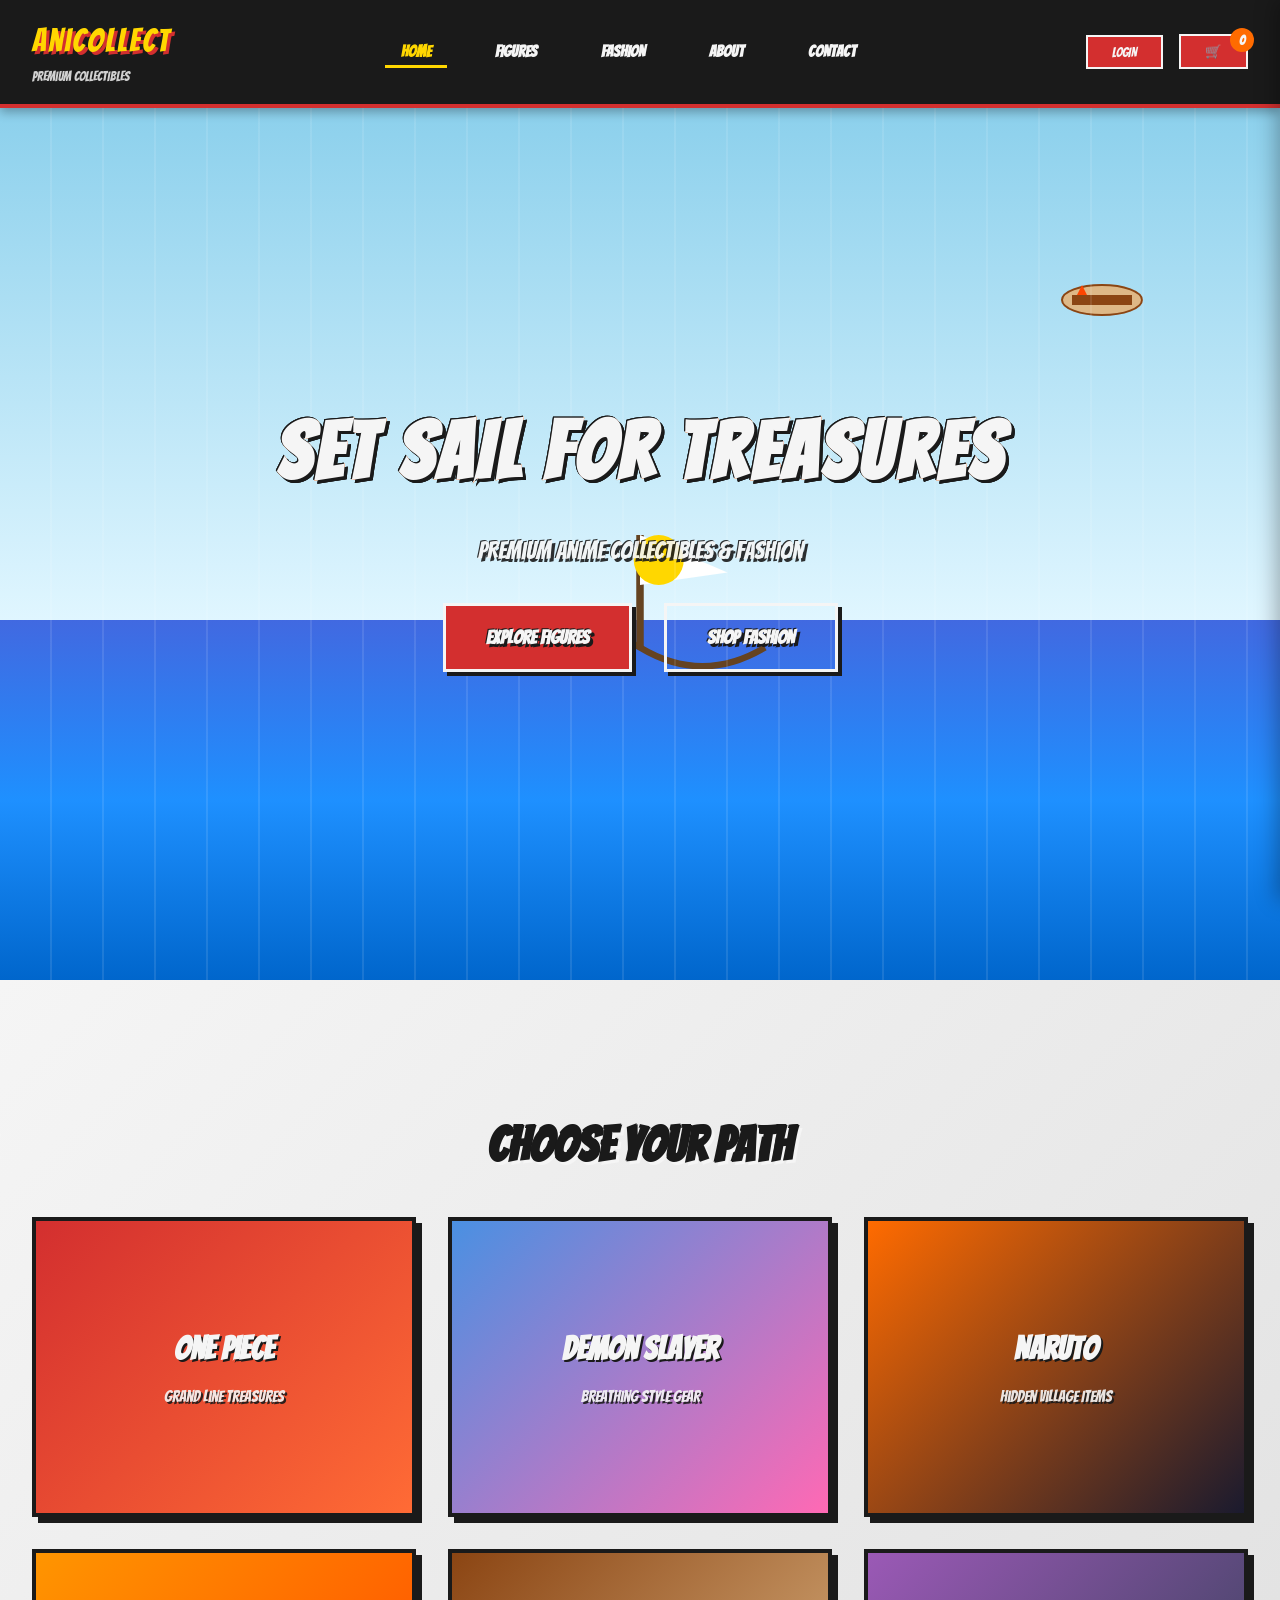
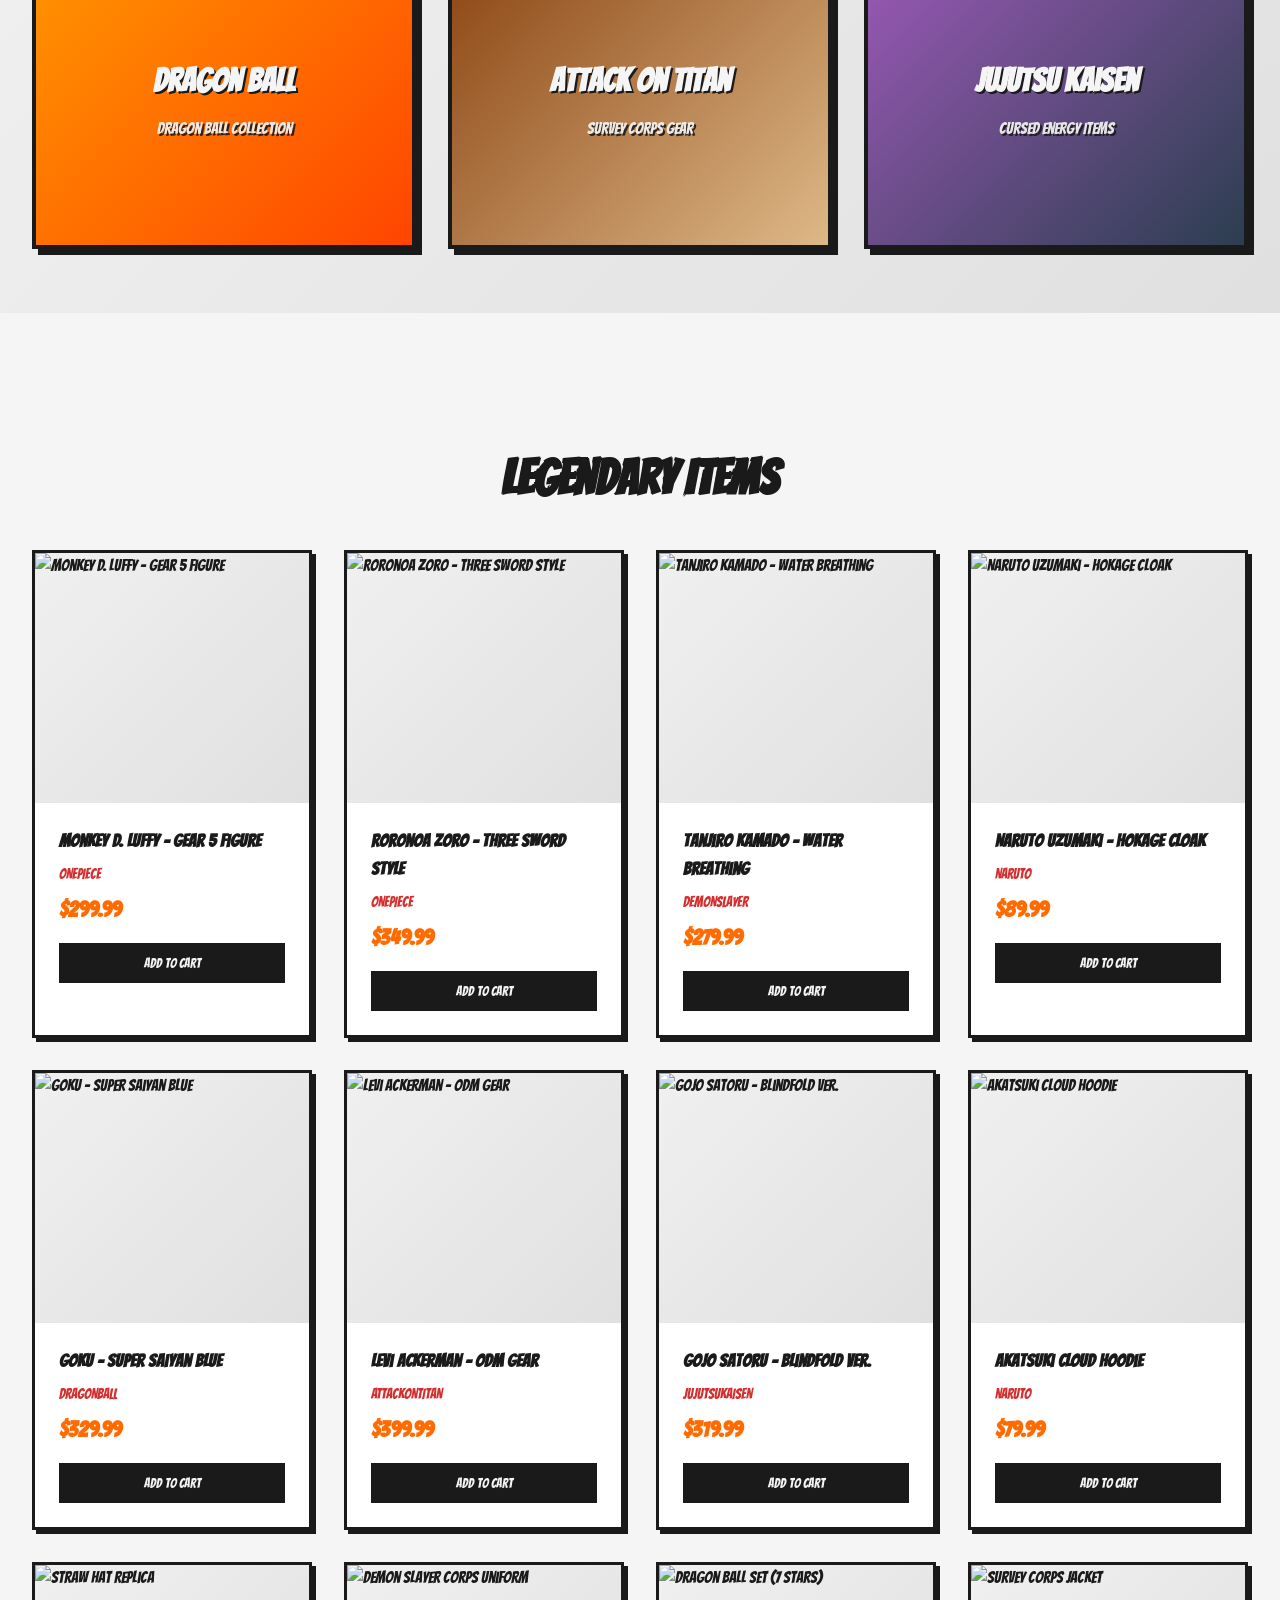
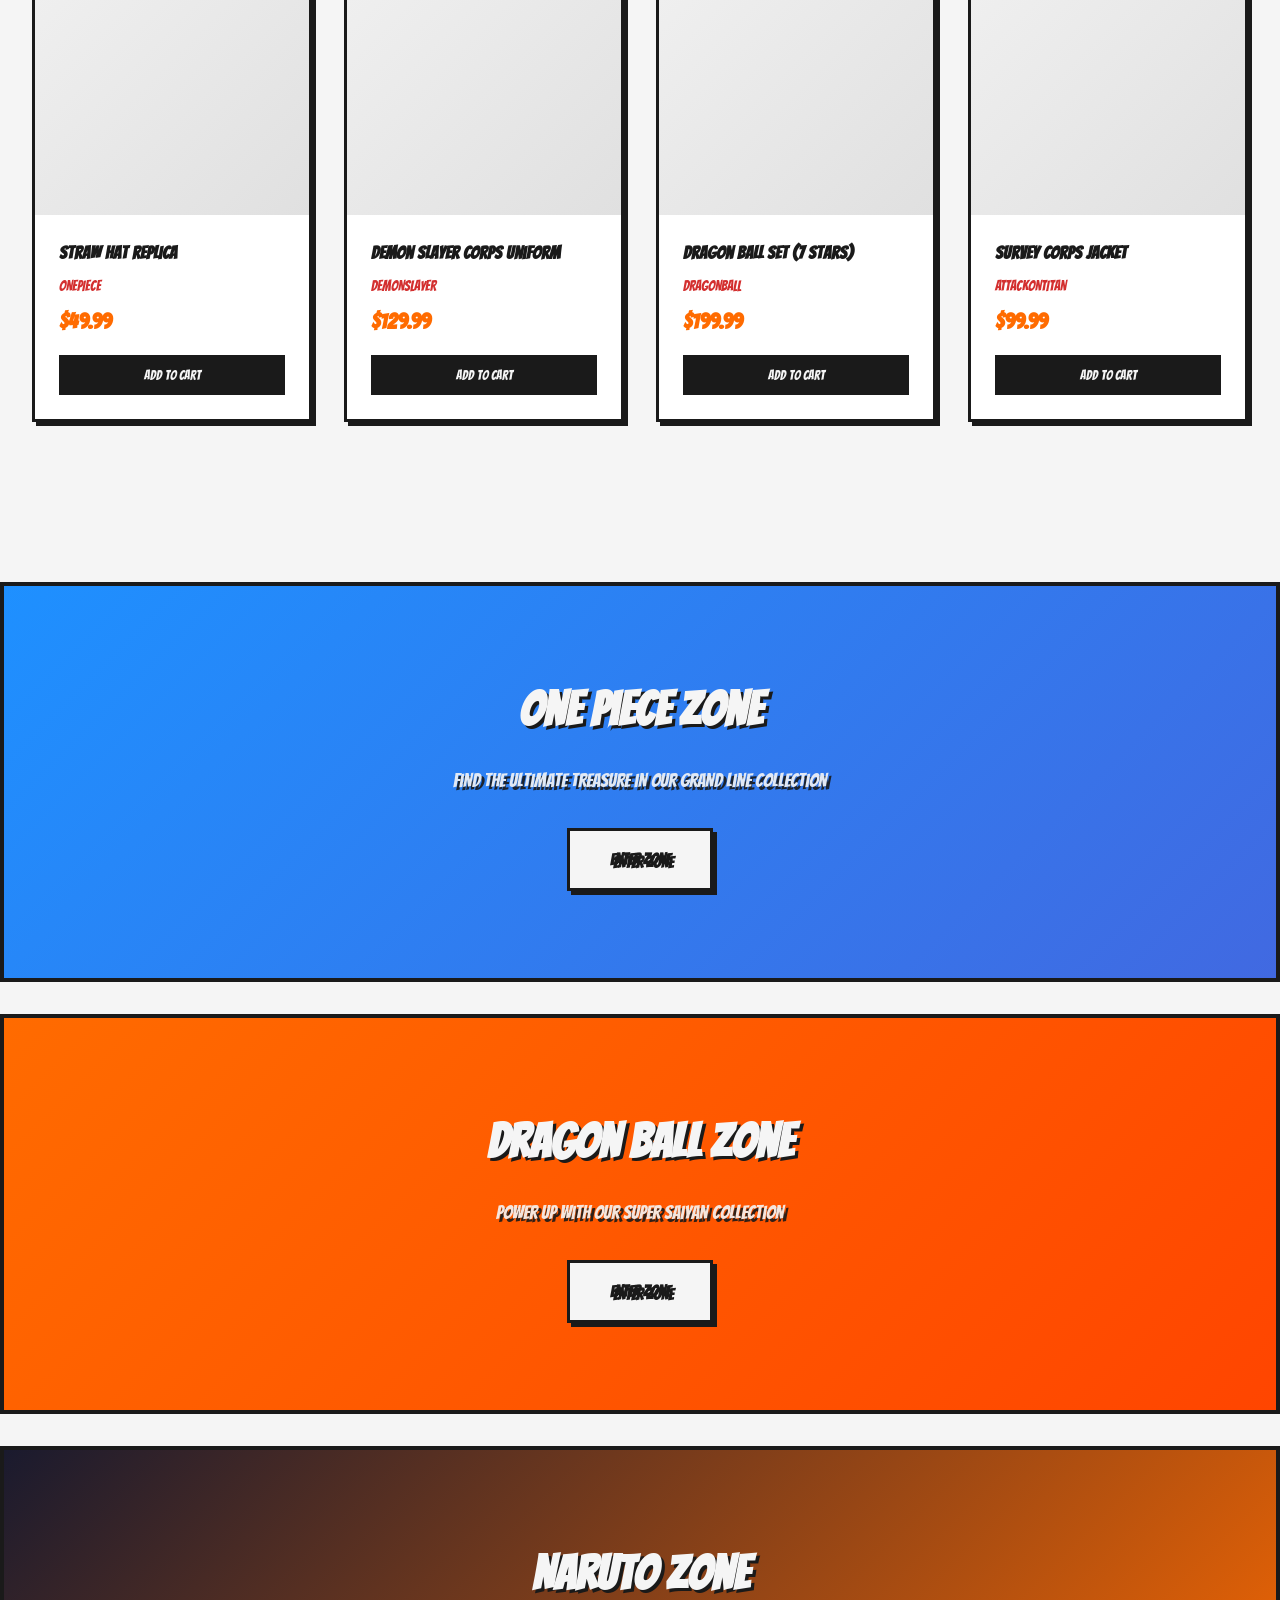
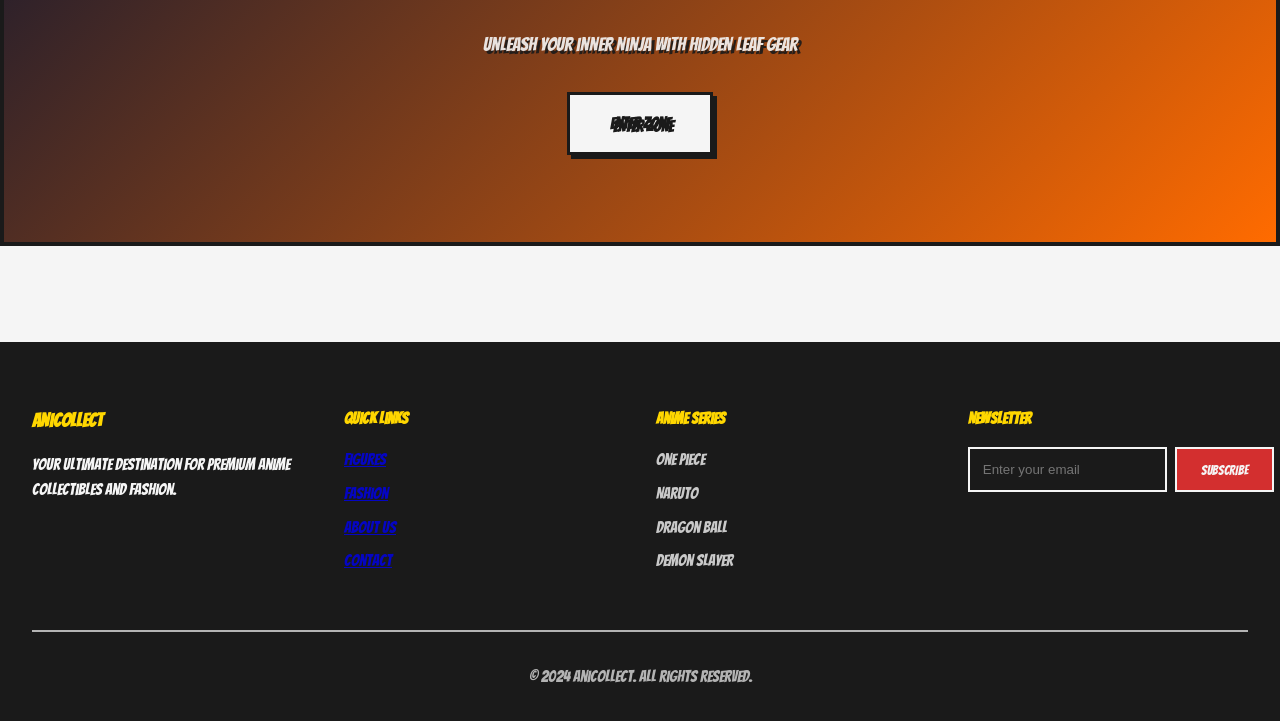
==== commit 1d986181: "update branch" ====
--- a/anime-store/index.html
+++ b/anime-store/index.html
@@ -5,196 +5,321 @@
     <meta name="viewport" content="width=device-width, initial-scale=1.0">
     <title>AniCollect - Premium Anime Collectibles & Fashion</title>
     <link rel="stylesheet" href="css/style.css">
-    <link href="https://fonts.googleapis.com/css2?family=Bangers&family=M+PLUS+1p:wght@400;700;900&display=swap" rel="stylesheet">
+    <link href="https://fonts.googleapis.com/css2?family=Bangers&family=Manga+Temple&display=swap" rel="stylesheet">
 </head>
 <body>
-    <!-- Manga Panel Background Effect -->
-    <div class="manga-bg">
-        <div class="panel panel-1"></div>
-        <div class="panel panel-2"></div>
-        <div class="panel panel-3"></div>
+    <!-- Loading Screen -->
+    <div id="loading-screen">
+        <div class="loader-container">
+            <!-- One Piece Loader -->
+            <div class="loader-onepiece active" id="loader-op">
+                <div class="ocean-waves">
+                    <div class="wave wave1"></div>
+                    <div class="wave wave2"></div>
+                    <div class="wave wave3"></div>
+                </div>
+                <div class="thousand-sunny">
+                    <svg viewBox="0 0 200 150" class="sunny-ship">
+                        <path d="M20,100 Q50,80 80,100 T140,100" stroke="#8B4513" stroke-width="3" fill="none"/>
+                        <line x1="80" y1="100" x2="80" y2="40" stroke="#8B4513" stroke-width="4"/>
+                        <polygon points="80,40 120,60 80,70" fill="#FFF" class="sail"/>
+                        <circle cx="90" cy="55" r="15" fill="#FFD700" class="sun-logo"/>
+                    </svg>
+                </div>
+                <div class="loading-text">Setting Sail!</div>
+            </div>
+            
+            <!-- Dragon Ball Z Loader -->
+            <div class="loader-dbz" id="loader-dbz">
+                <div class="energy-aura">
+                    <div class="aura-ring ring1"></div>
+                    <div class="aura-ring ring2"></div>
+                    <div class="aura-ring ring3"></div>
+                </div>
+                <div class="dragon-balls">
+                    <div class="db db1"><span>★</span></div>
+                    <div class="db db2"><span>★★</span></div>
+                    <div class="db db3"><span>★★★</span></div>
+                    <div class="db db4"><span>★★★★</span></div>
+                    <div class="db db5"><span>★★★★★</span></div>
+                    <div class="db db6"><span>★★★★★★</span></div>
+                    <div class="db db7"><span>★★★★★★★</span></div>
+                </div>
+                <div class="loading-text">Powering Up!</div>
+            </div>
+            
+            <!-- Naruto Loader -->
+            <div class="loader-naruto" id="loader-naruto">
+                <div class="rasengan">
+                    <div class="rasen-core"></div>
+                    <div class="rasen-spin spin1"></div>
+                    <div class="rasen-spin spin2"></div>
+                    <div class="rasen-spin spin3"></div>
+                </div>
+                <div class="konoha-symbol">
+                    <svg viewBox="0 0 100 100">
+                        <path d="M50,10 C70,30 80,50 70,70 C60,90 40,90 30,70 C20,50 30,30 50,10" stroke="#FF4500" stroke-width="3" fill="none"/>
+                        <line x1="50" y1="25" x2="50" y2="75" stroke="#FF4500" stroke-width="2"/>
+                        <line x1="35" y1="40" x2="65" y2="40" stroke="#FF4500" stroke-width="2"/>
+                    </svg>
+                </div>
+                <div class="loading-text">Believe It!</div>
+            </div>
+            
+            <!-- Demon Slayer Loader -->
+            <div class="loader-demonslayer" id="loader-ds">
+                <div class="water-breathing">
+                    <div class="water-drop drop1"></div>
+                    <div class="water-drop drop2"></div>
+                    <div class="water-drop drop3"></div>
+                    <div class="water-drop drop4"></div>
+                </div>
+                <div class="katana-slash"></div>
+                <div class="loading-text">Breathing Style!</div>
+            </div>
+        </div>
+    </div>
+
+    <!-- Login/Signup Modal -->
+    <div id="auth-modal" class="modal">
+        <div class="modal-content auth-container">
+            <span class="close-btn" onclick="closeAuthModal()">&times;</span>
+            <div class="auth-tabs">
+                <button class="auth-tab active" onclick="showLogin()">Login</button>
+                <button class="auth-tab" onclick="showSignup()">Sign Up</button>
+            </div>
+            
+            <form id="login-form" class="auth-form active">
+                <h2>Welcome Back!</h2>
+                <div class="input-group">
+                    <input type="email" placeholder="Email" required>
+                    <span class="input-border"></span>
+                </div>
+                <div class="input-group">
+                    <input type="password" placeholder="Password" required>
+                    <span class="input-border"></span>
+                </div>
+                <button type="submit" class="btn-primary">Login</button>
+                <p class="forgot-pass">Forgot Password?</p>
+            </form>
+            
+            <form id="signup-form" class="auth-form">
+                <h2>Join the Crew!</h2>
+                <div class="input-group">
+                    <input type="text" placeholder="Username" required>
+                    <span class="input-border"></span>
+                </div>
+                <div class="input-group">
+                    <input type="email" placeholder="Email" required>
+                    <span class="input-border"></span>
+                </div>
+                <div class="input-group">
+                    <input type="password" placeholder="Password" required>
+                    <span class="input-border"></span>
+                </div>
+                <button type="submit" class="btn-primary">Sign Up</button>
+            </form>
+        </div>
+    </div>
+
+    <!-- Product Details Modal -->
+    <div id="product-modal" class="modal">
+        <div class="modal-content product-detail">
+            <span class="close-btn" onclick="closeProductModal()">&times;</span>
+            <div class="product-detail-content">
+                <div class="product-image-large">
+                    <img id="detail-img" src="" alt="">
+                </div>
+                <div class="product-info-large">
+                    <h2 id="detail-title"></h2>
+                    <p class="anime-tag" id="detail-anime"></p>
+                    <p class="price-large" id="detail-price"></p>
+                    <p id="detail-desc"></p>
+                    <div class="size-selector" id="size-section">
+                        <label>Size:</label>
+                        <select id="detail-size">
+                            <option>S</option>
+                            <option>M</option>
+                            <option>L</option>
+                            <option>XL</option>
+                            <option>XXL</option>
+                        </select>
+                    </div>
+                    <div class="quantity-selector">
+                        <label>Quantity:</label>
+                        <input type="number" id="detail-qty" value="1" min="1">
+                    </div>
+                    <button class="btn-primary" onclick="addToCartFromDetail()">Add to Cart</button>
+                </div>
+            </div>
+        </div>
+    </div>
+
+    <!-- Navigation -->
+    <nav class="navbar">
+        <div class="nav-brand">
+            <span class="brand-text">AniCollect</span>
+            <span class="brand-subtitle">Premium Collectibles</span>
+        </div>
+        <ul class="nav-links">
+            <li><a href="index.html" class="active">Home</a></li>
+            <li><a href="pages/figures.html">Figures</a></li>
+            <li><a href="pages/fashion.html">Fashion</a></li>
+            <li><a href="pages/about.html">About</a></li>
+            <li><a href="pages/contact.html">Contact</a></li>
+        </ul>
+        <div class="nav-actions">
+            <button class="nav-btn" onclick="openAuthModal()">
+                <span>Login</span>
+            </button>
+            <button class="cart-btn" onclick="toggleCart()">
+                <span class="cart-count" id="cart-count">0</span>
+                <span>🛒</span>
+            </button>
+        </div>
+        <div class="mobile-menu" onclick="toggleMobileMenu()">☰</div>
+    </nav>
+
+    <!-- Shopping Cart Sidebar -->
+    <div id="cart-sidebar" class="cart-sidebar">
+        <div class="cart-header">
+            <h3>Your Cart</h3>
+            <span class="close-cart" onclick="toggleCart()">&times;</span>
+        </div>
+        <div class="cart-items" id="cart-items"></div>
+        <div class="cart-footer">
+            <div class="cart-total">
+                <span>Total:</span>
+                <span id="cart-total">$0.00</span>
+            </div>
+            <button class="btn-primary checkout-btn">Checkout</button>
+        </div>
+    </div>
+
+    <!-- Hero Section -->
+    <section class="hero">
+        <div class="hero-bg">
+            <div class="ocean-bg"></div>
+            <div class="sky-bg"></div>
+            <div class="sailing-ship">
+                <svg viewBox="0 0 300 200" class="ship-svg">
+                    <path d="M50,150 Q100,120 150,150 T250,150" stroke="#654321" stroke-width="5" fill="none"/>
+                    <line x1="150" y1="150" x2="150" y2="60" stroke="#654321" stroke-width="6"/>
+                    <polygon points="150,60 220,90 150,100" fill="#FFF" class="main-sail"/>
+                    <polygon points="150,70 190,85 150,95" fill="#FFF" class="front-sail"/>
+                    <circle cx="165" cy="80" r="20" fill="#FFD700" class="jolly-roger"/>
+                </svg>
+            </div>
+            <div class="floating-strawhat">
+                <svg viewBox="0 0 100 60">
+                    <ellipse cx="50" cy="40" rx="40" ry="15" fill="#DEB887" stroke="#8B4513" stroke-width="2"/>
+                    <rect x="20" y="35" width="60" height="10" fill="#8B4513"/>
+                    <path d="M25,35 L30,25 L35,35" fill="#FF4500"/>
+                </svg>
+            </div>
+        </div>
+        <div class="hero-content">
+            <h1 class="hero-title glitch-text" data-text="SET SAIL FOR TREASURES">SET SAIL FOR TREASURES</h1>
+            <p class="hero-subtitle">Premium Anime Collectibles & Fashion</p>
+            <div class="hero-buttons">
+                <a href="pages/figures.html" class="btn-hero primary">Explore Figures</a>
+                <a href="pages/fashion.html" class="btn-hero secondary">Shop Fashion</a>
+            </div>
+        </div>
         <div class="speed-lines"></div>
-    </div>
-
-    <!-- Navigation -->
-    <nav class="manga-nav">
-        <div class="logo">
-            <span class="logo-text">ANI<span class="accent">COLLECT</span></span>
-            <div class="logo-splash"></div>
-        </div>
-        <ul class="nav-links">
-            <li><a href="index.html" class="active">HOME</a></li>
-            <li><a href="pages/figures.html">FIGURES</a></li>
-            <li><a href="pages/fashion.html">FASHION</a></li>
-            <li><a href="pages/about.html">ABOUT</a></li>
-            <li><a href="pages/contact.html">CONTACT</a></li>
-        </ul>
-        <div class="cart-icon">
-            <span class="cart-count">0</span>
-            <svg viewBox="0 0 24 24" fill="none" stroke="currentColor" stroke-width="2">
-                <circle cx="9" cy="21" r="1"/><circle cx="20" cy="21" r="1"/>
-                <path d="M1 1h4l2.68 13.39a2 2 0 0 0 2 1.61h9.72a2 2 0 0 0 2-1.61L23 6H6"/>
-            </svg>
-        </div>
-    </nav>
-
-    <!-- Hero Section with One Piece Theme -->
-    <section class="hero one-piece-theme">
-        <div class="hero-content">
-            <h1 class="manga-title">
-                <span class="title-line line-1">SET SAIL FOR</span>
-                <span class="title-line line-2 impact-text">LEGENDARY</span>
-                <span class="title-line line-3">COLLECTIBLES</span>
-            </h1>
-            <p class="hero-subtitle">Premium Figures • Limited Edition Fashion • Rare Finds</p>
-            <div class="cta-buttons">
-                <a href="pages/figures.html" class="manga-btn btn-primary">
-                    <span>BROWSE FIGURES</span>
-                    <div class="btn-effect"></div>
-                </a>
-                <a href="pages/fashion.html" class="manga-btn btn-secondary">
-                    <span>SHOP FASHION</span>
-                    <div class="btn-effect"></div>
-                </a>
+    </section>
+
+    <!-- Featured Categories -->
+    <section class="categories">
+        <h2 class="section-title">Choose Your Path</h2>
+        <div class="category-grid">
+            <div class="category-card" data-anime="onepiece">
+                <div class="category-bg onepiece-bg"></div>
+                <div class="category-content">
+                    <h3>One Piece</h3>
+                    <p>Grand Line Treasures</p>
+                </div>
+            </div>
+            <div class="category-card" data-anime="demonslayer">
+                <div class="category-bg demonslayer-bg"></div>
+                <div class="category-content">
+                    <h3>Demon Slayer</h3>
+                    <p>Breathing Style Gear</p>
+                </div>
+            </div>
+            <div class="category-card" data-anime="naruto">
+                <div class="category-bg naruto-bg"></div>
+                <div class="category-content">
+                    <h3>Naruto</h3>
+                    <p>Hidden Village Items</p>
+                </div>
+            </div>
+            <div class="category-card" data-anime="dragonball">
+                <div class="category-bg dragonball-bg"></div>
+                <div class="category-content">
+                    <h3>Dragon Ball</h3>
+                    <p>Dragon Ball Collection</p>
+                </div>
+            </div>
+            <div class="category-card" data-anime="attackontitan">
+                <div class="category-bg aot-bg"></div>
+                <div class="category-content">
+                    <h3>Attack on Titan</h3>
+                    <p>Survey Corps Gear</p>
+                </div>
+            </div>
+            <div class="category-card" data-anime="jujutsukaisen">
+                <div class="category-bg jjk-bg"></div>
+                <div class="category-content">
+                    <h3>Jujutsu Kaisen</h3>
+                    <p>Cursed Energy Items</p>
+                </div>
+            </div>
+        </div>
+    </section>
+
+    <!-- Featured Products -->
+    <section class="featured-products">
+        <h2 class="section-title">Legendary Items</h2>
+        <div class="products-grid" id="featured-products"></div>
+    </section>
+
+    <!-- Anime Zones -->
+    <section class="anime-zones">
+        <div class="zone onepiece-zone">
+            <div class="zone-content">
+                <h2>One Piece Zone</h2>
+                <p>Find the ultimate treasure in our Grand Line collection</p>
+                <a href="pages/figures.html?anime=onepiece" class="zone-btn">Enter Zone</a>
             </div>
         </div>
         
-        <!-- Animated Straw Hat -->
-        <div class="straw-hat-container">
-            <div class="straw-hat">
-                <svg viewBox="0 0 200 150" class="hat-svg">
-                    <ellipse cx="100" cy="120" rx="90" ry="25" fill="#D4A574" stroke="#000" stroke-width="3"/>
-                    <path d="M 30 120 Q 30 60 100 60 Q 170 60 170 120" fill="#D4A574" stroke="#000" stroke-width="3"/>
-                    <rect x="50" y="100" width="100" height="15" fill="#8B0000" stroke="#000" stroke-width="2"/>
-                    <line x1="60" y1="105" x2="140" y2="105" stroke="#FFD700" stroke-width="2"/>
-                </svg>
-            </div>
-            <div class="hat-shadow"></div>
-        </div>
-
-        <!-- Ocean Waves Animation -->
-        <div class="ocean-waves">
-            <div class="wave wave-1"></div>
-            <div class="wave wave-2"></div>
-            <div class="wave wave-3"></div>
-        </div>
-
-        <!-- Going Merry Ship Silhouette -->
-        <div class="ship-silhouette">
-            <svg viewBox="0 0 300 200" class="ship-svg">
-                <path d="M 50 150 L 250 150 L 230 180 L 70 180 Z" fill="#000" opacity="0.3"/>
-                <path d="M 100 150 L 100 50 L 150 70 L 150 150" fill="#000" opacity="0.3"/>
-                <path d="M 120 150 L 120 60 L 180 80 L 180 150" fill="#000" opacity="0.3"/>
-                <polygon points="100,50 140,65 100,80" fill="#fff" opacity="0.5"/>
-                <polygon points="120,60 170,75 120,90" fill="#fff" opacity="0.5"/>
-            </svg>
+        <div class="zone dragonball-zone">
+            <div class="zone-content">
+                <h2>Dragon Ball Zone</h2>
+                <p>Power up with our Super Saiyan collection</p>
+                <a href="pages/figures.html?anime=dragonball" class="zone-btn">Enter Zone</a>
+            </div>
+        </div>
+        
+        <div class="zone naruto-zone">
+            <div class="zone-content">
+                <h2>Naruto Zone</h2>
+                <p>Unleash your inner ninja with Hidden Leaf gear</p>
+                <a href="pages/fashion.html?anime=naruto" class="zone-btn">Enter Zone</a>
+            </div>
         </div>
     </section>
 
-    <!-- Featured Categories - Manga Panel Style -->
-    <section class="categories">
-        <h2 class="section-title manga-title">
-            <span>CHOOSE YOUR</span>
-            <span class="impact-text">PATH</span>
-        </h2>
-        <div class="category-grid">
-            <div class="category-card demon-slayer">
-                <div class="card-border"></div>
-                <div class="water-breathing-effect"></div>
-                <h3>ACTION FIGURES</h3>
-                <p>Demon Slayer • One Piece • Naruto</p>
-                <a href="pages/figures.html" class="card-link">EXPLORE →</a>
-            </div>
-            <div class="category-card naruto">
-                <div class="card-border"></div>
-                <div class="shuriken-spin"></div>
-                <h3>FASHION</h3>
-                <p>Streetwear • Cosplay • Accessories</p>
-                <a href="pages/fashion.html" class="card-link">DISCOVER →</a>
-            </div>
-            <div class="category-card dbz">
-                <div class="card-border"></div>
-                <div class="aura-effect"></div>
-                <h3>LIMITED EDITION</h3>
-                <p>Rare Finds • Exclusives • Pre-orders</p>
-                <a href="pages/figures.html" class="card-link">VIEW ALL →</a>
-            </div>
-        </div>
-    </section>
-
-    <!-- Trending Products -->
-    <section class="trending">
-        <h2 class="section-title manga-title">
-            <span>TRENDING</span>
-            <span class="impact-text">NOW</span>
-        </h2>
-        <div class="product-scroller">
-            <div class="product-card">
-                <div class="product-image">
-                    <div class="placeholder-art demon-slayer-art"></div>
-                </div>
-                <h4>Tanjiro Kamado</h4>
-                <p class="anime-source">Demon Slayer</p>
-                <p class="price">$89.99</p>
-                <button class="add-to-cart">ADD TO CART</button>
-            </div>
-            <div class="product-card">
-                <div class="product-image">
-                    <div class="placeholder-art one-piece-art"></div>
-                </div>
-                <h4>Luffy Gear 5</h4>
-                <p class="anime-source">One Piece</p>
-                <p class="price">$129.99</p>
-                <button class="add-to-cart">ADD TO CART</button>
-            </div>
-            <div class="product-card">
-                <div class="product-image">
-                    <div class="placeholder-art naruto-art"></div>
-                </div>
-                <h4>Naruto Sage Mode</h4>
-                <p class="anime-source">Naruto</p>
-                <p class="price">$99.99</p>
-                <button class="add-to-cart">ADD TO CART</button>
-            </div>
-            <div class="product-card">
-                <div class="product-image">
-                    <div class="placeholder-art dbz-art"></div>
-                </div>
-                <h4>Goku Ultra Instinct</h4>
-                <p class="anime-source">Dragon Ball Z</p>
-                <p class="price">$149.99</p>
-                <button class="add-to-cart">ADD TO CART</button>
-            </div>
-        </div>
-    </section>
-
-    <!-- Newsletter Signup -->
-    <section class="newsletter">
-        <div class="newsletter-content">
-            <h2 class="manga-title">JOIN THE CREW</h2>
-            <p>Get exclusive drops, early access & secret sales</p>
-            <form class="newsletter-form">
-                <input type="email" placeholder="YOUR EMAIL ADDRESS" required>
-                <button type="submit" class="manga-btn btn-primary">
-                    <span>SUBSCRIBE</span>
-                    <div class="btn-effect"></div>
-                </button>
-            </form>
-        </div>
-        <div class="scroll-indicator">
-            <div class="scroll-arrow"></div>
-        </div>
-    </section>
-
     <!-- Footer -->
-    <footer class="manga-footer">
+    <footer class="footer">
         <div class="footer-content">
             <div class="footer-section">
-                <h3>ANI<span class="accent">COLLECT</span></h3>
+                <h3>AniCollect</h3>
                 <p>Your ultimate destination for premium anime collectibles and fashion.</p>
             </div>
             <div class="footer-section">
-                <h4>QUICK LINKS</h4>
+                <h4>Quick Links</h4>
                 <ul>
                     <li><a href="pages/figures.html">Figures</a></li>
                     <li><a href="pages/fashion.html">Fashion</a></li>
@@ -203,13 +328,20 @@
                 </ul>
             </div>
             <div class="footer-section">
-                <h4>FOLLOW US</h4>
-                <div class="social-links">
-                    <a href="#" class="social-icon">TW</a>
-                    <a href="#" class="social-icon">IG</a>
-                    <a href="#" class="social-icon">YT</a>
-                    <a href="#" class="social-icon">DC</a>
-                </div>
+                <h4>Anime Series</h4>
+                <ul>
+                    <li>One Piece</li>
+                    <li>Naruto</li>
+                    <li>Dragon Ball</li>
+                    <li>Demon Slayer</li>
+                </ul>
+            </div>
+            <div class="footer-section">
+                <h4>Newsletter</h4>
+                <form class="newsletter-form">
+                    <input type="email" placeholder="Enter your email">
+                    <button type="submit">Subscribe</button>
+                </form>
             </div>
         </div>
         <div class="footer-bottom">
--- a/anime-store/css/style.css
+++ b/anime-store/css/style.css
@@ -1,88 +1,713 @@
-/* ========================================
-   ANICOLLECT - MANGA/ANIME STYLE CSS
-   Hand-drawn aesthetic, no emojis
-   ======================================== */
-
-:root {
-    --ink-black: #1a1a1a;
-    --paper-white: #f5f1e8;
-    --manga-panel: #fffef9;
-    --accent-red: #c41e3a;
-    --accent-orange: #ff6b35;
-    --accent-yellow: #ffd700;
-    --accent-blue: #4a90d9;
-    --accent-green: #2d5016;
-    --border-thick: 3px solid var(--ink-black);
-    --border-thin: 1px solid var(--ink-black);
-    --shadow-hard: 4px 4px 0px var(--ink-black);
-    --shadow-soft: 2px 2px 0px rgba(0,0,0,0.2);
-}
-
+/* ===== RESET & BASE STYLES ===== */
 * {
     margin: 0;
     padding: 0;
     box-sizing: border-box;
 }
 
+:root {
+    --onepiece-primary: #D32F2F;
+    --onepiece-secondary: #FFD700;
+    --naruto-primary: #FF6B00;
+    --naruto-secondary: #1a1a2e;
+    --dragonball-primary: #FF9500;
+    --dragonball-secondary: #FF4500;
+    --demonslayer-primary: #4A90E2;
+    --demonslayer-secondary: #FF69B4;
+    --aot-primary: #8B4513;
+    --aot-secondary: #DEB887;
+    --jjk-primary: #9B59B6;
+    --jjk-secondary: #2C3E50;
+    --manga-black: #1a1a1a;
+    --manga-white: #f5f5f5;
+    --border-thick: 3px solid var(--manga-black);
+    --shadow-hard: 4px 4px 0px var(--manga-black);
+    --shadow-soft: 0 4px 6px rgba(0,0,0,0.1);
+}
+
 body {
-    font-family: 'M PLUS 1p', sans-serif;
-    background-color: var(--paper-white);
-    color: var(--ink-black);
+    font-family: 'Manga Temple', 'Bangers', cursive, sans-serif;
+    background: var(--manga-white);
+    color: var(--manga-black);
     overflow-x: hidden;
     line-height: 1.6;
 }
 
-/* ========================================
-   MANGA BACKGROUND EFFECTS
-   ======================================== */
-
-.manga-bg {
+/* ===== LOADING SCREEN ===== */
+#loading-screen {
     position: fixed;
     top: 0;
     left: 0;
     width: 100%;
     height: 100%;
-    z-index: -1;
+    background: linear-gradient(135deg, #1a1a2e 0%, #16213e 50%, #0f3460 100%);
+    z-index: 10000;
+    display: flex;
+    justify-content: center;
+    align-items: center;
+    transition: opacity 0.5s ease, visibility 0.5s ease;
+}
+
+#loading-screen.hidden {
+    opacity: 0;
+    visibility: hidden;
+}
+
+.loader-container {
+    position: relative;
+    width: 100%;
+    height: 100%;
+}
+
+/* One Piece Loader */
+.loader-onepiece {
+    position: absolute;
+    width: 100%;
+    height: 100%;
+    display: none;
+    justify-content: center;
+    align-items: center;
+    flex-direction: column;
+}
+
+.loader-onepiece.active {
+    display: flex;
+}
+
+.ocean-waves {
+    position: absolute;
+    bottom: 0;
+    width: 100%;
+    height: 30%;
     overflow: hidden;
 }
 
-.panel {
-    position: absolute;
-    border: var(--border-thick);
-    background: var(--manga-panel);
-    opacity: 0.5;
-}
-
-.panel-1 {
-    top: 10%;
-    left: 5%;
+.wave {
+    position: absolute;
+    bottom: 0;
+    width: 200%;
+    height: 100%;
+    background: url("data:image/svg+xml,%3Csvg xmlns='http://www.w3.org/2000/svg' viewBox='0 0 1200 320'%3E%3Cpath d='M0,160 C150,280 300,40 450,160 C600,280 750,40 900,160 C1050,280 1200,40 1350,160 L1350,320 L0,320 Z' fill='%234169E1' opacity='0.6'/%3E%3C/svg%3E");
+    background-size: 50% 100%;
+    animation: wave-move 3s ease-in-out infinite;
+}
+
+.wave1 { animation-delay: 0s; opacity: 0.8; }
+.wave2 { animation-delay: -1s; opacity: 0.6; }
+.wave3 { animation-delay: -2s; opacity: 0.4; }
+
+@keyframes wave-move {
+    0%, 100% { transform: translateX(0) translateY(0); }
+    50% { transform: translateX(-25%) translateY(-10px); }
+}
+
+.thousand-sunny {
+    position: relative;
     width: 300px;
+    height: 200px;
+    animation: ship-rock 2s ease-in-out infinite;
+}
+
+.sunny-ship {
+    width: 100%;
+    height: 100%;
+}
+
+.sail {
+    animation: sail-flutter 1s ease-in-out infinite alternate;
+    transform-origin: left center;
+}
+
+.sun-logo {
+    animation: sun-pulse 1.5s ease-in-out infinite;
+}
+
+@keyframes ship-rock {
+    0%, 100% { transform: rotate(-3deg) translateY(0); }
+    50% { transform: rotate(3deg) translateY(-10px); }
+}
+
+@keyframes sail-flutter {
+    0% { transform: scaleX(1); }
+    100% { transform: scaleX(1.05); }
+}
+
+@keyframes sun-pulse {
+    0%, 100% { transform: scale(1); box-shadow: 0 0 20px #FFD700; }
+    50% { transform: scale(1.1); box-shadow: 0 0 40px #FFD700; }
+}
+
+/* Dragon Ball Z Loader */
+.loader-dbz {
+    position: absolute;
+    width: 100%;
+    height: 100%;
+    display: none;
+    justify-content: center;
+    align-items: center;
+    flex-direction: column;
+    background: linear-gradient(135deg, #FF6B00 0%, #FF4500 100%);
+}
+
+.loader-dbz.active {
+    display: flex;
+}
+
+.energy-aura {
+    position: relative;
+    width: 300px;
+    height: 300px;
+}
+
+.aura-ring {
+    position: absolute;
+    border-radius: 50%;
+    border: 4px solid #FFD700;
+    animation: aura-expand 2s ease-out infinite;
+}
+
+.ring1 {
+    width: 100%;
+    height: 100%;
+    top: 0;
+    left: 0;
+    animation-delay: 0s;
+}
+
+.ring2 {
+    width: 70%;
+    height: 70%;
+    top: 15%;
+    left: 15%;
+    animation-delay: -0.5s;
+    border-color: #FFF;
+}
+
+.ring3 {
+    width: 40%;
+    height: 40%;
+    top: 30%;
+    left: 30%;
+    animation-delay: -1s;
+    border-color: #FF6B00;
+}
+
+@keyframes aura-expand {
+    0% { transform: scale(0.5); opacity: 1; }
+    100% { transform: scale(1.5); opacity: 0; }
+}
+
+.dragon-balls {
+    position: absolute;
+    width: 400px;
     height: 400px;
-    transform: rotate(-5deg);
-    animation: floatPanel 8s ease-in-out infinite;
-}
-
-.panel-2 {
-    top: 60%;
+    top: 50%;
+    left: 50%;
+    transform: translate(-50%, -50%);
+}
+
+.db {
+    position: absolute;
+    width: 50px;
+    height: 50px;
+    background: radial-gradient(circle at 30% 30%, #FF6B00, #FF4500);
+    border-radius: 50%;
+    display: flex;
+    justify-content: center;
+    align-items: center;
+    color: #FFD700;
+    font-size: 20px;
+    box-shadow: 0 0 20px #FFD700;
+    animation: db-float 3s ease-in-out infinite;
+}
+
+.db1 { top: 0%; left: 50%; animation-delay: 0s; }
+.db2 { top: 14%; right: 10%; animation-delay: -0.5s; }
+.db3 { top: 50%; right: 0%; animation-delay: -1s; }
+.db4 { bottom: 14%; right: 10%; animation-delay: -1.5s; }
+.db5 { bottom: 0%; left: 50%; animation-delay: -2s; }
+.db6 { bottom: 14%; left: 10%; animation-delay: -2.5s; }
+.db7 { top: 50%; left: 0%; animation-delay: -3s; }
+
+@keyframes db-float {
+    0%, 100% { transform: translateY(0) rotate(0deg); }
+    50% { transform: translateY(-10px) rotate(180deg); }
+}
+
+/* Naruto Loader */
+.loader-naruto {
+    position: absolute;
+    width: 100%;
+    height: 100%;
+    display: none;
+    justify-content: center;
+    align-items: center;
+    flex-direction: column;
+    background: linear-gradient(135deg, #1a1a2e 0%, #FF6B00 100%);
+}
+
+.loader-naruto.active {
+    display: flex;
+}
+
+.rasengan {
+    position: relative;
+    width: 200px;
+    height: 200px;
+}
+
+.rasen-core {
+    position: absolute;
+    width: 60px;
+    height: 60px;
+    background: radial-gradient(circle, #FFF, #4A90E2);
+    border-radius: 50%;
+    top: 50%;
+    left: 50%;
+    transform: translate(-50%, -50%);
+    box-shadow: 0 0 40px #4A90E2, 0 0 80px #FFF;
+    animation: core-pulse 0.5s ease-in-out infinite alternate;
+}
+
+.rasen-spin {
+    position: absolute;
+    width: 100%;
+    height: 100%;
+    border: 3px solid #4A90E2;
+    border-radius: 50%;
+    animation: rasen-rotate 1s linear infinite;
+}
+
+.spin1 { animation-delay: 0s; border-top-color: transparent; }
+.spin2 { animation-delay: -0.3s; border-right-color: transparent; }
+.spin3 { animation-delay: -0.6s; border-bottom-color: transparent; }
+
+@keyframes core-pulse {
+    0% { transform: translate(-50%, -50%) scale(1); }
+    100% { transform: translate(-50%, -50%) scale(1.2); }
+}
+
+@keyframes rasen-rotate {
+    0% { transform: rotate(0deg); }
+    100% { transform: rotate(360deg); }
+}
+
+.konoha-symbol {
+    position: absolute;
+    width: 100px;
+    height: 100px;
+    top: 50%;
+    left: 50%;
+    transform: translate(-50%, -50%);
+    animation: symbol-pulse 2s ease-in-out infinite;
+}
+
+@keyframes symbol-pulse {
+    0%, 100% { opacity: 0.6; transform: translate(-50%, -50%) scale(1); }
+    50% { opacity: 1; transform: translate(-50%, -50%) scale(1.1); }
+}
+
+/* Demon Slayer Loader */
+.loader-demonslayer {
+    position: absolute;
+    width: 100%;
+    height: 100%;
+    display: none;
+    justify-content: center;
+    align-items: center;
+    flex-direction: column;
+    background: linear-gradient(135deg, #1a1a2e 0%, #4A90E2 50%, #FF69B4 100%);
+}
+
+.loader-demonslayer.active {
+    display: flex;
+}
+
+.water-breathing {
+    position: relative;
+    width: 400px;
+    height: 400px;
+}
+
+.water-drop {
+    position: absolute;
+    width: 30px;
+    height: 30px;
+    background: radial-gradient(circle, #FFF, #4A90E2);
+    border-radius: 50% 50% 50% 0;
+    animation: drop-fall 2s ease-in-out infinite;
+}
+
+.drop1 { top: 0%; left: 50%; animation-delay: 0s; }
+.drop2 { top: 25%; right: 10%; animation-delay: -0.5s; }
+.drop3 { bottom: 25%; left: 10%; animation-delay: -1s; }
+.drop4 { bottom: 0%; right: 50%; animation-delay: -1.5s; }
+
+@keyframes drop-fall {
+    0%, 100% { transform: translateY(0) rotate(0deg); opacity: 1; }
+    50% { transform: translateY(100px) rotate(180deg); opacity: 0.5; }
+}
+
+.katana-slash {
+    position: absolute;
+    width: 300px;
+    height: 4px;
+    background: linear-gradient(90deg, transparent, #FFF, #4A90E2, transparent);
+    top: 50%;
+    left: 50%;
+    transform: translate(-50%, -50%) rotate(-45deg);
+    animation: slash-effect 1.5s ease-in-out infinite;
+    box-shadow: 0 0 20px #4A90E2;
+}
+
+@keyframes slash-effect {
+    0%, 100% { width: 0; opacity: 0; }
+    50% { width: 300px; opacity: 1; }
+}
+
+.loading-text {
+    position: absolute;
+    bottom: 10%;
+    font-size: 2rem;
+    color: #FFF;
+    text-transform: uppercase;
+    letter-spacing: 4px;
+    animation: text-flicker 1s ease-in-out infinite;
+    text-shadow: 2px 2px 0 var(--manga-black);
+}
+
+@keyframes text-flicker {
+    0%, 100% { opacity: 1; }
+    50% { opacity: 0.7; }
+}
+
+/* ===== NAVIGATION ===== */
+.navbar {
+    position: fixed;
+    top: 0;
+    left: 0;
+    width: 100%;
+    background: var(--manga-black);
+    color: var(--manga-white);
+    padding: 1rem 2rem;
+    display: flex;
+    justify-content: space-between;
+    align-items: center;
+    z-index: 1000;
+    border-bottom: 4px solid var(--onepiece-primary);
+    box-shadow: 0 4px 10px rgba(0,0,0,0.3);
+}
+
+.nav-brand {
+    display: flex;
+    flex-direction: column;
+}
+
+.brand-text {
+    font-family: 'Bangers', cursive;
+    font-size: 2rem;
+    color: var(--onepiece-secondary);
+    text-shadow: 3px 3px 0 var(--onepiece-primary);
+    letter-spacing: 2px;
+}
+
+.brand-subtitle {
+    font-size: 0.8rem;
+    color: #FFF;
+    opacity: 0.8;
+}
+
+.nav-links {
+    display: flex;
+    list-style: none;
+    gap: 2rem;
+}
+
+.nav-links a {
+    color: var(--manga-white);
+    text-decoration: none;
+    font-weight: bold;
+    text-transform: uppercase;
+    padding: 0.5rem 1rem;
+    position: relative;
+    transition: all 0.3s ease;
+}
+
+.nav-links a::before {
+    content: '';
+    position: absolute;
+    bottom: 0;
+    left: 0;
+    width: 0;
+    height: 3px;
+    background: var(--onepiece-secondary);
+    transition: width 0.3s ease;
+}
+
+.nav-links a:hover::before,
+.nav-links a.active::before {
+    width: 100%;
+}
+
+.nav-links a:hover,
+.nav-links a.active {
+    color: var(--onepiece-secondary);
+}
+
+.nav-actions {
+    display: flex;
+    gap: 1rem;
+    align-items: center;
+}
+
+.nav-btn,
+.cart-btn {
+    background: var(--onepiece-primary);
+    color: var(--manga-white);
+    border: 2px solid var(--manga-white);
+    padding: 0.5rem 1.5rem;
+    cursor: pointer;
+    font-family: 'Bangers', cursive;
+    text-transform: uppercase;
+    transition: all 0.3s ease;
+    box-shadow: 2px 2px 0 var(--manga-black);
+}
+
+.nav-btn:hover,
+.cart-btn:hover {
+    transform: translate(-2px, -2px);
+    box-shadow: 4px 4px 0 var(--manga-black);
+    background: var(--onepiece-secondary);
+    color: var(--manga-black);
+}
+
+.cart-btn {
+    position: relative;
+}
+
+.cart-count {
+    position: absolute;
+    top: -8px;
+    right: -8px;
+    background: var(--naruto-primary);
+    color: var(--manga-white);
+    border-radius: 50%;
+    width: 24px;
+    height: 24px;
+    display: flex;
+    justify-content: center;
+    align-items: center;
+    font-size: 0.8rem;
+    font-weight: bold;
+}
+
+.mobile-menu {
+    display: none;
+    font-size: 2rem;
+    cursor: pointer;
+}
+
+/* ===== CART SIDEBAR ===== */
+.cart-sidebar {
+    position: fixed;
+    top: 0;
+    right: -400px;
+    width: 400px;
+    height: 100vh;
+    background: var(--manga-white);
+    border-left: 4px solid var(--manga-black);
+    z-index: 2000;
+    transition: right 0.3s ease;
+    display: flex;
+    flex-direction: column;
+    box-shadow: -4px 0 20px rgba(0,0,0,0.3);
+}
+
+.cart-sidebar.open {
+    right: 0;
+}
+
+.cart-header {
+    background: var(--manga-black);
+    color: var(--manga-white);
+    padding: 1.5rem;
+    display: flex;
+    justify-content: space-between;
+    align-items: center;
+    border-bottom: 4px solid var(--onepiece-primary);
+}
+
+.cart-header h3 {
+    font-family: 'Bangers', cursive;
+    font-size: 1.5rem;
+}
+
+.close-cart {
+    font-size: 2rem;
+    cursor: pointer;
+    transition: transform 0.3s ease;
+}
+
+.close-cart:hover {
+    transform: rotate(90deg);
+}
+
+.cart-items {
+    flex: 1;
+    overflow-y: auto;
+    padding: 1rem;
+}
+
+.cart-item {
+    display: flex;
+    gap: 1rem;
+    padding: 1rem;
+    border: 2px solid var(--manga-black);
+    margin-bottom: 1rem;
+    box-shadow: 2px 2px 0 var(--manga-black);
+    background: #FFF;
+}
+
+.cart-item img {
+    width: 80px;
+    height: 80px;
+    object-fit: cover;
+    border: 2px solid var(--manga-black);
+}
+
+.cart-item-info {
+    flex: 1;
+}
+
+.cart-item-title {
+    font-weight: bold;
+    margin-bottom: 0.5rem;
+}
+
+.cart-item-price {
+    color: var(--onepiece-primary);
+    font-weight: bold;
+}
+
+.cart-item-remove {
+    background: var(--onepiece-primary);
+    color: var(--manga-white);
+    border: none;
+    padding: 0.3rem 0.8rem;
+    cursor: pointer;
+    font-size: 0.8rem;
+    margin-top: 0.5rem;
+}
+
+.cart-footer {
+    padding: 1.5rem;
+    border-top: 4px solid var(--manga-black);
+    background: #f9f9f9;
+}
+
+.cart-total {
+    display: flex;
+    justify-content: space-between;
+    font-size: 1.2rem;
+    font-weight: bold;
+    margin-bottom: 1rem;
+}
+
+.checkout-btn {
+    width: 100%;
+    padding: 1rem;
+    font-size: 1.1rem;
+}
+
+/* ===== HERO SECTION ===== */
+.hero {
+    position: relative;
+    height: 100vh;
+    display: flex;
+    justify-content: center;
+    align-items: center;
+    overflow: hidden;
+    margin-top: 80px;
+}
+
+.hero-bg {
+    position: absolute;
+    top: 0;
+    left: 0;
+    width: 100%;
+    height: 100%;
+}
+
+.sky-bg {
+    position: absolute;
+    top: 0;
+    left: 0;
+    width: 100%;
+    height: 60%;
+    background: linear-gradient(180deg, #87CEEB 0%, #E0F6FF 100%);
+}
+
+.ocean-bg {
+    position: absolute;
+    bottom: 0;
+    left: 0;
+    width: 100%;
+    height: 40%;
+    background: linear-gradient(180deg, #4169E1 0%, #1E90FF 50%, #0066CC 100%);
+}
+
+.sailing-ship {
+    position: absolute;
+    bottom: 30%;
+    left: 50%;
+    transform: translateX(-50%);
+    width: 400px;
+    height: 250px;
+    animation: ship-sail 4s ease-in-out infinite;
+}
+
+.ship-svg {
+    width: 100%;
+    height: 100%;
+}
+
+.main-sail,
+.front-sail {
+    animation: sail-wave 2s ease-in-out infinite alternate;
+    transform-origin: bottom center;
+}
+
+.jolly-roger {
+    animation: roger-pulse 2s ease-in-out infinite;
+}
+
+@keyframes ship-sail {
+    0%, 100% { transform: translateX(-50%) translateY(0) rotate(-2deg); }
+    50% { transform: translateX(-50%) translateY(-20px) rotate(2deg); }
+}
+
+@keyframes sail-wave {
+    0% { transform: scaleY(1); }
+    100% { transform: scaleY(1.05); }
+}
+
+@keyframes roger-pulse {
+    0%, 100% { transform: scale(1); }
+    50% { transform: scale(1.1); }
+}
+
+.floating-strawhat {
+    position: absolute;
+    top: 20%;
     right: 10%;
-    width: 250px;
-    height: 350px;
-    transform: rotate(3deg);
-    animation: floatPanel 10s ease-in-out infinite reverse;
-}
-
-.panel-3 {
-    bottom: 5%;
-    left: 15%;
-    width: 200px;
-    height: 300px;
-    transform: rotate(-2deg);
-    animation: floatPanel 12s ease-in-out infinite;
-}
-
-@keyframes floatPanel {
+    width: 100px;
+    height: 60px;
+    animation: hat-float 3s ease-in-out infinite;
+}
+
+@keyframes hat-float {
     0%, 100% { transform: translateY(0) rotate(-5deg); }
-    50% { transform: translateY(-20px) rotate(-3deg); }
+    50% { transform: translateY(-20px) rotate(5deg); }
 }
 
 .speed-lines {
@@ -95,838 +720,751 @@
         90deg,
         transparent 0px,
         transparent 50px,
-        rgba(0,0,0,0.03) 50px,
-        rgba(0,0,0,0.03) 52px
+        rgba(255,255,255,0.1) 50px,
+        rgba(255,255,255,0.1) 52px
     );
-    animation: speedLines 0.5s linear infinite;
-}
-
-@keyframes speedLines {
-    from { background-position: 0 0; }
-    to { background-position: 52px 0; }
-}
-
-/* ========================================
-   NAVIGATION - MANGA STYLE
-   ======================================== */
-
-.manga-nav {
-    display: flex;
-    justify-content: space-between;
-    align-items: center;
-    padding: 1rem 2rem;
-    background: var(--manga-panel);
-    border-bottom: var(--border-thick);
-    position: sticky;
+    animation: speed-move 0.5s linear infinite;
+    pointer-events: none;
+}
+
+@keyframes speed-move {
+    0% { transform: translateX(0); }
+    100% { transform: translateX(52px); }
+}
+
+.hero-content {
+    position: relative;
+    z-index: 10;
+    text-align: center;
+    color: var(--manga-white);
+    text-shadow: 3px 3px 0 var(--manga-black), -1px -1px 0 var(--manga-black);
+}
+
+.hero-title {
+    font-family: 'Bangers', cursive;
+    font-size: 5rem;
+    margin-bottom: 1rem;
+    letter-spacing: 4px;
+    animation: title-glitch 3s infinite;
+}
+
+.glitch-text {
+    position: relative;
+}
+
+.glitch-text::before,
+.glitch-text::after {
+    content: attr(data-text);
+    position: absolute;
     top: 0;
-    z-index: 1000;
-    box-shadow: var(--shadow-hard);
-}
-
-.logo {
-    position: relative;
-}
-
-.logo-text {
-    font-family: 'Bangers', cursive;
-    font-size: 2.5rem;
-    font-weight: 900;
-    letter-spacing: 2px;
-    color: var(--ink-black);
-    text-shadow: 2px 2px 0px rgba(0,0,0,0.1);
-}
-
-.logo-text .accent {
-    color: var(--accent-red);
-}
-
-.logo-splash {
-    position: absolute;
-    top: -10px;
-    right: -20px;
-    width: 60px;
-    height: 60px;
-    background: var(--accent-red);
-    clip-path: polygon(50% 0%, 61% 35%, 98% 35%, 68% 57%, 79% 91%, 50% 70%, 21% 91%, 32% 57%, 2% 35%, 39% 35%);
-    animation: splashPulse 2s ease-in-out infinite;
-}
-
-@keyframes splashPulse {
-    0%, 100% { transform: scale(1) rotate(0deg); }
-    50% { transform: scale(1.1) rotate(180deg); }
-}
-
-.nav-links {
-    display: flex;
-    list-style: none;
+    left: 0;
+    width: 100%;
+    height: 100%;
+}
+
+.glitch-text::before {
+    animation: glitch-1 0.3s infinite;
+    color: var(--onepiece-primary);
+    z-index: -1;
+}
+
+.glitch-text::after {
+    animation: glitch-2 0.3s infinite;
+    color: var(--onepiece-secondary);
+    z-index: -2;
+}
+
+@keyframes glitch-1 {
+    0%, 100% { transform: translate(0); }
+    20% { transform: translate(-2px, 2px); }
+    40% { transform: translate(2px, -2px); }
+    60% { transform: translate(-2px, -2px); }
+    80% { transform: translate(2px, 2px); }
+}
+
+@keyframes glitch-2 {
+    0%, 100% { transform: translate(0); }
+    20% { transform: translate(2px, -2px); }
+    40% { transform: translate(-2px, 2px); }
+    60% { transform: translate(2px, 2px); }
+    80% { transform: translate(-2px, -2px); }
+}
+
+.hero-subtitle {
+    font-size: 1.5rem;
+    margin-bottom: 2rem;
+    opacity: 0.9;
+}
+
+.hero-buttons {
+    display: flex;
     gap: 2rem;
-}
-
-.nav-links a {
-    text-decoration: none;
-    color: var(--ink-black);
-    font-weight: 700;
-    font-size: 1.1rem;
-    padding: 0.5rem 1rem;
-    border: 2px solid transparent;
-    position: relative;
-    transition: all 0.3s ease;
-    text-transform: uppercase;
-}
-
-.nav-links a::before {
-    content: '';
-    position: absolute;
-    bottom: 0;
-    left: 0;
-    width: 0;
-    height: 3px;
-    background: var(--accent-red);
-    transition: width 0.3s ease;
-}
-
-.nav-links a:hover::before,
-.nav-links a.active::before {
-    width: 100%;
-}
-
-.nav-links a:hover,
-.nav-links a.active {
-    color: var(--accent-red);
-}
-
-.cart-icon {
-    position: relative;
-    cursor: pointer;
-    padding: 0.5rem;
-}
-
-.cart-icon svg {
-    width: 28px;
-    height: 28px;
-    stroke: var(--ink-black);
-}
-
-.cart-count {
-    position: absolute;
-    top: -5px;
-    right: -5px;
-    background: var(--accent-red);
-    color: white;
-    font-size: 0.7rem;
-    font-weight: 900;
-    width: 20px;
-    height: 20px;
-    border-radius: 50%;
-    display: flex;
-    align-items: center;
     justify-content: center;
-    border: 2px solid var(--ink-black);
-}
-
-/* ========================================
-   HERO SECTION - ONE PIECE THEME
-   ======================================== */
-
-.hero {
-    min-height: 90vh;
-    display: flex;
-    align-items: center;
-    justify-content: center;
-    position: relative;
-    padding: 4rem 2rem;
-    background: linear-gradient(180deg, #87CEEB 0%, #E0F6FF 50%, #4A90D9 100%);
-    border-bottom: var(--border-thick);
-    overflow: hidden;
-}
-
-.hero-content {
-    text-align: center;
-    z-index: 10;
-    max-width: 800px;
-}
-
-.manga-title {
-    font-family: 'Bangers', cursive;
-    font-size: 4rem;
-    line-height: 1.1;
-    margin-bottom: 1.5rem;
-    text-transform: uppercase;
-}
-
-.manga-title .title-line {
-    display: block;
-    animation: titleSlideIn 1s ease-out forwards;
-    opacity: 0;
-}
-
-.manga-title .line-1 { animation-delay: 0.2s; }
-.manga-title .line-2 { animation-delay: 0.4s; font-size: 6rem; color: var(--accent-red); }
-.manga-title .line-3 { animation-delay: 0.6s; }
-
-@keyframes titleSlideIn {
-    from {
-        opacity: 0;
-        transform: translateX(-50px) skewX(-10deg);
-    }
-    to {
-        opacity: 1;
-        transform: translateX(0) skewX(0);
-    }
-}
-
-.impact-text {
-    text-shadow: 
-        3px 3px 0px var(--ink-black),
-        -1px -1px 0px rgba(255,255,255,0.5);
-    display: inline-block;
-    animation: impactPulse 0.5s ease-in-out infinite alternate;
-}
-
-@keyframes impactPulse {
-    from { transform: scale(1); }
-    to { transform: scale(1.05); }
-}
-
-.hero-subtitle {
-    font-size: 1.3rem;
-    font-weight: 700;
-    margin-bottom: 2rem;
-    color: var(--ink-black);
-    background: rgba(255,255,255,0.8);
-    padding: 0.5rem 1rem;
-    border: var(--border-thin);
-    display: inline-block;
-}
-
-.cta-buttons {
-    display: flex;
-    gap: 1.5rem;
-    justify-content: center;
-    flex-wrap: wrap;
-}
-
-/* ========================================
-   MANGA STYLE BUTTONS
-   ======================================== */
-
-.manga-btn {
-    position: relative;
-    padding: 1rem 2rem;
-    font-family: 'Bangers', cursive;
-    font-size: 1.3rem;
+}
+
+.btn-hero {
+    padding: 1rem 2.5rem;
+    font-size: 1.2rem;
     text-decoration: none;
     text-transform: uppercase;
-    border: var(--border-thick);
-    cursor: pointer;
-    overflow: hidden;
+    font-weight: bold;
+    border: 3px solid var(--manga-white);
     transition: all 0.3s ease;
-    display: inline-block;
-}
-
-.manga-btn span {
-    position: relative;
-    z-index: 2;
-}
-
-.btn-primary {
-    background: var(--accent-red);
-    color: white;
-    box-shadow: var(--shadow-hard);
-}
-
-.btn-secondary {
-    background: var(--paper-white);
-    color: var(--ink-black);
-    box-shadow: var(--shadow-hard);
-}
-
-.manga-btn:hover {
-    transform: translate(-2px, -2px);
-    box-shadow: 6px 6px 0px var(--ink-black);
-}
-
-.manga-btn:active {
-    transform: translate(2px, 2px);
-    box-shadow: 0px 0px 0px var(--ink-black);
-}
-
-.btn-effect {
-    position: absolute;
-    top: 0;
-    left: -100%;
-    width: 100%;
-    height: 100%;
-    background: linear-gradient(90deg, transparent, rgba(255,255,255,0.3), transparent);
-    transition: left 0.5s ease;
-}
-
-.manga-btn:hover .btn-effect {
-    left: 100%;
-}
-
-/* ========================================
-   STRAW HAT ANIMATION
-   ======================================== */
-
-.straw-hat-container {
-    position: absolute;
-    top: 15%;
-    right: 10%;
-    animation: hatFloat 4s ease-in-out infinite;
-}
-
-.straw-hat {
-    width: 200px;
-    height: 150px;
-}
-
-.hat-svg {
-    filter: drop-shadow(4px 4px 0px rgba(0,0,0,0.3));
-}
-
-@keyframes hatFloat {
-    0%, 100% { 
-        transform: translateY(0) rotate(-5deg); 
-    }
-    50% { 
-        transform: translateY(-30px) rotate(5deg); 
-    }
-}
-
-.hat-shadow {
-    position: absolute;
-    bottom: -20px;
-    left: 50%;
-    transform: translateX(-50%);
-    width: 150px;
-    height: 20px;
-    background: rgba(0,0,0,0.2);
-    border-radius: 50%;
-    animation: shadowScale 4s ease-in-out infinite;
-}
-
-@keyframes shadowScale {
-    0%, 100% { transform: translateX(-50%) scale(1); opacity: 0.2; }
-    50% { transform: translateX(-50%) scale(0.7); opacity: 0.1; }
-}
-
-/* ========================================
-   OCEAN WAVES ANIMATION
-   ======================================== */
-
-.ocean-waves {
-    position: absolute;
-    bottom: 0;
-    left: 0;
-    width: 100%;
-    height: 150px;
-    overflow: hidden;
-}
-
-.wave {
-    position: absolute;
-    bottom: 0;
-    left: 0;
-    width: 200%;
-    height: 100px;
-    background: url("data:image/svg+xml,%3Csvg xmlns='http://www.w3.org/2000/svg' viewBox='0 0 1200 120'%3E%3Cpath d='M0,60 C150,120 300,0 450,60 C600,120 750,0 900,60 C1050,120 1200,0 1350,60 L1350,120 L0,120 Z' fill='%234A90D9'/%3E%3C/svg%3E");
-    background-size: 50% 100%;
-    opacity: 0.7;
-}
-
-.wave-1 { animation: waveMove 8s linear infinite; }
-.wave-2 { animation: waveMove 6s linear infinite reverse; opacity: 0.5; bottom: 10px; }
-.wave-3 { animation: waveMove 10s linear infinite; opacity: 0.3; bottom: 20px; }
-
-@keyframes waveMove {
-    from { transform: translateX(0); }
-    to { transform: translateX(-50%); }
-}
-
-/* ========================================
-   SHIP SILHOUETTE
-   ======================================== */
-
-.ship-silhouette {
-    position: absolute;
-    bottom: 100px;
-    left: 5%;
-    width: 300px;
-    height: 200px;
-    animation: shipRock 3s ease-in-out infinite;
-}
-
-.ship-svg {
-    width: 100%;
-    height: 100%;
-}
-
-@keyframes shipRock {
-    0%, 100% { transform: rotate(-2deg) translateY(0); }
-    50% { transform: rotate(2deg) translateY(-10px); }
-}
-
-/* ========================================
-   CATEGORIES SECTION
-   ======================================== */
-
+    box-shadow: 4px 4px 0 var(--manga-black);
+}
+
+.btn-hero.primary {
+    background: var(--onepiece-primary);
+    color: var(--manga-white);
+}
+
+.btn-hero.secondary {
+    background: transparent;
+    color: var(--manga-white);
+}
+
+.btn-hero:hover {
+    transform: translate(-4px, -4px);
+    box-shadow: 8px 8px 0 var(--manga-black);
+}
+
+.btn-hero.primary:hover {
+    background: var(--onepiece-secondary);
+    color: var(--manga-black);
+}
+
+.btn-hero.secondary:hover {
+    background: var(--manga-white);
+    color: var(--manga-black);
+}
+
+/* ===== SECTIONS ===== */
+.section-title {
+    font-family: 'Bangers', cursive;
+    font-size: 3rem;
+    text-align: center;
+    margin: 4rem 0 2rem;
+    color: var(--manga-black);
+    text-shadow: 3px 3px 0 var(--manga-white), -1px -1px 0 var(--manga-black);
+    position: relative;
+}
+
+.section-title::before,
+.section-title::after {
+    content: '⚔';
+    position: absolute;
+    top: 50%;
+    transform: translateY(-50%);
+    font-size: 2rem;
+    color: var(--onepiece-primary);
+}
+
+.section-title::before {
+    left: -60px;
+}
+
+.section-title::after {
+    right: -60px;
+}
+
+/* ===== CATEGORIES ===== */
 .categories {
-    padding: 5rem 2rem;
-    background: var(--paper-white);
-    border-bottom: var(--border-thick);
-}
-
-.section-title {
-    text-align: center;
-    margin-bottom: 3rem;
+    padding: 4rem 2rem;
+    background: linear-gradient(135deg, #f5f5f5 0%, #e0e0e0 100%);
 }
 
 .category-grid {
     display: grid;
     grid-template-columns: repeat(auto-fit, minmax(300px, 1fr));
     gap: 2rem;
-    max-width: 1200px;
+    max-width: 1400px;
     margin: 0 auto;
 }
 
 .category-card {
     position: relative;
-    padding: 3rem 2rem;
-    background: var(--manga-panel);
-    border: var(--border-thick);
-    box-shadow: var(--shadow-hard);
+    height: 300px;
+    border: 4px solid var(--manga-black);
+    overflow: hidden;
+    cursor: pointer;
+    transition: all 0.3s ease;
+    box-shadow: 6px 6px 0 var(--manga-black);
+}
+
+.category-card:hover {
+    transform: translate(-6px, -6px);
+    box-shadow: 12px 12px 0 var(--manga-black);
+}
+
+.category-bg {
+    position: absolute;
+    top: 0;
+    left: 0;
+    width: 100%;
+    height: 100%;
+    transition: transform 0.5s ease;
+}
+
+.onepiece-bg {
+    background: linear-gradient(135deg, #D32F2F 0%, #FF6B35 100%);
+}
+
+.demonslayer-bg {
+    background: linear-gradient(135deg, #4A90E2 0%, #FF69B4 100%);
+}
+
+.naruto-bg {
+    background: linear-gradient(135deg, #FF6B00 0%, #1a1a2e 100%);
+}
+
+.dragonball-bg {
+    background: linear-gradient(135deg, #FF9500 0%, #FF4500 100%);
+}
+
+.aot-bg {
+    background: linear-gradient(135deg, #8B4513 0%, #DEB887 100%);
+}
+
+.jjk-bg {
+    background: linear-gradient(135deg, #9B59B6 0%, #2C3E50 100%);
+}
+
+.category-card:hover .category-bg {
+    transform: scale(1.1);
+}
+
+.category-content {
+    position: relative;
+    z-index: 10;
+    height: 100%;
+    display: flex;
+    flex-direction: column;
+    justify-content: center;
+    align-items: center;
+    color: var(--manga-white);
     text-align: center;
-    overflow: hidden;
-    transition: all 0.3s ease;
-}
-
-.category-card:hover {
-    transform: translate(-4px, -4px);
-    box-shadow: 8px 8px 0px var(--ink-black);
-}
-
-.card-border {
-    position: absolute;
-    top: 10px;
-    left: 10px;
-    right: 10px;
-    bottom: 10px;
-    border: 2px solid var(--ink-black);
-    pointer-events: none;
-}
-
-.category-card h3 {
+    text-shadow: 2px 2px 0 var(--manga-black);
+}
+
+.category-content h3 {
     font-family: 'Bangers', cursive;
     font-size: 2rem;
-    margin-bottom: 1rem;
-    text-transform: uppercase;
-}
-
-.category-card p {
-    margin-bottom: 1.5rem;
-    font-weight: 700;
-}
-
-.card-link {
-    display: inline-block;
-    font-weight: 900;
-    color: var(--accent-red);
-    text-decoration: none;
-    text-transform: uppercase;
-    border-bottom: 3px solid var(--accent-red);
-    padding-bottom: 0.3rem;
+    margin-bottom: 0.5rem;
+}
+
+.category-content p {
+    font-size: 1rem;
+    opacity: 0.9;
+}
+
+/* ===== PRODUCTS ===== */
+.featured-products {
+    padding: 4rem 2rem;
+    background: var(--manga-white);
+}
+
+.products-grid {
+    display: grid;
+    grid-template-columns: repeat(auto-fill, minmax(280px, 1fr));
+    gap: 2rem;
+    max-width: 1400px;
+    margin: 0 auto;
+}
+
+.product-card {
+    border: 3px solid var(--manga-black);
+    box-shadow: 4px 4px 0 var(--manga-black);
     transition: all 0.3s ease;
-}
-
-.card-link:hover {
-    color: var(--ink-black);
-    border-color: var(--ink-black);
-}
-
-/* ========================================
-   ANIME-SPECIFIC EFFECTS
-   ======================================== */
-
-/* Demon Slayer - Water Breathing */
-.demon-slayer .water-breathing-effect {
+    overflow: hidden;
+    background: #FFF;
+}
+
+.product-card:hover {
+    transform: translate(-4px, -4px);
+    box-shadow: 8px 8px 0 var(--manga-black);
+}
+
+.product-image {
+    width: 100%;
+    height: 250px;
+    background: linear-gradient(135deg, #f0f0f0 0%, #e0e0e0 100%);
+    display: flex;
+    justify-content: center;
+    align-items: center;
+    overflow: hidden;
+    position: relative;
+}
+
+.product-image img {
+    width: 100%;
+    height: 100%;
+    object-fit: cover;
+    transition: transform 0.3s ease;
+}
+
+.product-card:hover .product-image img {
+    transform: scale(1.1);
+}
+
+.product-overlay {
     position: absolute;
     top: 0;
     left: 0;
     width: 100%;
     height: 100%;
-    background: radial-gradient(circle at 50% 50%, transparent 0%, rgba(74, 144, 217, 0.1) 50%, transparent 100%);
-    animation: waterExpand 3s ease-in-out infinite;
-}
-
-@keyframes waterExpand {
-    0%, 100% { transform: scale(1); opacity: 0.5; }
-    50% { transform: scale(1.5); opacity: 0.8; }
-}
-
-/* Naruto - Shuriken Spin */
-.naruto .shuriken-spin::before {
-    content: '✦';
-    position: absolute;
-    top: 20px;
-    right: 20px;
-    font-size: 3rem;
-    color: var(--accent-orange);
-    animation: shurikenRotate 2s linear infinite;
-}
-
-@keyframes shurikenRotate {
-    from { transform: rotate(0deg); }
-    to { transform: rotate(360deg); }
-}
-
-/* DBZ - Aura Effect */
-.dbz .aura-effect {
-    position: absolute;
-    top: -50%;
-    left: -50%;
-    width: 200%;
-    height: 200%;
-    background: radial-gradient(circle, rgba(255, 215, 0, 0.3) 0%, transparent 70%);
-    animation: auraPulse 1s ease-in-out infinite alternate;
-}
-
-@keyframes auraPulse {
-    from { opacity: 0.5; transform: scale(1); }
-    to { opacity: 1; transform: scale(1.1); }
-}
-
-/* ========================================
-   TRENDING PRODUCTS
-   ======================================== */
-
-.trending {
-    padding: 5rem 2rem;
-    background: linear-gradient(135deg, var(--paper-white) 0%, #f0e8d8 100%);
-    border-bottom: var(--border-thick);
-}
-
-.product-scroller {
-    display: flex;
-    gap: 2rem;
-    overflow-x: auto;
-    padding: 2rem 0;
-    scroll-behavior: smooth;
-}
-
-.product-scroller::-webkit-scrollbar {
-    height: 10px;
-}
-
-.product-scroller::-webkit-scrollbar-track {
-    background: var(--ink-black);
-    border: 2px solid var(--ink-black);
-}
-
-.product-scroller::-webkit-scrollbar-thumb {
-    background: var(--accent-red);
-    border: 2px solid var(--ink-black);
-}
-
-.product-card {
-    min-width: 280px;
-    background: var(--manga-panel);
-    border: var(--border-thick);
-    box-shadow: var(--shadow-hard);
+    background: rgba(0,0,0,0.7);
+    display: flex;
+    justify-content: center;
+    align-items: center;
+    opacity: 0;
+    transition: opacity 0.3s ease;
+}
+
+.product-card:hover .product-overlay {
+    opacity: 1;
+}
+
+.view-btn {
+    background: var(--onepiece-primary);
+    color: var(--manga-white);
+    border: 2px solid var(--manga-white);
+    padding: 0.8rem 2rem;
+    cursor: pointer;
+    font-family: 'Bangers', cursive;
+    text-transform: uppercase;
+    font-size: 1rem;
+    transition: all 0.3s ease;
+}
+
+.view-btn:hover {
+    background: var(--onepiece-secondary);
+    color: var(--manga-black);
+}
+
+.product-info {
     padding: 1.5rem;
+}
+
+.product-title {
+    font-weight: bold;
+    font-size: 1.1rem;
+    margin-bottom: 0.5rem;
+}
+
+.product-anime {
+    color: var(--onepiece-primary);
+    font-size: 0.9rem;
+    margin-bottom: 0.5rem;
+    text-transform: uppercase;
+}
+
+.product-price {
+    font-size: 1.3rem;
+    font-weight: bold;
+    color: var(--naruto-primary);
+}
+
+.add-to-cart {
+    width: 100%;
+    background: var(--manga-black);
+    color: var(--manga-white);
+    border: none;
+    padding: 0.8rem;
+    margin-top: 1rem;
+    cursor: pointer;
+    font-family: 'Bangers', cursive;
+    text-transform: uppercase;
+    transition: all 0.3s ease;
+}
+
+.add-to-cart:hover {
+    background: var(--onepiece-primary);
+}
+
+/* ===== ANIME ZONES ===== */
+.anime-zones {
+    padding: 4rem 0;
+}
+
+.zone {
+    position: relative;
+    height: 400px;
+    display: flex;
+    justify-content: center;
+    align-items: center;
+    margin: 2rem 0;
+    overflow: hidden;
+    border: 4px solid var(--manga-black);
+}
+
+.onepiece-zone {
+    background: linear-gradient(135deg, #1E90FF 0%, #4169E1 100%);
+}
+
+.dragonball-zone {
+    background: linear-gradient(135deg, #FF6B00 0%, #FF4500 100%);
+}
+
+.naruto-zone {
+    background: linear-gradient(135deg, #1a1a2e 0%, #FF6B00 100%);
+}
+
+.zone-content {
+    position: relative;
+    z-index: 10;
     text-align: center;
-    transition: all 0.3s ease;
-}
-
-.product-card:hover {
-    transform: translateY(-10px);
-    box-shadow: 8px 8px 0px var(--ink-black);
-}
-
-.product-image {
-    width: 100%;
-    height: 250px;
-    margin-bottom: 1rem;
-    border: var(--border-thin);
-    overflow: hidden;
-}
-
-.placeholder-art {
-    width: 100%;
-    height: 100%;
-    display: flex;
-    align-items: center;
-    justify-content: center;
-    font-family: 'Bangers', cursive;
-    font-size: 3rem;
-    color: rgba(0,0,0,0.3);
-}
-
-.demon-slayer-art {
-    background: linear-gradient(45deg, #1a1a2e 0%, #16213e 50%, #0f3460 100%);
-}
-
-.one-piece-art {
-    background: linear-gradient(45deg, #D4A574 0%, #8B4513 50%, #654321 100%);
-}
-
-.naruto-art {
-    background: linear-gradient(45deg, #ff6b35 0%, #c41e3a 50%, #8B0000 100%);
-}
-
-.dbz-art {
-    background: linear-gradient(45deg, #ffd700 0%, #ffa500 50%, #ff6b35 100%);
-}
-
-.product-card h4 {
-    font-family: 'Bangers', cursive;
-    font-size: 1.5rem;
-    margin-bottom: 0.5rem;
-}
-
-.anime-source {
-    font-size: 0.9rem;
-    color: #666;
-    margin-bottom: 0.5rem;
-}
-
-.price {
-    font-size: 1.3rem;
-    font-weight: 900;
-    color: var(--accent-red);
-    margin-bottom: 1rem;
-}
-
-.add-to-cart {
-    width: 100%;
-    padding: 0.8rem;
-    background: var(--ink-black);
-    color: white;
-    border: none;
-    font-family: 'M PLUS 1p', sans-serif;
-    font-weight: 700;
-    text-transform: uppercase;
-    cursor: pointer;
-    transition: all 0.3s ease;
-}
-
-.add-to-cart:hover {
-    background: var(--accent-red);
-    box-shadow: 4px 4px 0px rgba(0,0,0,0.3);
-}
-
-/* ========================================
-   NEWSLETTER SECTION
-   ======================================== */
-
-.newsletter {
-    padding: 5rem 2rem;
-    background: var(--ink-black);
-    color: var(--paper-white);
-    text-align: center;
-    border-bottom: var(--border-thick);
-    position: relative;
-}
-
-.newsletter-content h2 {
+    color: var(--manga-white);
+    text-shadow: 3px 3px 0 var(--manga-black);
+}
+
+.zone-content h2 {
     font-family: 'Bangers', cursive;
     font-size: 3rem;
     margin-bottom: 1rem;
-    color: var(--accent-yellow);
-}
-
-.newsletter-form {
+}
+
+.zone-content p {
+    font-size: 1.2rem;
+    margin-bottom: 2rem;
+    opacity: 0.9;
+}
+
+.zone-btn {
+    display: inline-block;
+    padding: 1rem 2.5rem;
+    background: var(--manga-white);
+    color: var(--manga-black);
+    text-decoration: none;
+    font-weight: bold;
+    text-transform: uppercase;
+    border: 3px solid var(--manga-black);
+    box-shadow: 4px 4px 0 var(--manga-black);
+    transition: all 0.3s ease;
+}
+
+.zone-btn:hover {
+    transform: translate(-4px, -4px);
+    box-shadow: 8px 8px 0 var(--manga-black);
+}
+
+/* ===== MODALS ===== */
+.modal {
+    display: none;
+    position: fixed;
+    z-index: 3000;
+    left: 0;
+    top: 0;
+    width: 100%;
+    height: 100%;
+    background: rgba(0,0,0,0.8);
+    backdrop-filter: blur(5px);
+}
+
+.modal.active {
+    display: flex;
+    justify-content: center;
+    align-items: center;
+}
+
+.modal-content {
+    background: var(--manga-white);
+    border: 4px solid var(--manga-black);
+    box-shadow: 8px 8px 0 var(--manga-black);
+    max-width: 500px;
+    width: 90%;
+    position: relative;
+    animation: modal-slide 0.3s ease;
+}
+
+@keyframes modal-slide {
+    from {
+        opacity: 0;
+        transform: translateY(-50px);
+    }
+    to {
+        opacity: 1;
+        transform: translateY(0);
+    }
+}
+
+.close-btn {
+    position: absolute;
+    top: 10px;
+    right: 20px;
+    font-size: 2.5rem;
+    cursor: pointer;
+    color: var(--manga-black);
+    transition: transform 0.3s ease;
+}
+
+.close-btn:hover {
+    transform: rotate(90deg);
+}
+
+.auth-container {
+    padding: 2rem;
+}
+
+.auth-tabs {
     display: flex;
     gap: 1rem;
-    justify-content: center;
-    flex-wrap: wrap;
-    margin-top: 2rem;
-}
-
-.newsletter-form input {
-    padding: 1rem 2rem;
+    margin-bottom: 2rem;
+}
+
+.auth-tab {
+    flex: 1;
+    padding: 1rem;
+    background: #e0e0e0;
+    border: 2px solid var(--manga-black);
+    cursor: pointer;
+    font-family: 'Bangers', cursive;
+    text-transform: uppercase;
+    font-size: 1.1rem;
+    transition: all 0.3s ease;
+}
+
+.auth-tab.active {
+    background: var(--onepiece-primary);
+    color: var(--manga-white);
+}
+
+.auth-form {
+    display: none;
+}
+
+.auth-form.active {
+    display: block;
+}
+
+.auth-form h2 {
+    font-family: 'Bangers', cursive;
+    text-align: center;
+    margin-bottom: 2rem;
+    color: var(--manga-black);
+}
+
+.input-group {
+    position: relative;
+    margin-bottom: 1.5rem;
+}
+
+.input-group input {
+    width: 100%;
+    padding: 1rem;
+    border: 2px solid var(--manga-black);
+    background: #FFF;
     font-size: 1rem;
-    border: 3px solid var(--paper-white);
-    background: var(--paper-white);
-    font-family: 'M PLUS 1p', sans-serif;
-    font-weight: 700;
-    min-width: 300px;
-}
-
-.newsletter-form input::placeholder {
-    color: #666;
-}
-
-.scroll-indicator {
-    position: absolute;
-    bottom: 2rem;
-    left: 50%;
-    transform: translateX(-50%);
-}
-
-.scroll-arrow {
-    width: 30px;
-    height: 50px;
-    border: 3px solid var(--paper-white);
-    border-radius: 20px;
-    position: relative;
-}
-
-.scroll-arrow::before {
-    content: '';
-    position: absolute;
-    top: 10px;
-    left: 50%;
-    transform: translateX(-50%);
-    width: 6px;
-    height: 10px;
-    background: var(--paper-white);
-    border-radius: 3px;
-    animation: scrollDown 2s ease-in-out infinite;
-}
-
-@keyframes scrollDown {
-    0%, 100% { opacity: 0; top: 10px; }
-    50% { opacity: 1; top: 25px; }
-}
-
-/* ========================================
-   FOOTER
-   ======================================== */
-
-.manga-footer {
-    background: var(--manga-panel);
-    border-top: var(--border-thick);
-    padding: 3rem 2rem 1rem;
+    outline: none;
+}
+
+.input-group input:focus {
+    border-color: var(--onepiece-primary);
+}
+
+.btn-primary {
+    width: 100%;
+    padding: 1rem;
+    background: var(--onepiece-primary);
+    color: var(--manga-white);
+    border: 2px solid var(--manga-black);
+    cursor: pointer;
+    font-family: 'Bangers', cursive;
+    text-transform: uppercase;
+    font-size: 1.1rem;
+    box-shadow: 3px 3px 0 var(--manga-black);
+    transition: all 0.3s ease;
+}
+
+.btn-primary:hover {
+    transform: translate(-2px, -2px);
+    box-shadow: 5px 5px 0 var(--manga-black);
+    background: var(--onepiece-secondary);
+    color: var(--manga-black);
+}
+
+.forgot-pass {
+    text-align: center;
+    margin-top: 1rem;
+    color: var(--onepiece-primary);
+    cursor: pointer;
+}
+
+/* Product Detail Modal */
+.product-detail {
+    max-width: 900px;
+}
+
+.product-detail-content {
+    display: grid;
+    grid-template-columns: 1fr 1fr;
+    gap: 2rem;
+    padding: 2rem;
+}
+
+.product-image-large {
+    border: 3px solid var(--manga-black);
+    height: 400px;
+    overflow: hidden;
+}
+
+.product-image-large img {
+    width: 100%;
+    height: 100%;
+    object-fit: cover;
+}
+
+.product-info-large {
+    display: flex;
+    flex-direction: column;
+}
+
+.product-info-large h2 {
+    font-family: 'Bangers', cursive;
+    font-size: 2rem;
+    margin-bottom: 0.5rem;
+}
+
+.anime-tag {
+    color: var(--onepiece-primary);
+    text-transform: uppercase;
+    font-weight: bold;
+    margin-bottom: 1rem;
+}
+
+.price-large {
+    font-size: 2rem;
+    font-weight: bold;
+    color: var(--naruto-primary);
+    margin-bottom: 1rem;
+}
+
+.size-selector,
+.quantity-selector {
+    margin: 1rem 0;
+}
+
+.size-selector label,
+.quantity-selector label {
+    display: block;
+    margin-bottom: 0.5rem;
+    font-weight: bold;
+}
+
+.size-selector select,
+.quantity-selector input {
+    width: 100%;
+    padding: 0.8rem;
+    border: 2px solid var(--manga-black);
+    font-size: 1rem;
+}
+
+/* ===== FOOTER ===== */
+.footer {
+    background: var(--manga-black);
+    color: var(--manga-white);
+    padding: 4rem 2rem 2rem;
 }
 
 .footer-content {
     display: grid;
     grid-template-columns: repeat(auto-fit, minmax(250px, 1fr));
     gap: 2rem;
-    max-width: 1200px;
-    margin: 0 auto 2rem;
-}
-
-.footer-section h3 {
+    max-width: 1400px;
+    margin: 0 auto;
+}
+
+.footer-section h3,
+.footer-section h4 {
     font-family: 'Bangers', cursive;
-    font-size: 1.8rem;
     margin-bottom: 1rem;
-}
-
-.footer-section h4 {
-    font-size: 1.2rem;
-    margin-bottom: 1rem;
-    text-transform: uppercase;
+    color: var(--onepiece-secondary);
 }
 
 .footer-section ul {
     list-style: none;
 }
 
-.footer-section ul li {
+.footer-section li {
     margin-bottom: 0.5rem;
-}
-
-.footer-section a {
-    color: var(--ink-black);
-    text-decoration: none;
-    font-weight: 700;
-    transition: color 0.3s ease;
-}
-
-.footer-section a:hover {
-    color: var(--accent-red);
-}
-
-.social-links {
-    display: flex;
-    gap: 1rem;
-}
-
-.social-icon {
-    width: 40px;
-    height: 40px;
-    border: var(--border-thick);
-    display: flex;
-    align-items: center;
-    justify-content: center;
-    font-weight: 900;
-    text-decoration: none;
-    color: var(--ink-black);
-    transition: all 0.3s ease;
-    box-shadow: 2px 2px 0px rgba(0,0,0,0.2);
-}
-
-.social-icon:hover {
-    background: var(--accent-red);
-    color: white;
-    transform: translate(-2px, -2px);
-    box-shadow: 4px 4px 0px var(--ink-black);
+    opacity: 0.8;
+    cursor: pointer;
+    transition: opacity 0.3s ease;
+}
+
+.footer-section li:hover {
+    opacity: 1;
+    color: var(--onepiece-secondary);
+}
+
+.newsletter-form {
+    display: flex;
+    gap: 0.5rem;
+}
+
+.newsletter-form input {
+    flex: 1;
+    padding: 0.8rem;
+    border: 2px solid var(--manga-white);
+    background: transparent;
+    color: var(--manga-white);
+}
+
+.newsletter-form button {
+    padding: 0.8rem 1.5rem;
+    background: var(--onepiece-primary);
+    color: var(--manga-white);
+    border: 2px solid var(--manga-white);
+    cursor: pointer;
+    font-family: 'Bangers', cursive;
+    text-transform: uppercase;
 }
 
 .footer-bottom {
     text-align: center;
+    margin-top: 3rem;
     padding-top: 2rem;
-    border-top: var(--border-thin);
-    font-weight: 700;
-}
-
-/* ========================================
-   RESPONSIVE DESIGN
-   ======================================== */
-
+    border-top: 2px solid var(--manga-white);
+    opacity: 0.7;
+}
+
+/* ===== RESPONSIVE ===== */
 @media (max-width: 768px) {
-    .manga-nav {
+    .nav-links {
+        display: none;
+    }
+    
+    .mobile-menu {
+        display: block;
+    }
+    
+    .hero-title {
+        font-size: 2.5rem;
+    }
+    
+    .hero-buttons {
         flex-direction: column;
         gap: 1rem;
     }
-
-    .nav-links {
-        gap: 1rem;
-        flex-wrap: wrap;
-        justify-content: center;
+    
+    .section-title {
+        font-size: 2rem;
     }
-
-    .manga-title {
-        font-size: 2.5rem;
-    }
-
-    .manga-title .line-2 {
-        font-size: 4rem;
-    }
-
-    .straw-hat-container {
-        top: 10%;
-        right: 5%;
-        transform: scale(0.7);
-    }
-
-    .ship-silhouette {
+    
+    .section-title::before,
+    .section-title::after {
         display: none;
     }
-
+    
+    .cart-sidebar {
+        width: 100%;
+        right: -100%;
+    }
+    
+    .product-detail-content {
+        grid-template-columns: 1fr;
+    }
+    
     .category-grid {
         grid-template-columns: 1fr;
     }
-
-    .product-scroller {
-        flex-direction: column;
-        align-items: center;
-    }
-
-    .product-card {
-        width: 100%;
-        max-width: 350px;
-    }
-
-    .newsletter-form {
-        flex-direction: column;
-        align-items: center;
-    }
-
-    .newsletter-form input {
-        width: 100%;
-        max-width: 300px;
-    }
-}
+}
